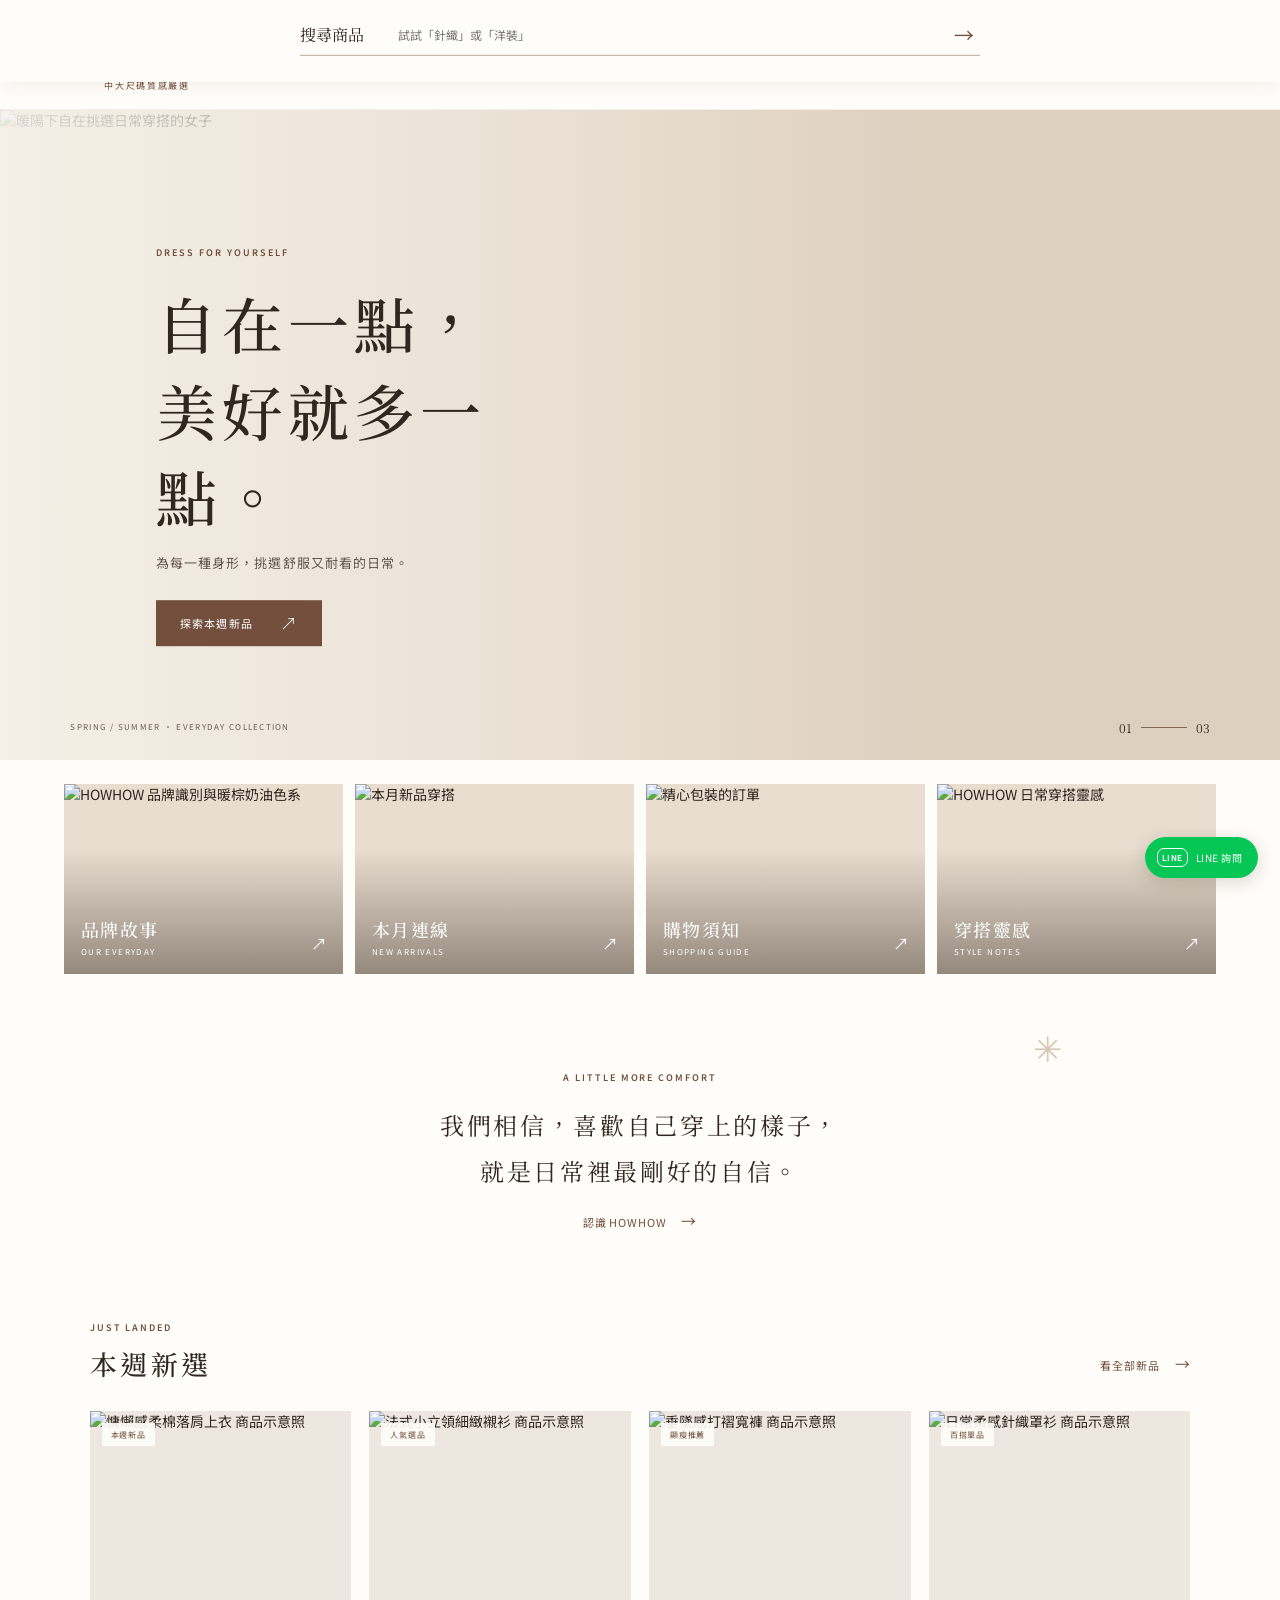
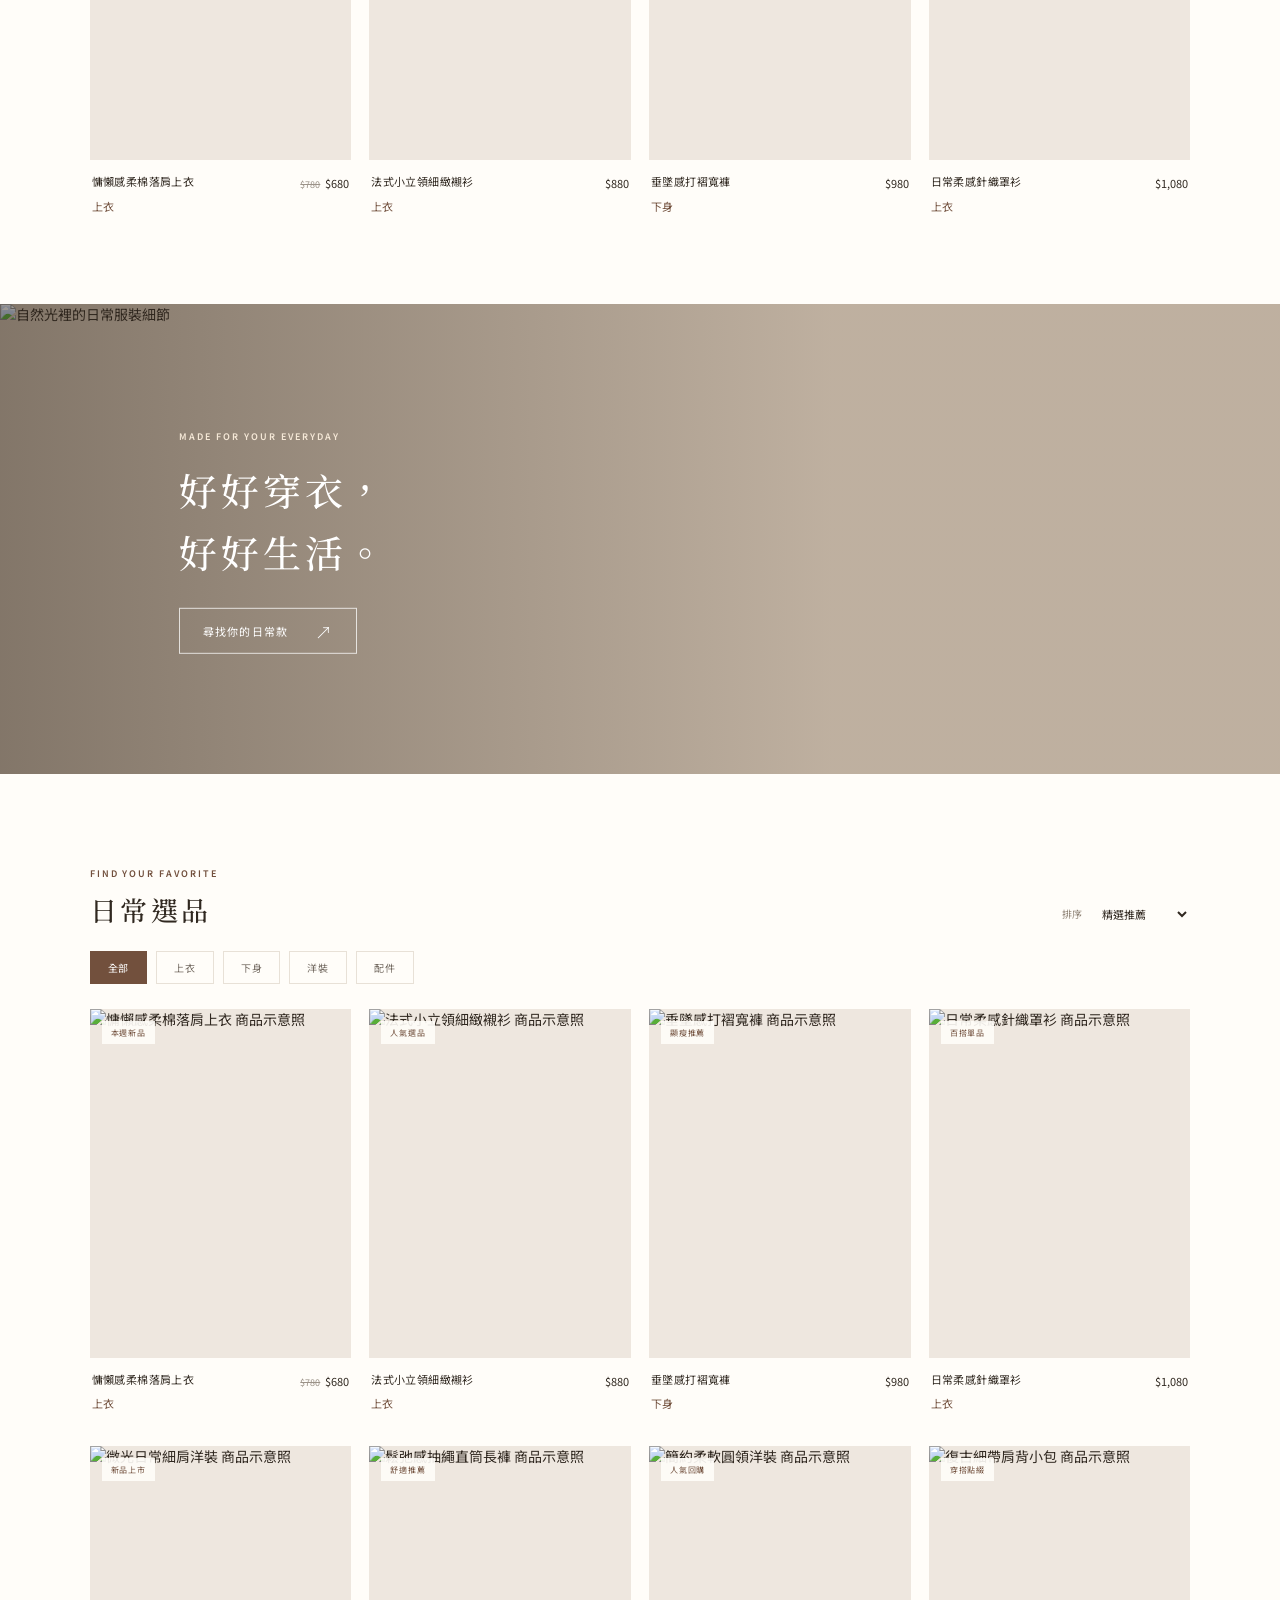
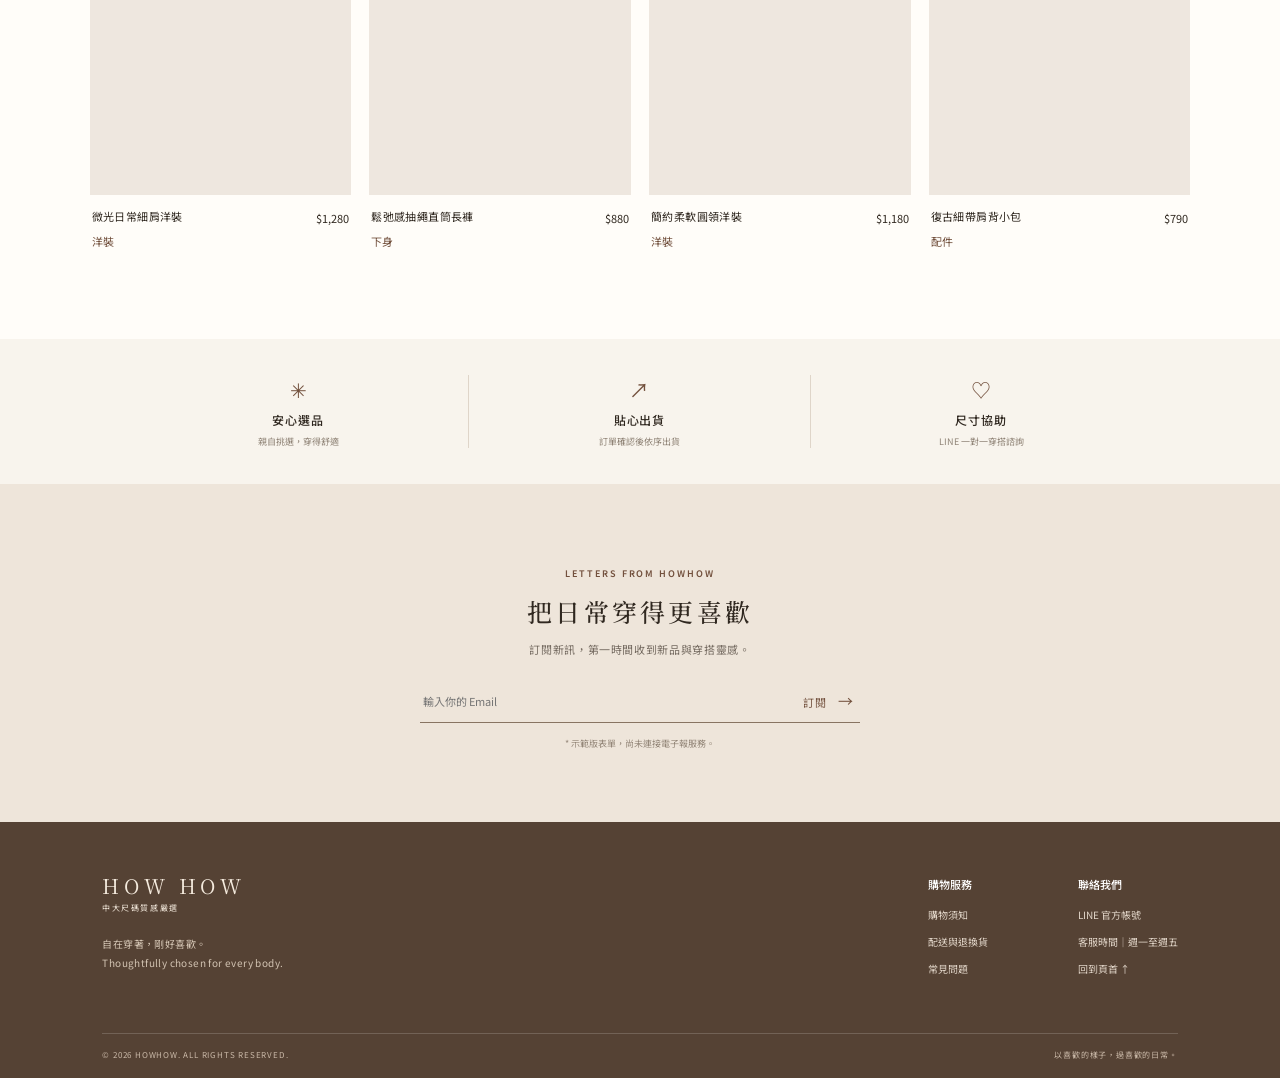
==== index.html @ f65646a1 "Add files via upload" ====
<!DOCTYPE html>
<html lang="zh-Hant">
<head>
  <meta charset="UTF-8">
  <meta name="viewport" content="width=device-width, initial-scale=1">
  <meta name="theme-color" content="#f8f4ed">
  <meta name="description" content="HOWHOW 中大尺碼質感嚴選，為日常挑選自在、耐看的穿搭。探索本週新品、人氣選品與穿搭靈感。">
  <meta property="og:type" content="website">
  <meta property="og:title" content="HOWHOW 中大尺碼質感嚴選｜穿出自在日常">
  <meta property="og:description" content="為每一種身形，挑選自在又耐看的日常穿搭。">
  <meta property="og:image" content="assets/howhow-cis.jpg">
  <title>HOWHOW 中大尺碼質感嚴選｜穿出自在日常</title>
  <link rel="preconnect" href="https://images.unsplash.com">
  <link rel="preconnect" href="https://fonts.googleapis.com">
  <link rel="preconnect" href="https://fonts.gstatic.com" crossorigin>
  <link href="https://fonts.googleapis.com/css2?family=Noto+Sans+TC:wght@400;500;600;700&family=Noto+Serif+TC:wght@400;500;600&display=swap" rel="stylesheet">
  <link rel="stylesheet" href="styles.css">
  <script type="application/ld+json">
  {"@context":"https://schema.org","@type":"ClothingStore","name":"HOWHOW 中大尺碼質感嚴選","description":"為每一種身形，挑選自在又耐看的日常穿搭。","image":"assets/howhow-cis.jpg","sameAs":["https://lin.ee/yQwfsVY"]}
  </script>
</head>
<body>
  <div class="announcement">新會員首購滿 $1,500 享免運・全館滿 $2,000 免運</div>
  <header class="site-header">
    <button class="icon-button menu-toggle" aria-label="開啟選單" id="menuToggle"><span></span><span></span></button>
    <a class="wordmark" href="#top" aria-label="HOWHOW 首頁"><span class="wordmark-en">HOW HOW</span><span class="wordmark-zh">中大尺碼質感嚴選</span></a>
    <nav class="main-nav" id="mainNav" aria-label="主選單">
      <a href="#new">新品上市</a><a href="#shop" data-filter="all">全部商品</a><a href="#shop" data-filter="上衣">質感上衣</a><a href="#shop" data-filter="下身">自在下身</a><a href="#story">品牌日常</a>
    </nav>
    <div class="header-actions"><button class="icon-button search-toggle" aria-label="搜尋商品" id="searchToggle"><svg viewBox="0 0 24 24"><circle cx="10.8" cy="10.8" r="6.8"></circle><path d="m16 16 5 5"></path></svg></button><button class="icon-button bag-toggle" aria-label="開啟購物車" id="cartToggle"><svg viewBox="0 0 24 24"><path d="M5 8h14l1 13H4L5 8Z"></path><path d="M9 9V6a3 3 0 0 1 6 0v3"></path></svg><span class="cart-count" id="cartCount">0</span></button></div>
  </header>
  <main id="top">
    <section class="hero" aria-label="品牌主視覺">
      <img class="hero-photo" src="https://images.unsplash.com/photo-1483985988355-763728e1935b?auto=format&fit=crop&w=2000&q=85" alt="暖陽下自在挑選日常穿搭的女子" fetchpriority="high">
      <div class="hero-shade"></div><div class="hero-copy"><span class="eyebrow">DRESS FOR YOURSELF</span><h1>自在一點，<br>美好就多一點。</h1><p>為每一種身形，挑選舒服又耐看的日常。</p><a class="button button-dark" href="#new">探索本週新品 <span>↗</span></a></div>
      <div class="hero-caption">SPRING / SUMMER · EVERYDAY COLLECTION</div><div class="hero-index">01 <i></i> 03</div>
    </section>
    <section class="quick-links" aria-label="快速連結">
      <a class="quick-card quick-brand" href="#story"><img src="assets/howhow-cis.jpg" alt="HOWHOW 品牌識別與暖棕奶油色系"><span class="quick-card-label"><b>品牌故事</b><small>OUR EVERYDAY</small></span><span class="quick-arrow">↗</span></a>
      <a class="quick-card" href="#new"><img src="https://images.unsplash.com/photo-1483985988355-763728e1935b?auto=format&fit=crop&w=800&q=80" alt="本月新品穿搭"><span class="quick-card-label"><b>本月連線</b><small>NEW ARRIVALS</small></span><span class="quick-arrow">↗</span></a>
      <a class="quick-card" href="#shipping"><img src="https://images.unsplash.com/photo-1607082349566-187342175e2f?auto=format&fit=crop&w=800&q=80" alt="精心包裝的訂單"><span class="quick-card-label"><b>購物須知</b><small>SHOPPING GUIDE</small></span><span class="quick-arrow">↗</span></a>
      <a class="quick-card" href="https://lin.ee/yQwfsVY" target="_blank" rel="noopener"><img src="https://images.unsplash.com/photo-1529139574466-a303027c1d8b?auto=format&fit=crop&w=800&q=80" alt="HOWHOW 日常穿搭靈感"><span class="quick-card-label"><b>穿搭靈感</b><small>STYLE NOTES</small></span><span class="quick-arrow">↗</span></a>
    </section>
    <section class="intro" id="story"><span class="eyebrow">A LITTLE MORE COMFORT</span><p>我們相信，喜歡自己穿上的樣子，<br class="desktop-only">就是日常裡最剛好的自信。</p><a href="#shop" class="text-link">認識 HOWHOW <span>→</span></a><div class="intro-flower">✳</div></section>
    <section class="product-section" id="new"><div class="section-heading"><div><span class="eyebrow">JUST LANDED</span><h2>本週新選</h2></div><a class="text-link" href="#shop">看全部新品 <span>→</span></a></div><div class="product-grid" id="newGrid"></div></section>
    <section class="feature-banner"><img src="https://images.unsplash.com/photo-1539109136881-3be0616acf4b?auto=format&fit=crop&w=1800&q=85" alt="自然光裡的日常服裝細節" loading="lazy"><div class="feature-copy"><span class="eyebrow">MADE FOR YOUR EVERYDAY</span><h2>好好穿衣，<br>好好生活。</h2><a class="button button-outline" href="#shop">尋找你的日常款 <span>↗</span></a></div></section>
    <section class="product-section shop-section" id="shop"><div class="section-heading"><div><span class="eyebrow">FIND YOUR FAVORITE</span><h2>日常選品</h2></div><label class="sort-label">排序 <select id="sortSelect" aria-label="商品排序"><option value="featured">精選推薦</option><option value="price-low">價格由低至高</option><option value="price-high">價格由高至低</option></select></label></div><div class="category-tabs" role="group" aria-label="商品分類"><button class="category-tab active" data-filter="all">全部</button><button class="category-tab" data-filter="上衣">上衣</button><button class="category-tab" data-filter="下身">下身</button><button class="category-tab" data-filter="洋裝">洋裝</button><button class="category-tab" data-filter="配件">配件</button></div><div class="product-grid" id="shopGrid"></div></section>
    <section class="service-strip" id="shipping"><div><span class="service-icon">✳</span><b>安心選品</b><small>親自挑選，穿得舒適</small></div><div><span class="service-icon">↗</span><b>貼心出貨</b><small>訂單確認後依序出貨</small></div><div><span class="service-icon">♡</span><b>尺寸協助</b><small>LINE 一對一穿搭諮詢</small></div></section>
    <section class="newsletter"><span class="eyebrow">LETTERS FROM HOWHOW</span><h2>把日常穿得更喜歡</h2><p>訂閱新訊，第一時間收到新品與穿搭靈感。</p><form id="newsletterForm"><label class="visually-hidden" for="emailInput">電子郵件</label><input id="emailInput" type="email" placeholder="輸入你的 Email" required><button type="submit">訂閱 <span>→</span></button></form><small id="newsletterMessage">* 示範版表單，尚未連接電子報服務。</small></section>
  </main>
  <footer class="site-footer"><div class="footer-brand"><a class="wordmark" href="#top"><span class="wordmark-en">HOW HOW</span><span class="wordmark-zh">中大尺碼質感嚴選</span></a><p>自在穿著，剛好喜歡。<br>Thoughtfully chosen for every body.</p></div><div class="footer-links"><div><b>購物服務</b><a href="#shipping">購物須知</a><a href="#shipping">配送與退換貨</a><a href="#shop">常見問題</a></div><div><b>聯絡我們</b><a href="https://lin.ee/yQwfsVY" target="_blank" rel="noopener">LINE 官方帳號</a><a href="https://lin.ee/yQwfsVY" target="_blank" rel="noopener">客服時間｜週一至週五</a><a href="#top">回到頁首 ↑</a></div></div><div class="copyright">© 2026 HOWHOW. ALL RIGHTS RESERVED. <span>以喜歡的樣子，過喜歡的日常。</span></div></footer>
  <a class="line-float" href="https://lin.ee/yQwfsVY" target="_blank" rel="noopener" aria-label="加入 HOWHOW LINE 官方帳號"><span class="line-mark">LINE</span><span>LINE 詢問</span></a>
  <div class="overlay" id="overlay"></div><aside class="cart-drawer" id="cartDrawer" aria-label="購物車" aria-hidden="true"><div class="drawer-heading"><div><span class="eyebrow">YOUR SELECTION</span><h2>購物車 <small id="drawerCount">(0)</small></h2></div><button class="close-button" id="closeCart" aria-label="關閉購物車">×</button></div><div class="cart-items" id="cartItems"></div><div class="cart-empty" id="cartEmpty"><span>♡</span><p>購物車裡還沒有商品</p><button class="text-link" id="continueShopping">去逛逛 <span>→</span></button></div><div class="cart-bottom" id="cartBottom"><div class="subtotal"><span>小計</span><b id="cartSubtotal">$0</b></div><p>運費將於結帳時依配送方式計算</p><button class="button button-dark checkout-button" id="checkoutButton">前往結帳 <span>→</span></button><small id="checkoutMessage">示範商店目前未串接金流服務</small></div></aside>
  <div class="modal" id="productModal" role="dialog" aria-modal="true" aria-label="商品詳情"><button class="close-button modal-close" id="closeModal" aria-label="關閉商品詳情">×</button><div class="modal-content" id="modalContent"></div></div>
  <div class="search-panel" id="searchPanel"><form id="searchForm"><label for="searchInput">搜尋商品</label><input id="searchInput" type="search" placeholder="試試「針織」或「洋裝」"><button type="submit" aria-label="搜尋">→</button></form></div>
  <script src="script.js"></script>
</body>
</html>
---- styles.css ----
:root{--cream:#f8f4ed;--paper:#fffdf9;--sand:#e9dfd1;--brown:#72503d;--ink:#302820;--muted:#8f8376;--line:#e8e1d7;--serif:'Noto Serif TC',serif;--sans:'Noto Sans TC',sans-serif}*{box-sizing:border-box}html{scroll-behavior:smooth;scroll-padding-top:100px}body{margin:0;background:var(--paper);color:var(--ink);font-family:var(--sans);font-size:14px;-webkit-font-smoothing:antialiased}button,input,select{font:inherit}button,a{-webkit-tap-highlight-color:transparent}a{color:inherit;text-decoration:none}button{color:inherit}.announcement{height:32px;background:#72503d;color:#fff;text-align:center;font-size:11px;letter-spacing:.11em;line-height:32px}.site-header{height:78px;padding:0 5.6%;display:grid;grid-template-columns:1fr auto 1fr;align-items:center;background:rgba(255,253,249,.96);position:sticky;top:0;z-index:20;border-bottom:1px solid rgba(114,80,61,.08)}.wordmark{display:flex;flex-direction:column;align-items:center;color:var(--brown);width:max-content;line-height:1}.wordmark-en{font-family:var(--serif);font-size:21px;letter-spacing:.23em}.wordmark-zh{font-size:9px;letter-spacing:.19em;margin-top:8px}.main-nav{display:flex;gap:34px;align-items:center}.main-nav a{font-size:12px;letter-spacing:.05em;transition:color .2s}.main-nav a:hover,.text-link:hover{color:#ad7753}.header-actions{justify-self:end;display:flex;gap:19px}.icon-button{border:0;background:none;padding:7px;cursor:pointer;position:relative}.icon-button svg{width:21px;height:21px;fill:none;stroke:currentColor;stroke-width:1.3;stroke-linecap:round;stroke-linejoin:round}.cart-count{position:absolute;top:-1px;right:-3px;width:16px;height:16px;border-radius:50%;background:var(--brown);color:white;font-size:9px;display:grid;place-items:center}.menu-toggle{display:none}.hero{height:min(650px,68vw);min-height:470px;position:relative;overflow:hidden;background:#ded0bf}.hero-photo,.feature-banner>img{position:absolute;width:100%;height:100%;inset:0;object-fit:cover;object-position:center 42%}.hero-shade{position:absolute;inset:0;background:linear-gradient(90deg,rgba(248,244,237,.86),rgba(248,244,237,.54) 35%,rgba(248,244,237,0) 72%)}.hero-copy{position:absolute;left:12.2%;top:50%;transform:translateY(-48%);max-width:460px}.eyebrow{font-size:9px;letter-spacing:.22em;color:var(--brown);font-weight:600}.hero h1{font-family:var(--serif);font-size:clamp(38px,5vw,61px);font-weight:500;line-height:1.42;letter-spacing:.08em;margin:20px 0 13px}.hero-copy p{font-size:13px;letter-spacing:.08em;color:#63574d;margin:0 0 28px}.button{height:46px;padding:0 23px;display:inline-flex;align-items:center;justify-content:center;gap:27px;font-size:11px;letter-spacing:.1em;border:1px solid transparent;transition:all .2s;cursor:pointer}.button span{font-size:17px;font-weight:300}.button-dark{background:var(--brown);color:#fff}.button-dark:hover{background:#503728}.hero-caption{position:absolute;left:5.5%;bottom:28px;font-size:8px;letter-spacing:.16em;color:#685d50}.hero-index{position:absolute;right:5.5%;bottom:24px;display:flex;align-items:center;gap:9px;font-family:var(--serif);font-size:12px}.hero-index i{display:block;width:46px;height:1px;background:#806953}.quick-links{max-width:1320px;margin:24px auto 0;padding:0 5%;display:grid;grid-template-columns:repeat(4,1fr);gap:12px}.quick-card{height:190px;position:relative;overflow:hidden;background:#e8ddcf}.quick-card:after{content:'';position:absolute;inset:0;background:linear-gradient(0deg,rgba(41,29,20,.44),transparent 66%);pointer-events:none}.quick-card>img{width:100%;height:100%;object-fit:cover;transition:transform .5s}.quick-card:hover>img{transform:scale(1.045)}.quick-brand>img{object-position:50% 15%}.quick-card-label{position:absolute;left:17px;bottom:17px;color:white;z-index:1;display:flex;flex-direction:column;gap:4px}.quick-card-label b{font-family:var(--serif);font-size:18px;font-weight:500;letter-spacing:.08em}.quick-card-label small{font-size:8px;letter-spacing:.17em}.quick-arrow{position:absolute;right:16px;bottom:19px;color:white;font-size:16px;z-index:1}.intro{text-align:center;padding:91px 20px 80px;position:relative;overflow:hidden}.intro>p{font-family:var(--serif);font-size:24px;line-height:1.9;letter-spacing:.11em;margin:17px 0}.text-link{font-size:11px;letter-spacing:.08em;color:var(--brown);border:0;background:none;padding:4px 0;cursor:pointer}.text-link span{font-size:15px;margin-left:12px}.intro-flower{position:absolute;right:17%;top:47px;color:#d7c7b4;font-size:35px}.product-section{padding:4px 7% 90px;max-width:1440px;margin:auto}.section-heading{display:flex;align-items:end;justify-content:space-between;margin-bottom:28px}.section-heading h2,.newsletter h2{font-family:var(--serif);font-size:27px;font-weight:500;letter-spacing:.13em;margin:9px 0 0}.section-heading>.text-link{margin-bottom:5px}.product-grid{display:grid;grid-template-columns:repeat(4,minmax(0,1fr));gap:35px 18px}.product-card{min-width:0;cursor:pointer}.product-image-wrap{aspect-ratio:3/4;position:relative;overflow:hidden;background:#eee7df}.product-image-wrap img{width:100%;height:100%;display:block;object-fit:cover;transition:transform .45s}.product-card:hover .product-image-wrap img{transform:scale(1.035)}.product-tag{position:absolute;top:12px;left:12px;background:rgba(255,253,249,.9);padding:6px 9px;font-size:8px;letter-spacing:.1em;color:var(--brown)}.quick-add{position:absolute;bottom:0;left:0;right:0;height:40px;background:rgba(255,253,249,.93);border:0;transform:translateY(100%);transition:transform .22s;cursor:pointer;font-size:10px;letter-spacing:.1em}.product-card:hover .quick-add{transform:translateY(0)}.product-info{padding:13px 2px 0;display:flex;justify-content:space-between;gap:10px;align-items:start}.product-info h3{font-weight:400;font-size:11px;letter-spacing:.035em;margin:0 0 7px;line-height:1.6}.product-info p{font-size:11px;margin:0;color:var(--brown)}.product-info .price{white-space:nowrap;font-size:11px;padding-top:2px}.product-info del{color:#9b9288;margin-right:5px;font-size:9px}.feature-banner{height:470px;position:relative;overflow:hidden;background:#cfc0af}.feature-banner:after{content:'';position:absolute;inset:0;background:linear-gradient(90deg,rgba(45,35,26,.47),rgba(45,35,26,.1) 65%)}.feature-banner>img{object-position:center 48%}.feature-copy{position:absolute;top:50%;left:14%;transform:translateY(-50%);z-index:1;color:white}.feature-copy .eyebrow{color:#f5e8d7}.feature-copy h2{font:500 38px/1.65 var(--serif);letter-spacing:.1em;margin:15px 0 24px}.button-outline{border-color:rgba(255,255,255,.75);color:white;background:transparent}.button-outline:hover{background:white;color:var(--brown)}.shop-section{padding-top:87px}.sort-label{display:flex;align-items:center;gap:10px;color:var(--muted);font-size:10px}.sort-label select{border:0;background:transparent;color:var(--ink);outline:0;font-size:11px;padding:6px}.category-tabs{display:flex;gap:9px;margin:-6px 0 25px}.category-tab{padding:8px 17px;background:transparent;border:1px solid var(--line);font-size:10px;letter-spacing:.08em;color:#746b62;cursor:pointer;transition:all .2s}.category-tab:hover,.category-tab.active{background:var(--brown);color:white;border-color:var(--brown)}.service-strip{padding:36px 10%;background:var(--cream);display:grid;grid-template-columns:repeat(3,1fr);text-align:center}.service-strip>div{display:flex;flex-direction:column;align-items:center;gap:7px;border-right:1px solid #dfd5c9}.service-strip>div:last-child{border:0}.service-icon{font-size:20px;color:var(--brown)}.service-strip b{font-weight:500;font-size:12px;letter-spacing:.08em}.service-strip small{font-size:9px;color:var(--muted)}.newsletter{text-align:center;padding:77px 20px 72px;background:#eee5da}.newsletter h2{font-size:25px;margin:12px 0}.newsletter>p{font-size:11px;color:#756b61;letter-spacing:.06em;margin:0 0 23px}.newsletter form{width:min(440px,100%);margin:auto;display:flex;border-bottom:1px solid #887462}.newsletter input{min-width:0;flex:1;border:0;background:transparent;padding:13px 3px;font-size:11px;outline:0}.newsletter form button{background:transparent;border:0;color:var(--brown);font-size:11px;letter-spacing:.1em;cursor:pointer}.newsletter form button span{font-size:15px;margin-left:8px}.newsletter>small{display:block;margin-top:14px;color:#948779;font-size:9px}.site-footer{padding:54px 8% 18px;background:#554234;color:#f6eee4;display:grid;grid-template-columns:1fr 1fr;gap:45px}.site-footer .wordmark{align-items:flex-start;color:#f4eadd}.site-footer .wordmark-en{font-size:20px}.site-footer .wordmark-zh{font-size:8px}.footer-brand p{font-size:10px;line-height:1.9;color:#d3c4b3;letter-spacing:.04em;margin-top:22px}.footer-links{display:flex;justify-content:flex-end;gap:90px}.footer-links>div{display:flex;flex-direction:column;gap:12px;font-size:10px;color:#e0d4c7}.footer-links b{font-weight:500;color:white;font-size:11px;margin-bottom:3px}.copyright{grid-column:1/-1;border-top:1px solid rgba(255,255,255,.17);padding-top:15px;margin-top:6px;font-size:8px;letter-spacing:.1em;color:#cab9a8;display:flex;justify-content:space-between}.line-float{position:fixed;right:22px;bottom:22px;z-index:19;background:#06c755;color:white;border-radius:40px;padding:11px 16px 11px 12px;display:flex;align-items:center;gap:8px;box-shadow:0 4px 18px #3527192e;font-size:10px;letter-spacing:.05em}.line-mark{border:1px solid white;border-radius:7px;font-size:8px;font-weight:700;padding:3px 4px}.overlay{position:fixed;inset:0;background:#22180f70;z-index:29;opacity:0;visibility:hidden;transition:opacity .25s}.overlay.open{opacity:1;visibility:visible}.cart-drawer{position:fixed;top:0;right:0;height:100dvh;width:min(440px,100%);z-index:30;background:var(--paper);transform:translateX(102%);transition:transform .3s ease;display:flex;flex-direction:column;padding:32px}.cart-drawer.open{transform:translateX(0)}.drawer-heading{display:flex;justify-content:space-between;align-items:center;border-bottom:1px solid var(--line);padding-bottom:17px}.drawer-heading h2{font:500 21px var(--serif);letter-spacing:.1em;margin:8px 0 0}.drawer-heading h2 small{font:400 12px var(--sans);color:var(--muted)}.close-button{border:0;background:transparent;font-size:30px;font-weight:200;line-height:1;cursor:pointer;color:var(--brown);padding:3px}.cart-items{overflow:auto;flex:1}.cart-row{display:grid;grid-template-columns:72px 1fr auto;gap:13px;padding:17px 0;border-bottom:1px solid var(--line)}.cart-row img{width:72px;height:92px;object-fit:cover}.cart-row h3{font-size:11px;font-weight:400;line-height:1.6;margin:4px 0}.cart-row small{font-size:9px;color:var(--muted)}.quantity{display:flex;align-items:center;gap:10px;margin-top:12px}.quantity button{width:22px;height:22px;background:transparent;border:1px solid var(--line);cursor:pointer}.quantity span{font-size:10px}.cart-row-price{font-size:10px;margin-top:5px}.remove-item{border:0;background:transparent;font-size:17px;color:var(--muted);cursor:pointer;margin-top:14px}.cart-empty{margin:auto;text-align:center;color:var(--muted)}.cart-empty>span{font:32px var(--serif);color:#b7a08a}.cart-empty p{font-size:12px}.cart-bottom{border-top:1px solid var(--line);padding-top:17px}.subtotal{display:flex;justify-content:space-between;font-size:12px}.subtotal b{font-weight:500}.cart-bottom>p,.cart-bottom>small{font-size:9px;color:var(--muted)}.checkout-button{width:100%;margin:9px 0}.cart-bottom>small{display:block;text-align:center}.modal{position:fixed;z-index:40;top:50%;left:50%;width:min(880px,calc(100% - 36px));max-height:calc(100dvh - 36px);overflow:auto;background:var(--paper);transform:translate(-50%,-47%) scale(.98);opacity:0;visibility:hidden;transition:all .24s;display:grid;grid-template-columns:1fr 1fr}.modal.open{transform:translate(-50%,-50%) scale(1);opacity:1;visibility:visible}.modal-close{position:absolute;right:13px;top:10px;z-index:2}.modal-content{display:contents}.modal-image{width:100%;height:100%;min-height:460px;max-height:650px;object-fit:cover}.modal-details{padding:65px 40px 38px}.modal-details h2{font:500 23px/1.6 var(--serif);letter-spacing:.07em;margin:13px 0}.modal-details .modal-price{font-size:15px;color:var(--brown)}.modal-details>p{font-size:11px;line-height:2;color:#766b60;margin:22px 0}.size-label{font-size:10px;margin-bottom:10px}.size-options{display:flex;gap:8px;margin-bottom:22px}.size-option{padding:8px 13px;border:1px solid var(--line);background:transparent;font-size:10px;cursor:pointer}.size-option.selected{border-color:var(--brown);color:var(--brown)}.modal-add{width:100%}.overlay.modal-overlay{z-index:39}.search-panel{position:fixed;z-index:21;top:110px;left:0;right:0;padding:26px 10%;background:var(--paper);box-shadow:0 8px 14px #392a1b0a;transform:translateY(-130%);transition:transform .25s}.search-panel.open{transform:translateY(0)}.search-panel form{max-width:680px;margin:auto;display:flex;align-items:center;border-bottom:1px solid #b8a897}.search-panel label{font:16px var(--serif);white-space:nowrap;margin-right:22px}.search-panel input{flex:1;border:0;background:transparent;padding:12px;outline:0;font-size:12px}.search-panel form button{border:0;background:none;font-size:20px;cursor:pointer;color:var(--brown)}.visually-hidden{position:absolute;width:1px;height:1px;clip:rect(0,0,0,0);overflow:hidden;white-space:nowrap}.no-results{grid-column:1/-1;text-align:center;padding:60px 0;color:var(--muted);font:16px var(--serif)}
@media(max-width:900px){.main-nav{gap:18px}.site-header{padding:0 4%}.quick-links{padding:0 3%;gap:8px}.quick-card{height:155px}.product-section{padding-left:5%;padding-right:5%}.product-grid{gap:28px 13px}.footer-links{gap:45px}}
@media(max-width:650px){html{scroll-padding-top:68px}.announcement{height:27px;line-height:27px;font-size:9px}.site-header{height:62px;grid-template-columns:1fr auto 1fr;padding:0 4%}.menu-toggle{display:flex;flex-direction:column;gap:5px;width:32px}.menu-toggle span{width:18px;height:1px;background:var(--ink)}.site-header>.wordmark{grid-column:2}.wordmark-en{font-size:18px}.wordmark-zh{font-size:8px;margin-top:6px}.header-actions{gap:6px}.icon-button svg{width:19px}.main-nav{display:none;position:absolute;top:61px;left:0;right:0;background:var(--paper);padding:13px 6% 20px;box-shadow:0 10px 15px #35271912;align-items:stretch;flex-direction:column;gap:0}.main-nav.open{display:flex}.main-nav a{padding:13px 0;border-bottom:1px solid var(--line);font-size:12px}.hero{min-height:510px;height:calc(84svh - 89px);max-height:670px}.hero-photo{object-position:59% center}.hero-shade{background:linear-gradient(90deg,rgba(248,244,237,.9),rgba(248,244,237,.66) 54%,rgba(248,244,237,.08))}.hero-copy{left:8%;top:46%;max-width:80%}.hero h1{font-size:40px}.hero-copy p{font-size:11px;line-height:1.8;max-width:240px}.hero-caption{left:5%;font-size:7px;bottom:21px}.hero-index{right:5%;bottom:18px}.quick-links{grid-template-columns:repeat(2,1fr);padding:0 4%;gap:8px;margin-top:12px}.quick-card{height:auto;aspect-ratio:1.48}.quick-card-label{left:12px;bottom:12px}.quick-card-label b{font-size:15px}.quick-card-label small{font-size:7px}.quick-arrow{right:11px;bottom:13px}.intro{padding:68px 18px 60px}.intro>p{font-size:18px}.intro-flower{right:9%;top:32px;font-size:25px}.product-section{padding:0 4% 63px}.section-heading{margin-bottom:20px}.section-heading h2{font-size:22px}.eyebrow{font-size:8px}.product-grid{grid-template-columns:repeat(2,minmax(0,1fr));gap:24px 10px}.product-tag{top:8px;left:8px;font-size:7px;padding:5px 7px}.product-info{padding-top:9px}.product-info h3,.product-info .price{font-size:10px}.product-info del{font-size:8px}.quick-add{height:34px;transform:translateY(0);font-size:9px;opacity:.96}.feature-banner{height:350px}.feature-banner>img{object-position:61% center}.feature-banner:after{background:linear-gradient(90deg,rgba(45,35,26,.56),rgba(45,35,26,.08))}.feature-copy{left:8%}.feature-copy h2{font-size:30px}.shop-section{padding-top:60px}.sort-label{font-size:9px;gap:2px}.sort-label select{font-size:9px}.category-tabs{gap:6px;overflow-x:auto;margin-bottom:19px;padding-bottom:3px}.category-tab{white-space:nowrap;padding:7px 13px;font-size:9px}.service-strip{padding:26px 3%}.service-strip>div{gap:5px}.service-icon{font-size:17px}.service-strip b{font-size:10px}.service-strip small{font-size:8px}.newsletter{padding:59px 20px}.newsletter h2{font-size:21px}.newsletter>p{font-size:10px}.site-footer{padding:38px 7% 16px;grid-template-columns:1fr;gap:28px}.footer-links{justify-content:flex-start;gap:60px}.copyright{font-size:7px;line-height:1.8;gap:15px}.line-float{right:12px;bottom:12px;padding:9px 12px 9px 9px;font-size:9px}.cart-drawer{padding:24px 20px}.modal{grid-template-columns:1fr;width:min(460px,calc(100% - 26px));max-height:calc(100dvh - 26px)}.modal-image{height:48vh;min-height:250px;max-height:380px}.modal-details{padding:25px 23px}.modal-details h2{font-size:19px;margin:8px 0}.modal-details>p{margin:12px 0;line-height:1.8}.search-panel{top:89px;padding:17px 6%}.search-panel label{font-size:13px;margin-right:8px}}
@media(prefers-reduced-motion:reduce){*,*::before,*::after{scroll-behavior:auto!important;transition:none!important}}
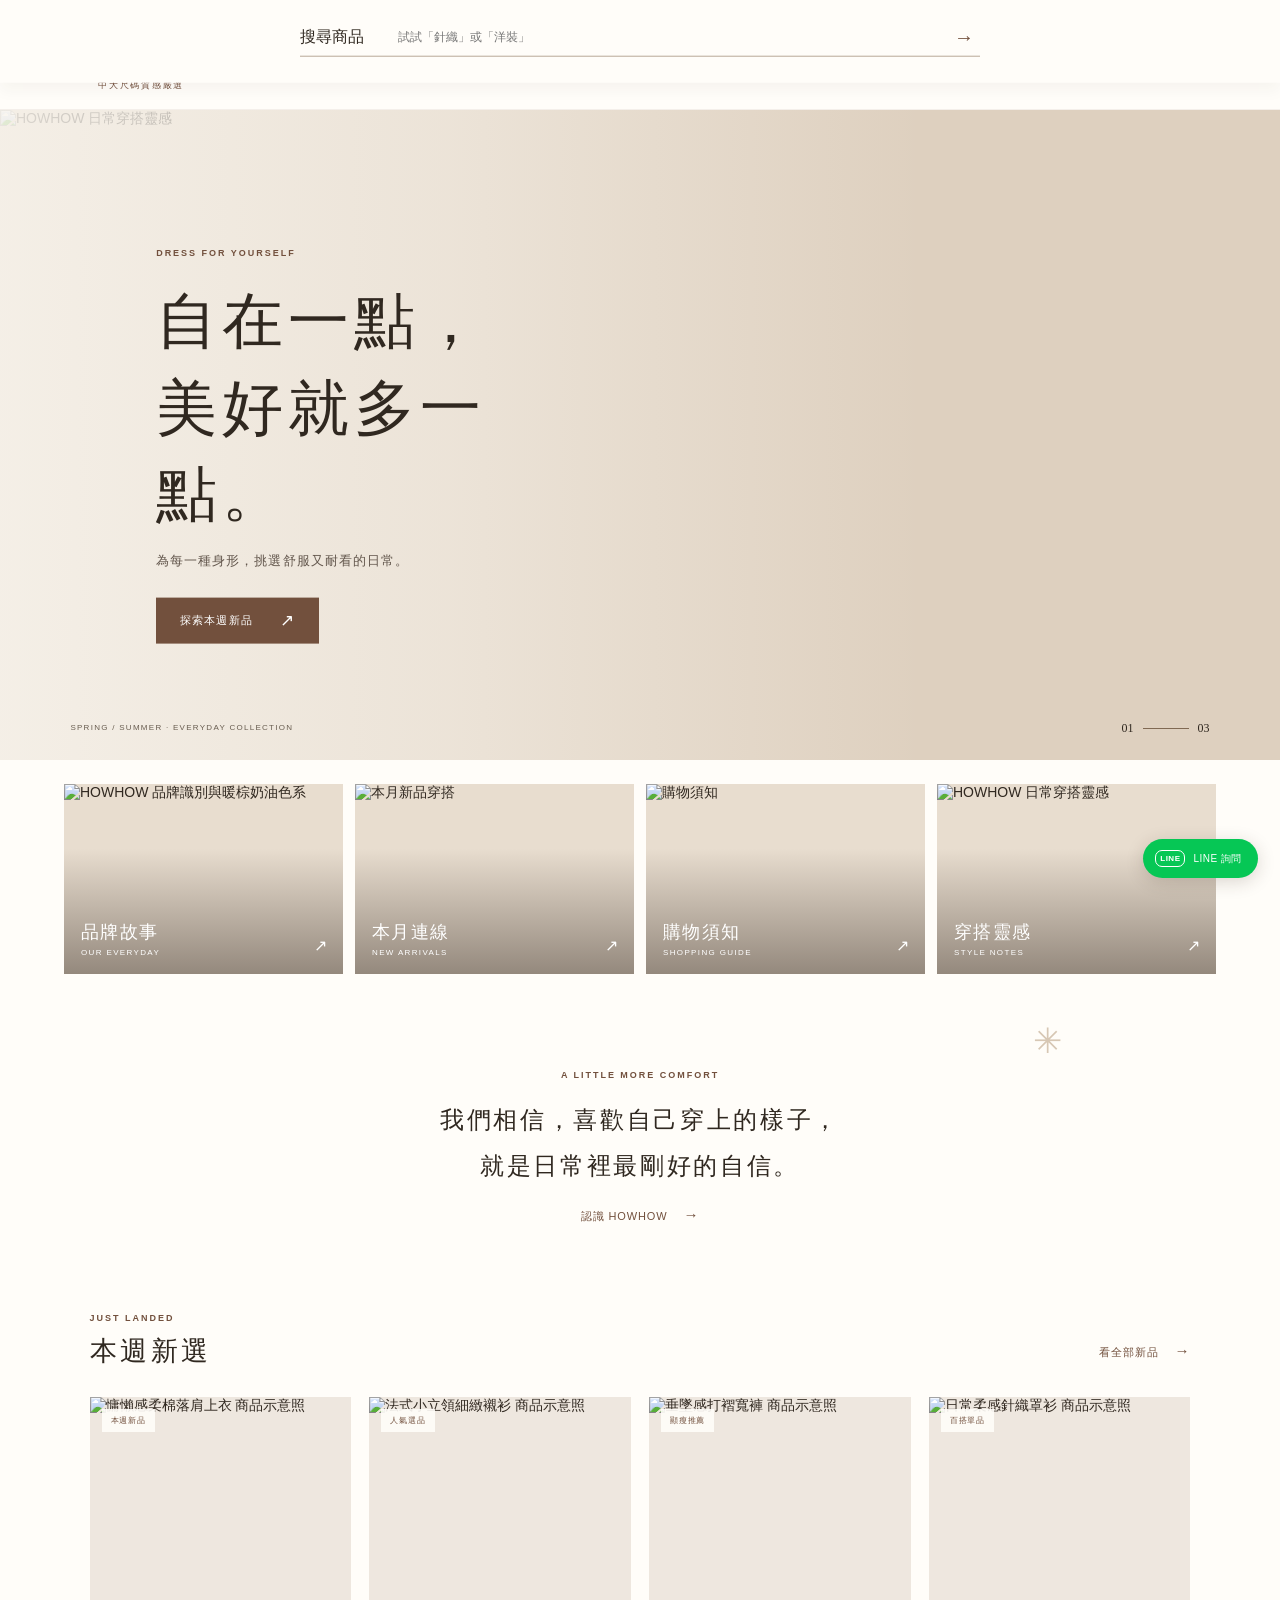
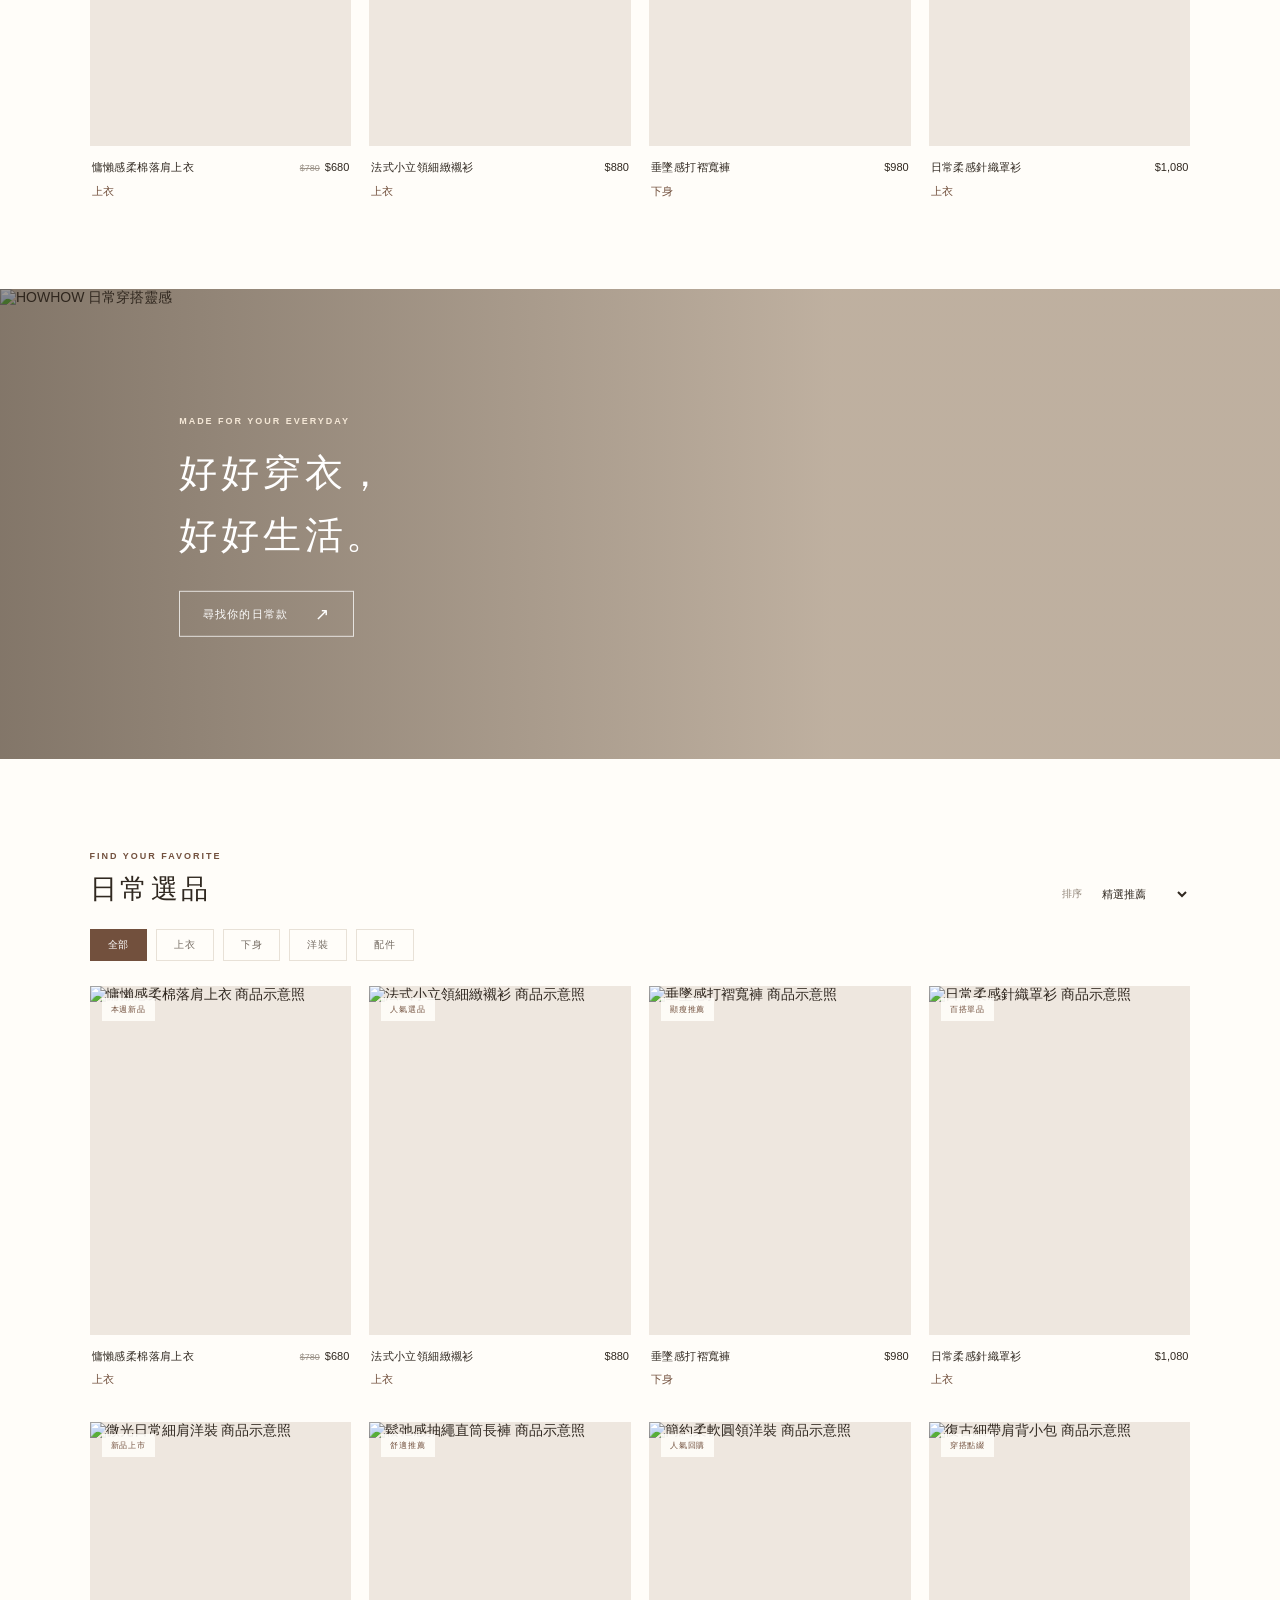
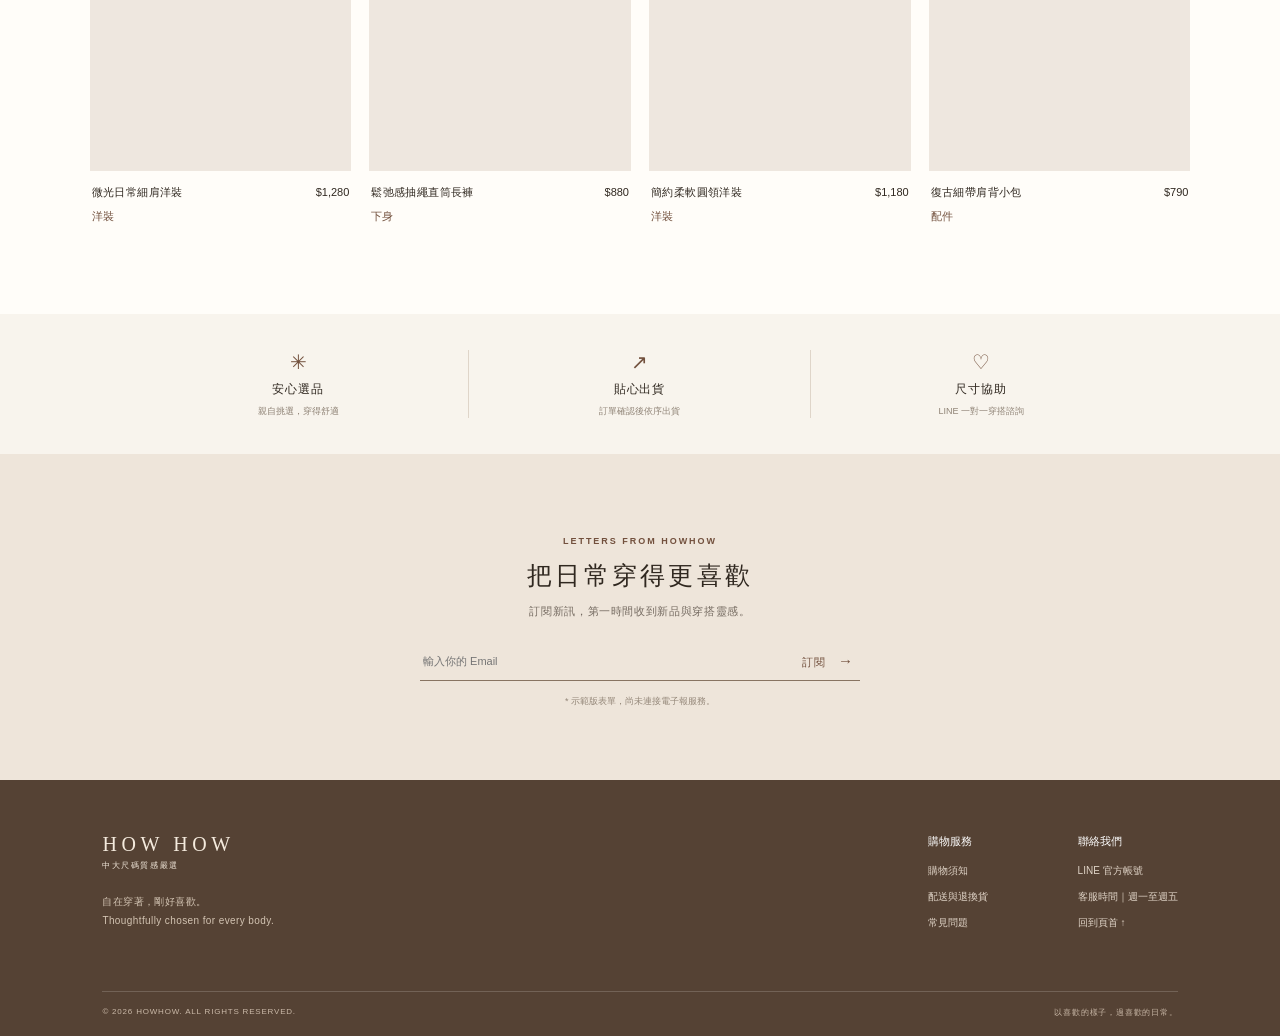
==== commit b391a3a4: "Add files via upload" ====
--- a/index.html
+++ b/index.html
@@ -10,10 +10,6 @@
   <meta property="og:description" content="為每一種身形，挑選自在又耐看的日常穿搭。">
   <meta property="og:image" content="assets/howhow-cis.jpg">
   <title>HOWHOW 中大尺碼質感嚴選｜穿出自在日常</title>
-  <link rel="preconnect" href="https://images.unsplash.com">
-  <link rel="preconnect" href="https://fonts.googleapis.com">
-  <link rel="preconnect" href="https://fonts.gstatic.com" crossorigin>
-  <link href="https://fonts.googleapis.com/css2?family=Noto+Sans+TC:wght@400;500;600;700&family=Noto+Serif+TC:wght@400;500;600&display=swap" rel="stylesheet">
   <link rel="stylesheet" href="styles.css">
   <script type="application/ld+json">
   {"@context":"https://schema.org","@type":"ClothingStore","name":"HOWHOW 中大尺碼質感嚴選","description":"為每一種身形，挑選自在又耐看的日常穿搭。","image":"assets/howhow-cis.jpg","sameAs":["https://lin.ee/yQwfsVY"]}
@@ -31,19 +27,19 @@
   </header>
   <main id="top">
     <section class="hero" aria-label="品牌主視覺">
-      <img class="hero-photo" src="https://images.unsplash.com/photo-1483985988355-763728e1935b?auto=format&fit=crop&w=2000&q=85" alt="暖陽下自在挑選日常穿搭的女子" fetchpriority="high">
+      <img class="hero-photo" src="assets/reference-quick-links.jpg" alt="HOWHOW 日常穿搭靈感" fetchpriority="high">
       <div class="hero-shade"></div><div class="hero-copy"><span class="eyebrow">DRESS FOR YOURSELF</span><h1>自在一點，<br>美好就多一點。</h1><p>為每一種身形，挑選舒服又耐看的日常。</p><a class="button button-dark" href="#new">探索本週新品 <span>↗</span></a></div>
       <div class="hero-caption">SPRING / SUMMER · EVERYDAY COLLECTION</div><div class="hero-index">01 <i></i> 03</div>
     </section>
     <section class="quick-links" aria-label="快速連結">
       <a class="quick-card quick-brand" href="#story"><img src="assets/howhow-cis.jpg" alt="HOWHOW 品牌識別與暖棕奶油色系"><span class="quick-card-label"><b>品牌故事</b><small>OUR EVERYDAY</small></span><span class="quick-arrow">↗</span></a>
-      <a class="quick-card" href="#new"><img src="https://images.unsplash.com/photo-1483985988355-763728e1935b?auto=format&fit=crop&w=800&q=80" alt="本月新品穿搭"><span class="quick-card-label"><b>本月連線</b><small>NEW ARRIVALS</small></span><span class="quick-arrow">↗</span></a>
-      <a class="quick-card" href="#shipping"><img src="https://images.unsplash.com/photo-1607082349566-187342175e2f?auto=format&fit=crop&w=800&q=80" alt="精心包裝的訂單"><span class="quick-card-label"><b>購物須知</b><small>SHOPPING GUIDE</small></span><span class="quick-arrow">↗</span></a>
-      <a class="quick-card" href="https://lin.ee/yQwfsVY" target="_blank" rel="noopener"><img src="https://images.unsplash.com/photo-1529139574466-a303027c1d8b?auto=format&fit=crop&w=800&q=80" alt="HOWHOW 日常穿搭靈感"><span class="quick-card-label"><b>穿搭靈感</b><small>STYLE NOTES</small></span><span class="quick-arrow">↗</span></a>
+      <a class="quick-card" href="#new"><img src="assets/reference-quick-links.jpg" alt="本月新品穿搭"><span class="quick-card-label"><b>本月連線</b><small>NEW ARRIVALS</small></span><span class="quick-arrow">↗</span></a>
+      <a class="quick-card" href="#shipping"><img src="assets/reference-quick-links.jpg" alt="購物須知"><span class="quick-card-label"><b>購物須知</b><small>SHOPPING GUIDE</small></span><span class="quick-arrow">↗</span></a>
+      <a class="quick-card" href="https://lin.ee/yQwfsVY" target="_blank" rel="noopener"><img src="assets/reference-quick-links.jpg" alt="HOWHOW 日常穿搭靈感"><span class="quick-card-label"><b>穿搭靈感</b><small>STYLE NOTES</small></span><span class="quick-arrow">↗</span></a>
     </section>
     <section class="intro" id="story"><span class="eyebrow">A LITTLE MORE COMFORT</span><p>我們相信，喜歡自己穿上的樣子，<br class="desktop-only">就是日常裡最剛好的自信。</p><a href="#shop" class="text-link">認識 HOWHOW <span>→</span></a><div class="intro-flower">✳</div></section>
     <section class="product-section" id="new"><div class="section-heading"><div><span class="eyebrow">JUST LANDED</span><h2>本週新選</h2></div><a class="text-link" href="#shop">看全部新品 <span>→</span></a></div><div class="product-grid" id="newGrid"></div></section>
-    <section class="feature-banner"><img src="https://images.unsplash.com/photo-1539109136881-3be0616acf4b?auto=format&fit=crop&w=1800&q=85" alt="自然光裡的日常服裝細節" loading="lazy"><div class="feature-copy"><span class="eyebrow">MADE FOR YOUR EVERYDAY</span><h2>好好穿衣，<br>好好生活。</h2><a class="button button-outline" href="#shop">尋找你的日常款 <span>↗</span></a></div></section>
+    <section class="feature-banner"><img src="assets/reference-quick-links.jpg" alt="HOWHOW 日常穿搭靈感" loading="lazy"><div class="feature-copy"><span class="eyebrow">MADE FOR YOUR EVERYDAY</span><h2>好好穿衣，<br>好好生活。</h2><a class="button button-outline" href="#shop">尋找你的日常款 <span>↗</span></a></div></section>
     <section class="product-section shop-section" id="shop"><div class="section-heading"><div><span class="eyebrow">FIND YOUR FAVORITE</span><h2>日常選品</h2></div><label class="sort-label">排序 <select id="sortSelect" aria-label="商品排序"><option value="featured">精選推薦</option><option value="price-low">價格由低至高</option><option value="price-high">價格由高至低</option></select></label></div><div class="category-tabs" role="group" aria-label="商品分類"><button class="category-tab active" data-filter="all">全部</button><button class="category-tab" data-filter="上衣">上衣</button><button class="category-tab" data-filter="下身">下身</button><button class="category-tab" data-filter="洋裝">洋裝</button><button class="category-tab" data-filter="配件">配件</button></div><div class="product-grid" id="shopGrid"></div></section>
     <section class="service-strip" id="shipping"><div><span class="service-icon">✳</span><b>安心選品</b><small>親自挑選，穿得舒適</small></div><div><span class="service-icon">↗</span><b>貼心出貨</b><small>訂單確認後依序出貨</small></div><div><span class="service-icon">♡</span><b>尺寸協助</b><small>LINE 一對一穿搭諮詢</small></div></section>
     <section class="newsletter"><span class="eyebrow">LETTERS FROM HOWHOW</span><h2>把日常穿得更喜歡</h2><p>訂閱新訊，第一時間收到新品與穿搭靈感。</p><form id="newsletterForm"><label class="visually-hidden" for="emailInput">電子郵件</label><input id="emailInput" type="email" placeholder="輸入你的 Email" required><button type="submit">訂閱 <span>→</span></button></form><small id="newsletterMessage">* 示範版表單，尚未連接電子報服務。</small></section>
--- a/styles.css
+++ b/styles.css
@@ -1,4 +1,6 @@
 :root{--cream:#f8f4ed;--paper:#fffdf9;--sand:#e9dfd1;--brown:#72503d;--ink:#302820;--muted:#8f8376;--line:#e8e1d7;--serif:'Noto Serif TC',serif;--sans:'Noto Sans TC',sans-serif}*{box-sizing:border-box}html{scroll-behavior:smooth;scroll-padding-top:100px}body{margin:0;background:var(--paper);color:var(--ink);font-family:var(--sans);font-size:14px;-webkit-font-smoothing:antialiased}button,input,select{font:inherit}button,a{-webkit-tap-highlight-color:transparent}a{color:inherit;text-decoration:none}button{color:inherit}.announcement{height:32px;background:#72503d;color:#fff;text-align:center;font-size:11px;letter-spacing:.11em;line-height:32px}.site-header{height:78px;padding:0 5.6%;display:grid;grid-template-columns:1fr auto 1fr;align-items:center;background:rgba(255,253,249,.96);position:sticky;top:0;z-index:20;border-bottom:1px solid rgba(114,80,61,.08)}.wordmark{display:flex;flex-direction:column;align-items:center;color:var(--brown);width:max-content;line-height:1}.wordmark-en{font-family:var(--serif);font-size:21px;letter-spacing:.23em}.wordmark-zh{font-size:9px;letter-spacing:.19em;margin-top:8px}.main-nav{display:flex;gap:34px;align-items:center}.main-nav a{font-size:12px;letter-spacing:.05em;transition:color .2s}.main-nav a:hover,.text-link:hover{color:#ad7753}.header-actions{justify-self:end;display:flex;gap:19px}.icon-button{border:0;background:none;padding:7px;cursor:pointer;position:relative}.icon-button svg{width:21px;height:21px;fill:none;stroke:currentColor;stroke-width:1.3;stroke-linecap:round;stroke-linejoin:round}.cart-count{position:absolute;top:-1px;right:-3px;width:16px;height:16px;border-radius:50%;background:var(--brown);color:white;font-size:9px;display:grid;place-items:center}.menu-toggle{display:none}.hero{height:min(650px,68vw);min-height:470px;position:relative;overflow:hidden;background:#ded0bf}.hero-photo,.feature-banner>img{position:absolute;width:100%;height:100%;inset:0;object-fit:cover;object-position:center 42%}.hero-shade{position:absolute;inset:0;background:linear-gradient(90deg,rgba(248,244,237,.86),rgba(248,244,237,.54) 35%,rgba(248,244,237,0) 72%)}.hero-copy{position:absolute;left:12.2%;top:50%;transform:translateY(-48%);max-width:460px}.eyebrow{font-size:9px;letter-spacing:.22em;color:var(--brown);font-weight:600}.hero h1{font-family:var(--serif);font-size:clamp(38px,5vw,61px);font-weight:500;line-height:1.42;letter-spacing:.08em;margin:20px 0 13px}.hero-copy p{font-size:13px;letter-spacing:.08em;color:#63574d;margin:0 0 28px}.button{height:46px;padding:0 23px;display:inline-flex;align-items:center;justify-content:center;gap:27px;font-size:11px;letter-spacing:.1em;border:1px solid transparent;transition:all .2s;cursor:pointer}.button span{font-size:17px;font-weight:300}.button-dark{background:var(--brown);color:#fff}.button-dark:hover{background:#503728}.hero-caption{position:absolute;left:5.5%;bottom:28px;font-size:8px;letter-spacing:.16em;color:#685d50}.hero-index{position:absolute;right:5.5%;bottom:24px;display:flex;align-items:center;gap:9px;font-family:var(--serif);font-size:12px}.hero-index i{display:block;width:46px;height:1px;background:#806953}.quick-links{max-width:1320px;margin:24px auto 0;padding:0 5%;display:grid;grid-template-columns:repeat(4,1fr);gap:12px}.quick-card{height:190px;position:relative;overflow:hidden;background:#e8ddcf}.quick-card:after{content:'';position:absolute;inset:0;background:linear-gradient(0deg,rgba(41,29,20,.44),transparent 66%);pointer-events:none}.quick-card>img{width:100%;height:100%;object-fit:cover;transition:transform .5s}.quick-card:hover>img{transform:scale(1.045)}.quick-brand>img{object-position:50% 15%}.quick-card-label{position:absolute;left:17px;bottom:17px;color:white;z-index:1;display:flex;flex-direction:column;gap:4px}.quick-card-label b{font-family:var(--serif);font-size:18px;font-weight:500;letter-spacing:.08em}.quick-card-label small{font-size:8px;letter-spacing:.17em}.quick-arrow{position:absolute;right:16px;bottom:19px;color:white;font-size:16px;z-index:1}.intro{text-align:center;padding:91px 20px 80px;position:relative;overflow:hidden}.intro>p{font-family:var(--serif);font-size:24px;line-height:1.9;letter-spacing:.11em;margin:17px 0}.text-link{font-size:11px;letter-spacing:.08em;color:var(--brown);border:0;background:none;padding:4px 0;cursor:pointer}.text-link span{font-size:15px;margin-left:12px}.intro-flower{position:absolute;right:17%;top:47px;color:#d7c7b4;font-size:35px}.product-section{padding:4px 7% 90px;max-width:1440px;margin:auto}.section-heading{display:flex;align-items:end;justify-content:space-between;margin-bottom:28px}.section-heading h2,.newsletter h2{font-family:var(--serif);font-size:27px;font-weight:500;letter-spacing:.13em;margin:9px 0 0}.section-heading>.text-link{margin-bottom:5px}.product-grid{display:grid;grid-template-columns:repeat(4,minmax(0,1fr));gap:35px 18px}.product-card{min-width:0;cursor:pointer}.product-image-wrap{aspect-ratio:3/4;position:relative;overflow:hidden;background:#eee7df}.product-image-wrap img{width:100%;height:100%;display:block;object-fit:cover;transition:transform .45s}.product-card:hover .product-image-wrap img{transform:scale(1.035)}.product-tag{position:absolute;top:12px;left:12px;background:rgba(255,253,249,.9);padding:6px 9px;font-size:8px;letter-spacing:.1em;color:var(--brown)}.quick-add{position:absolute;bottom:0;left:0;right:0;height:40px;background:rgba(255,253,249,.93);border:0;transform:translateY(100%);transition:transform .22s;cursor:pointer;font-size:10px;letter-spacing:.1em}.product-card:hover .quick-add{transform:translateY(0)}.product-info{padding:13px 2px 0;display:flex;justify-content:space-between;gap:10px;align-items:start}.product-info h3{font-weight:400;font-size:11px;letter-spacing:.035em;margin:0 0 7px;line-height:1.6}.product-info p{font-size:11px;margin:0;color:var(--brown)}.product-info .price{white-space:nowrap;font-size:11px;padding-top:2px}.product-info del{color:#9b9288;margin-right:5px;font-size:9px}.feature-banner{height:470px;position:relative;overflow:hidden;background:#cfc0af}.feature-banner:after{content:'';position:absolute;inset:0;background:linear-gradient(90deg,rgba(45,35,26,.47),rgba(45,35,26,.1) 65%)}.feature-banner>img{object-position:center 48%}.feature-copy{position:absolute;top:50%;left:14%;transform:translateY(-50%);z-index:1;color:white}.feature-copy .eyebrow{color:#f5e8d7}.feature-copy h2{font:500 38px/1.65 var(--serif);letter-spacing:.1em;margin:15px 0 24px}.button-outline{border-color:rgba(255,255,255,.75);color:white;background:transparent}.button-outline:hover{background:white;color:var(--brown)}.shop-section{padding-top:87px}.sort-label{display:flex;align-items:center;gap:10px;color:var(--muted);font-size:10px}.sort-label select{border:0;background:transparent;color:var(--ink);outline:0;font-size:11px;padding:6px}.category-tabs{display:flex;gap:9px;margin:-6px 0 25px}.category-tab{padding:8px 17px;background:transparent;border:1px solid var(--line);font-size:10px;letter-spacing:.08em;color:#746b62;cursor:pointer;transition:all .2s}.category-tab:hover,.category-tab.active{background:var(--brown);color:white;border-color:var(--brown)}.service-strip{padding:36px 10%;background:var(--cream);display:grid;grid-template-columns:repeat(3,1fr);text-align:center}.service-strip>div{display:flex;flex-direction:column;align-items:center;gap:7px;border-right:1px solid #dfd5c9}.service-strip>div:last-child{border:0}.service-icon{font-size:20px;color:var(--brown)}.service-strip b{font-weight:500;font-size:12px;letter-spacing:.08em}.service-strip small{font-size:9px;color:var(--muted)}.newsletter{text-align:center;padding:77px 20px 72px;background:#eee5da}.newsletter h2{font-size:25px;margin:12px 0}.newsletter>p{font-size:11px;color:#756b61;letter-spacing:.06em;margin:0 0 23px}.newsletter form{width:min(440px,100%);margin:auto;display:flex;border-bottom:1px solid #887462}.newsletter input{min-width:0;flex:1;border:0;background:transparent;padding:13px 3px;font-size:11px;outline:0}.newsletter form button{background:transparent;border:0;color:var(--brown);font-size:11px;letter-spacing:.1em;cursor:pointer}.newsletter form button span{font-size:15px;margin-left:8px}.newsletter>small{display:block;margin-top:14px;color:#948779;font-size:9px}.site-footer{padding:54px 8% 18px;background:#554234;color:#f6eee4;display:grid;grid-template-columns:1fr 1fr;gap:45px}.site-footer .wordmark{align-items:flex-start;color:#f4eadd}.site-footer .wordmark-en{font-size:20px}.site-footer .wordmark-zh{font-size:8px}.footer-brand p{font-size:10px;line-height:1.9;color:#d3c4b3;letter-spacing:.04em;margin-top:22px}.footer-links{display:flex;justify-content:flex-end;gap:90px}.footer-links>div{display:flex;flex-direction:column;gap:12px;font-size:10px;color:#e0d4c7}.footer-links b{font-weight:500;color:white;font-size:11px;margin-bottom:3px}.copyright{grid-column:1/-1;border-top:1px solid rgba(255,255,255,.17);padding-top:15px;margin-top:6px;font-size:8px;letter-spacing:.1em;color:#cab9a8;display:flex;justify-content:space-between}.line-float{position:fixed;right:22px;bottom:22px;z-index:19;background:#06c755;color:white;border-radius:40px;padding:11px 16px 11px 12px;display:flex;align-items:center;gap:8px;box-shadow:0 4px 18px #3527192e;font-size:10px;letter-spacing:.05em}.line-mark{border:1px solid white;border-radius:7px;font-size:8px;font-weight:700;padding:3px 4px}.overlay{position:fixed;inset:0;background:#22180f70;z-index:29;opacity:0;visibility:hidden;transition:opacity .25s}.overlay.open{opacity:1;visibility:visible}.cart-drawer{position:fixed;top:0;right:0;height:100dvh;width:min(440px,100%);z-index:30;background:var(--paper);transform:translateX(102%);transition:transform .3s ease;display:flex;flex-direction:column;padding:32px}.cart-drawer.open{transform:translateX(0)}.drawer-heading{display:flex;justify-content:space-between;align-items:center;border-bottom:1px solid var(--line);padding-bottom:17px}.drawer-heading h2{font:500 21px var(--serif);letter-spacing:.1em;margin:8px 0 0}.drawer-heading h2 small{font:400 12px var(--sans);color:var(--muted)}.close-button{border:0;background:transparent;font-size:30px;font-weight:200;line-height:1;cursor:pointer;color:var(--brown);padding:3px}.cart-items{overflow:auto;flex:1}.cart-row{display:grid;grid-template-columns:72px 1fr auto;gap:13px;padding:17px 0;border-bottom:1px solid var(--line)}.cart-row img{width:72px;height:92px;object-fit:cover}.cart-row h3{font-size:11px;font-weight:400;line-height:1.6;margin:4px 0}.cart-row small{font-size:9px;color:var(--muted)}.quantity{display:flex;align-items:center;gap:10px;margin-top:12px}.quantity button{width:22px;height:22px;background:transparent;border:1px solid var(--line);cursor:pointer}.quantity span{font-size:10px}.cart-row-price{font-size:10px;margin-top:5px}.remove-item{border:0;background:transparent;font-size:17px;color:var(--muted);cursor:pointer;margin-top:14px}.cart-empty{margin:auto;text-align:center;color:var(--muted)}.cart-empty>span{font:32px var(--serif);color:#b7a08a}.cart-empty p{font-size:12px}.cart-bottom{border-top:1px solid var(--line);padding-top:17px}.subtotal{display:flex;justify-content:space-between;font-size:12px}.subtotal b{font-weight:500}.cart-bottom>p,.cart-bottom>small{font-size:9px;color:var(--muted)}.checkout-button{width:100%;margin:9px 0}.cart-bottom>small{display:block;text-align:center}.modal{position:fixed;z-index:40;top:50%;left:50%;width:min(880px,calc(100% - 36px));max-height:calc(100dvh - 36px);overflow:auto;background:var(--paper);transform:translate(-50%,-47%) scale(.98);opacity:0;visibility:hidden;transition:all .24s;display:grid;grid-template-columns:1fr 1fr}.modal.open{transform:translate(-50%,-50%) scale(1);opacity:1;visibility:visible}.modal-close{position:absolute;right:13px;top:10px;z-index:2}.modal-content{display:contents}.modal-image{width:100%;height:100%;min-height:460px;max-height:650px;object-fit:cover}.modal-details{padding:65px 40px 38px}.modal-details h2{font:500 23px/1.6 var(--serif);letter-spacing:.07em;margin:13px 0}.modal-details .modal-price{font-size:15px;color:var(--brown)}.modal-details>p{font-size:11px;line-height:2;color:#766b60;margin:22px 0}.size-label{font-size:10px;margin-bottom:10px}.size-options{display:flex;gap:8px;margin-bottom:22px}.size-option{padding:8px 13px;border:1px solid var(--line);background:transparent;font-size:10px;cursor:pointer}.size-option.selected{border-color:var(--brown);color:var(--brown)}.modal-add{width:100%}.overlay.modal-overlay{z-index:39}.search-panel{position:fixed;z-index:21;top:110px;left:0;right:0;padding:26px 10%;background:var(--paper);box-shadow:0 8px 14px #392a1b0a;transform:translateY(-130%);transition:transform .25s}.search-panel.open{transform:translateY(0)}.search-panel form{max-width:680px;margin:auto;display:flex;align-items:center;border-bottom:1px solid #b8a897}.search-panel label{font:16px var(--serif);white-space:nowrap;margin-right:22px}.search-panel input{flex:1;border:0;background:transparent;padding:12px;outline:0;font-size:12px}.search-panel form button{border:0;background:none;font-size:20px;cursor:pointer;color:var(--brown)}.visually-hidden{position:absolute;width:1px;height:1px;clip:rect(0,0,0,0);overflow:hidden;white-space:nowrap}.no-results{grid-column:1/-1;text-align:center;padding:60px 0;color:var(--muted);font:16px var(--serif)}
 @media(max-width:900px){.main-nav{gap:18px}.site-header{padding:0 4%}.quick-links{padding:0 3%;gap:8px}.quick-card{height:155px}.product-section{padding-left:5%;padding-right:5%}.product-grid{gap:28px 13px}.footer-links{gap:45px}}
 @media(max-width:650px){html{scroll-padding-top:68px}.announcement{height:27px;line-height:27px;font-size:9px}.site-header{height:62px;grid-template-columns:1fr auto 1fr;padding:0 4%}.menu-toggle{display:flex;flex-direction:column;gap:5px;width:32px}.menu-toggle span{width:18px;height:1px;background:var(--ink)}.site-header>.wordmark{grid-column:2}.wordmark-en{font-size:18px}.wordmark-zh{font-size:8px;margin-top:6px}.header-actions{gap:6px}.icon-button svg{width:19px}.main-nav{display:none;position:absolute;top:61px;left:0;right:0;background:var(--paper);padding:13px 6% 20px;box-shadow:0 10px 15px #35271912;align-items:stretch;flex-direction:column;gap:0}.main-nav.open{display:flex}.main-nav a{padding:13px 0;border-bottom:1px solid var(--line);font-size:12px}.hero{min-height:510px;height:calc(84svh - 89px);max-height:670px}.hero-photo{object-position:59% center}.hero-shade{background:linear-gradient(90deg,rgba(248,244,237,.9),rgba(248,244,237,.66) 54%,rgba(248,244,237,.08))}.hero-copy{left:8%;top:46%;max-width:80%}.hero h1{font-size:40px}.hero-copy p{font-size:11px;line-height:1.8;max-width:240px}.hero-caption{left:5%;font-size:7px;bottom:21px}.hero-index{right:5%;bottom:18px}.quick-links{grid-template-columns:repeat(2,1fr);padding:0 4%;gap:8px;margin-top:12px}.quick-card{height:auto;aspect-ratio:1.48}.quick-card-label{left:12px;bottom:12px}.quick-card-label b{font-size:15px}.quick-card-label small{font-size:7px}.quick-arrow{right:11px;bottom:13px}.intro{padding:68px 18px 60px}.intro>p{font-size:18px}.intro-flower{right:9%;top:32px;font-size:25px}.product-section{padding:0 4% 63px}.section-heading{margin-bottom:20px}.section-heading h2{font-size:22px}.eyebrow{font-size:8px}.product-grid{grid-template-columns:repeat(2,minmax(0,1fr));gap:24px 10px}.product-tag{top:8px;left:8px;font-size:7px;padding:5px 7px}.product-info{padding-top:9px}.product-info h3,.product-info .price{font-size:10px}.product-info del{font-size:8px}.quick-add{height:34px;transform:translateY(0);font-size:9px;opacity:.96}.feature-banner{height:350px}.feature-banner>img{object-position:61% center}.feature-banner:after{background:linear-gradient(90deg,rgba(45,35,26,.56),rgba(45,35,26,.08))}.feature-copy{left:8%}.feature-copy h2{font-size:30px}.shop-section{padding-top:60px}.sort-label{font-size:9px;gap:2px}.sort-label select{font-size:9px}.category-tabs{gap:6px;overflow-x:auto;margin-bottom:19px;padding-bottom:3px}.category-tab{white-space:nowrap;padding:7px 13px;font-size:9px}.service-strip{padding:26px 3%}.service-strip>div{gap:5px}.service-icon{font-size:17px}.service-strip b{font-size:10px}.service-strip small{font-size:8px}.newsletter{padding:59px 20px}.newsletter h2{font-size:21px}.newsletter>p{font-size:10px}.site-footer{padding:38px 7% 16px;grid-template-columns:1fr;gap:28px}.footer-links{justify-content:flex-start;gap:60px}.copyright{font-size:7px;line-height:1.8;gap:15px}.line-float{right:12px;bottom:12px;padding:9px 12px 9px 9px;font-size:9px}.cart-drawer{padding:24px 20px}.modal{grid-template-columns:1fr;width:min(460px,calc(100% - 26px));max-height:calc(100dvh - 26px)}.modal-image{height:48vh;min-height:250px;max-height:380px}.modal-details{padding:25px 23px}.modal-details h2{font-size:19px;margin:8px 0}.modal-details>p{margin:12px 0;line-height:1.8}.search-panel{top:89px;padding:17px 6%}.search-panel label{font-size:13px;margin-right:8px}}
+/* Keep the shop name visible in the compact mobile header. */
+@media(max-width:650px){.site-header{grid-template-columns:34px minmax(0,1fr) 60px;gap:5px;padding:0 12px}.site-header>.wordmark{grid-column:2;justify-self:center;min-width:0;width:100%;align-items:center;white-space:nowrap}.site-header .wordmark-en{font-family:var(--sans);font-size:clamp(13px,4.1vw,17px);font-weight:600;letter-spacing:0}.site-header .wordmark-zh{display:none}.header-actions{grid-column:3;gap:1px}.header-actions .icon-button{padding:5px}.header-actions .icon-button svg{width:17px;height:17px}.menu-toggle{padding-left:3px}}
 @media(prefers-reduced-motion:reduce){*,*::before,*::after{scroll-behavior:auto!important;transition:none!important}}
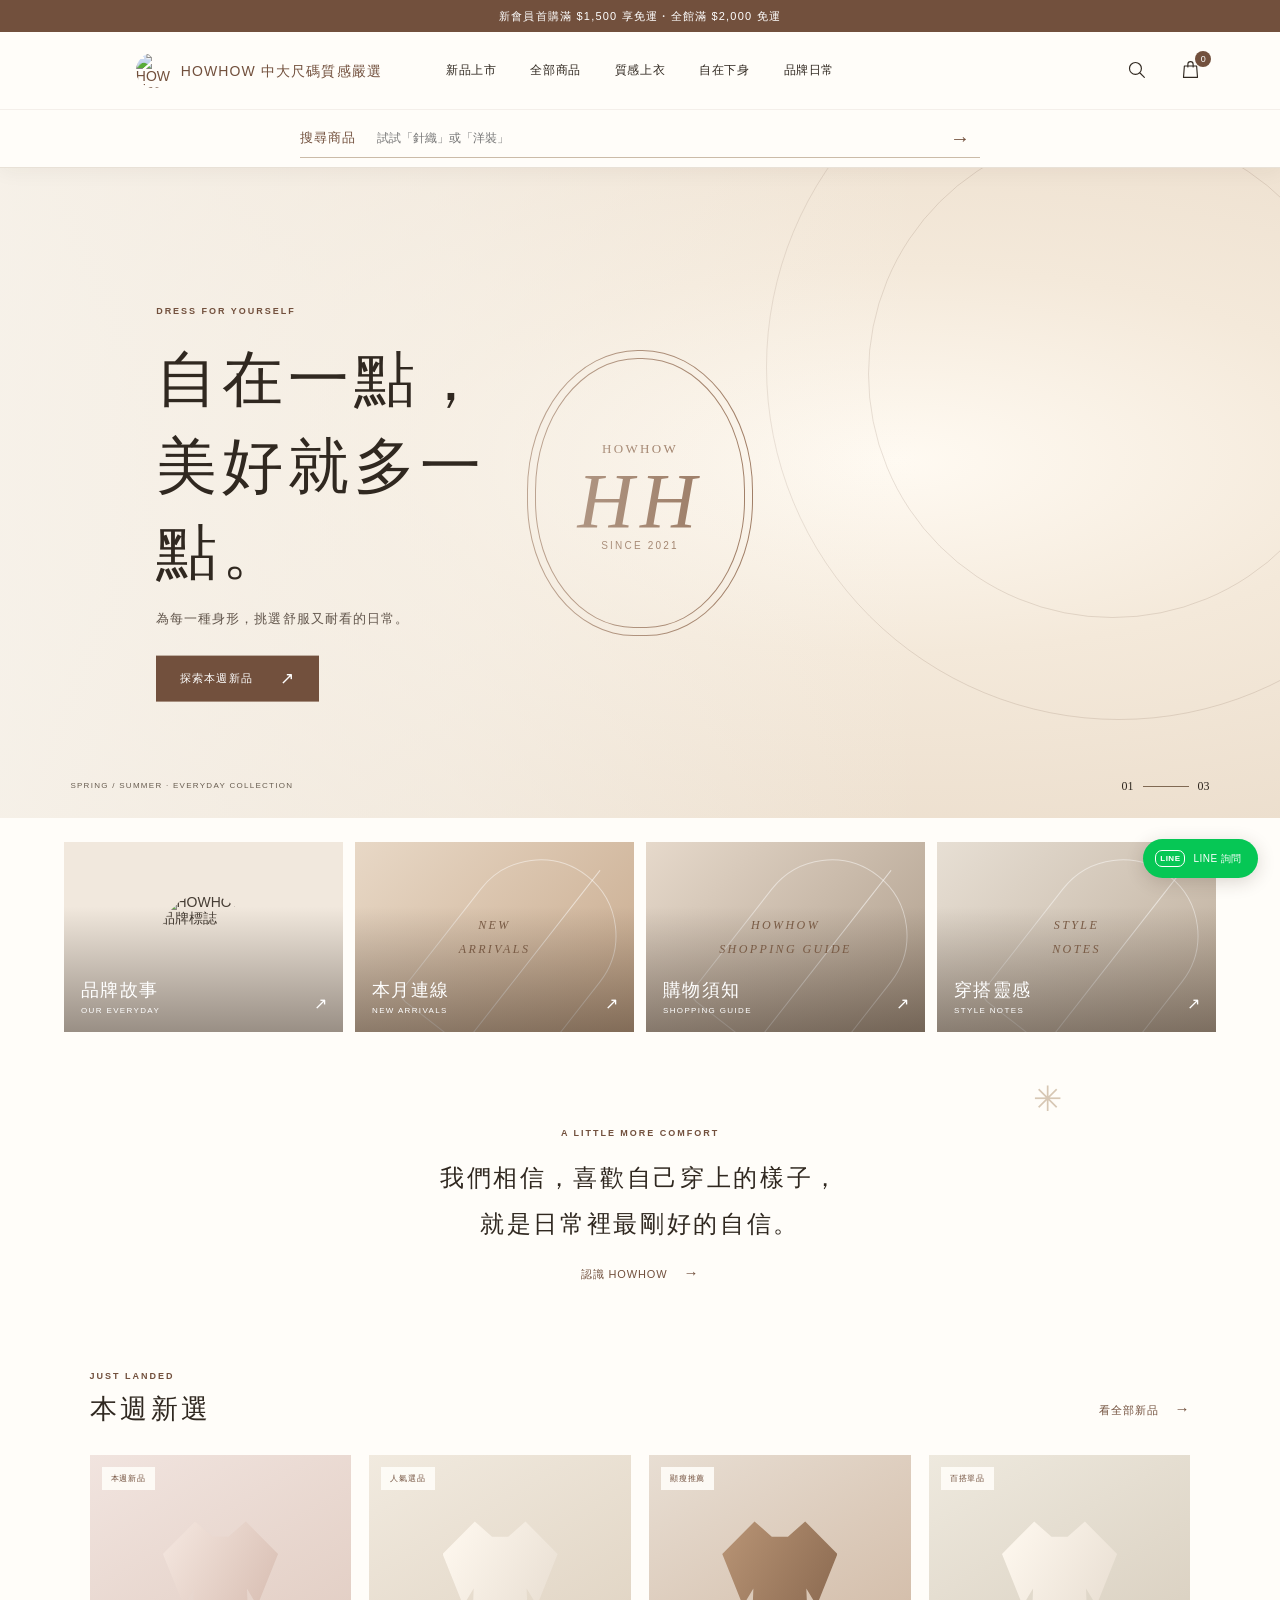
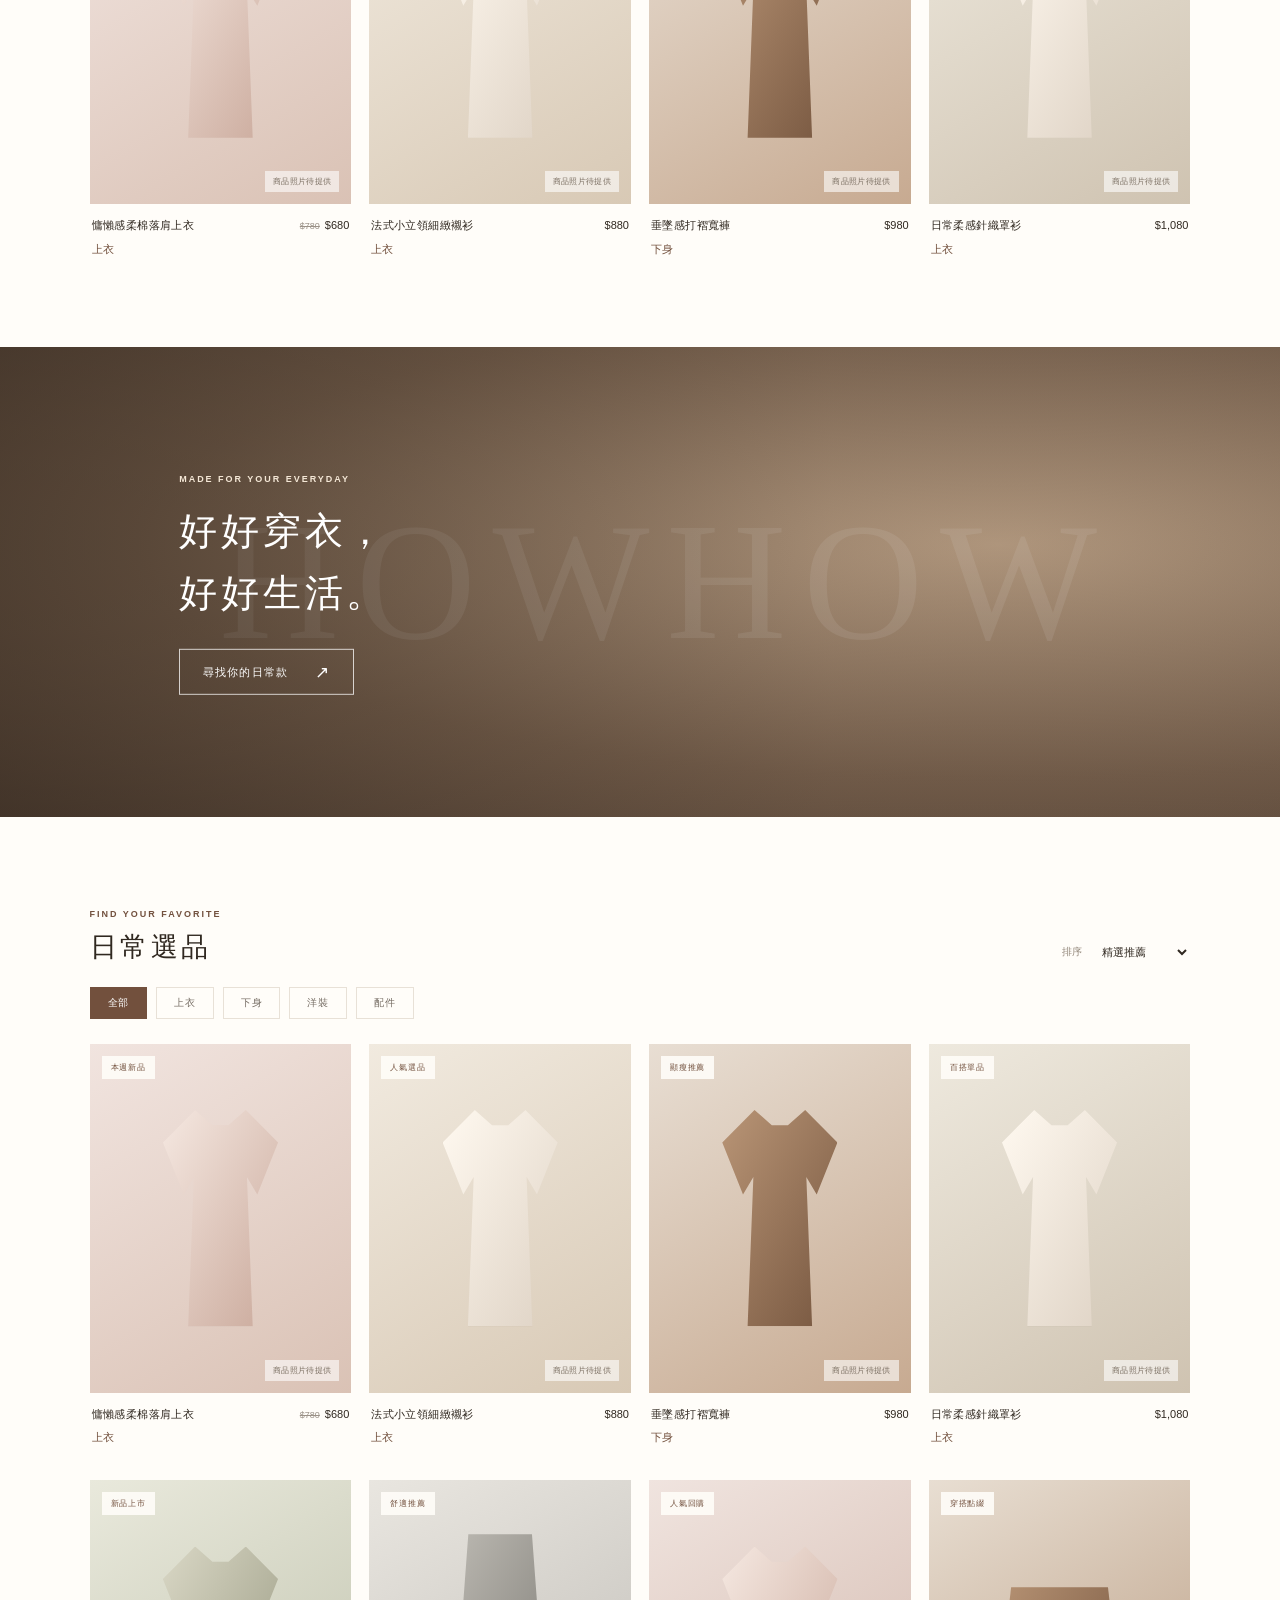
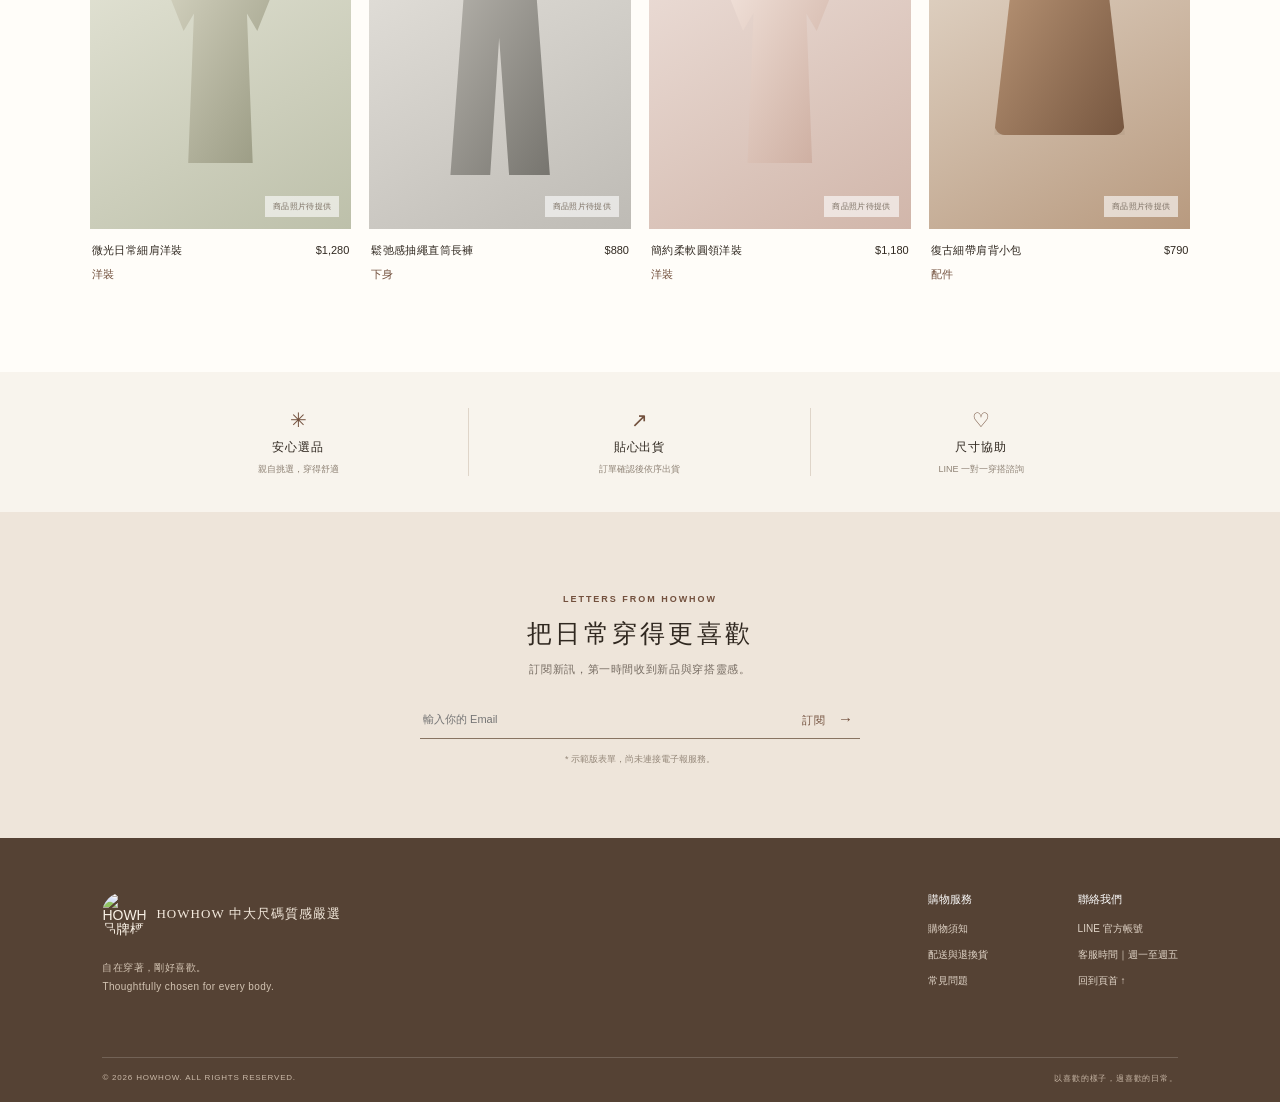
==== commit 7b9c6a2f: "Add files via upload" ====
--- a/index.html
+++ b/index.html
@@ -12,43 +12,43 @@
   <title>HOWHOW 中大尺碼質感嚴選｜穿出自在日常</title>
   <link rel="stylesheet" href="styles.css">
   <script type="application/ld+json">
-  {"@context":"https://schema.org","@type":"ClothingStore","name":"HOWHOW 中大尺碼質感嚴選","description":"為每一種身形，挑選自在又耐看的日常穿搭。","image":"assets/howhow-cis.jpg","sameAs":["https://lin.ee/yQwfsVY"]}
+  {"@context":"https://schema.org","@type":"ClothingStore","name":"HOWHOW 中大尺碼質感嚴選","description":"為每一種身形，挑選自在又耐看的日常穿搭。","image":"assets/howhow-logo-source.jpg","sameAs":["https://lin.ee/yQwfsVY"]}
   </script>
 </head>
 <body>
   <div class="announcement">新會員首購滿 $1,500 享免運・全館滿 $2,000 免運</div>
   <header class="site-header">
     <button class="icon-button menu-toggle" aria-label="開啟選單" id="menuToggle"><span></span><span></span></button>
-    <a class="wordmark" href="#top" aria-label="HOWHOW 首頁"><span class="wordmark-en">HOW HOW</span><span class="wordmark-zh">中大尺碼質感嚴選</span></a>
+    <a class="wordmark" href="#top" aria-label="HOWHOW 中大尺碼質感嚴選首頁"><img src="assets/howhow-logo-source.jpg" alt="HOWHOW since 2021 品牌標誌"><span class="wordmark-title">HOWHOW 中大尺碼質感嚴選</span></a>
     <nav class="main-nav" id="mainNav" aria-label="主選單">
       <a href="#new">新品上市</a><a href="#shop" data-filter="all">全部商品</a><a href="#shop" data-filter="上衣">質感上衣</a><a href="#shop" data-filter="下身">自在下身</a><a href="#story">品牌日常</a>
     </nav>
     <div class="header-actions"><button class="icon-button search-toggle" aria-label="搜尋商品" id="searchToggle"><svg viewBox="0 0 24 24"><circle cx="10.8" cy="10.8" r="6.8"></circle><path d="m16 16 5 5"></path></svg></button><button class="icon-button bag-toggle" aria-label="開啟購物車" id="cartToggle"><svg viewBox="0 0 24 24"><path d="M5 8h14l1 13H4L5 8Z"></path><path d="M9 9V6a3 3 0 0 1 6 0v3"></path></svg><span class="cart-count" id="cartCount">0</span></button></div>
   </header>
+  <div class="search-panel" id="searchPanel"><form id="searchForm"><label for="searchInput">搜尋商品</label><input id="searchInput" type="search" placeholder="試試「針織」或「洋裝」"><button type="submit" aria-label="搜尋">→</button></form></div>
   <main id="top">
     <section class="hero" aria-label="品牌主視覺">
-      <img class="hero-photo" src="assets/reference-quick-links.jpg" alt="HOWHOW 日常穿搭靈感" fetchpriority="high">
+      <div class="hero-photo hero-art" role="img" aria-label="HOWHOW 暖奶油色品牌主視覺"><span class="hero-art-ring">HOWHOW<br><b>HH</b><small>SINCE 2021</small></span></div>
       <div class="hero-shade"></div><div class="hero-copy"><span class="eyebrow">DRESS FOR YOURSELF</span><h1>自在一點，<br>美好就多一點。</h1><p>為每一種身形，挑選舒服又耐看的日常。</p><a class="button button-dark" href="#new">探索本週新品 <span>↗</span></a></div>
       <div class="hero-caption">SPRING / SUMMER · EVERYDAY COLLECTION</div><div class="hero-index">01 <i></i> 03</div>
     </section>
     <section class="quick-links" aria-label="快速連結">
-      <a class="quick-card quick-brand" href="#story"><img src="assets/howhow-cis.jpg" alt="HOWHOW 品牌識別與暖棕奶油色系"><span class="quick-card-label"><b>品牌故事</b><small>OUR EVERYDAY</small></span><span class="quick-arrow">↗</span></a>
-      <a class="quick-card" href="#new"><img src="assets/reference-quick-links.jpg" alt="本月新品穿搭"><span class="quick-card-label"><b>本月連線</b><small>NEW ARRIVALS</small></span><span class="quick-arrow">↗</span></a>
-      <a class="quick-card" href="#shipping"><img src="assets/reference-quick-links.jpg" alt="購物須知"><span class="quick-card-label"><b>購物須知</b><small>SHOPPING GUIDE</small></span><span class="quick-arrow">↗</span></a>
-      <a class="quick-card" href="https://lin.ee/yQwfsVY" target="_blank" rel="noopener"><img src="assets/reference-quick-links.jpg" alt="HOWHOW 日常穿搭靈感"><span class="quick-card-label"><b>穿搭靈感</b><small>STYLE NOTES</small></span><span class="quick-arrow">↗</span></a>
+      <a class="quick-card quick-brand" href="#story"><span class="quick-art logo-art"><img src="assets/howhow-logo-source.jpg" alt="HOWHOW 品牌標誌"></span><span class="quick-card-label"><b>品牌故事</b><small>OUR EVERYDAY</small></span><span class="quick-arrow">↗</span></a>
+      <a class="quick-card" href="#new"><span class="quick-art art-new"><i>NEW<br>ARRIVALS</i></span><span class="quick-card-label"><b>本月連線</b><small>NEW ARRIVALS</small></span><span class="quick-arrow">↗</span></a>
+      <a class="quick-card" href="#shipping"><span class="quick-art art-guide"><i>HOWHOW<br>SHOPPING GUIDE</i></span><span class="quick-card-label"><b>購物須知</b><small>SHOPPING GUIDE</small></span><span class="quick-arrow">↗</span></a>
+      <a class="quick-card" href="https://lin.ee/yQwfsVY" target="_blank" rel="noopener"><span class="quick-art art-style"><i>STYLE<br>NOTES</i></span><span class="quick-card-label"><b>穿搭靈感</b><small>STYLE NOTES</small></span><span class="quick-arrow">↗</span></a>
     </section>
     <section class="intro" id="story"><span class="eyebrow">A LITTLE MORE COMFORT</span><p>我們相信，喜歡自己穿上的樣子，<br class="desktop-only">就是日常裡最剛好的自信。</p><a href="#shop" class="text-link">認識 HOWHOW <span>→</span></a><div class="intro-flower">✳</div></section>
     <section class="product-section" id="new"><div class="section-heading"><div><span class="eyebrow">JUST LANDED</span><h2>本週新選</h2></div><a class="text-link" href="#shop">看全部新品 <span>→</span></a></div><div class="product-grid" id="newGrid"></div></section>
-    <section class="feature-banner"><img src="assets/reference-quick-links.jpg" alt="HOWHOW 日常穿搭靈感" loading="lazy"><div class="feature-copy"><span class="eyebrow">MADE FOR YOUR EVERYDAY</span><h2>好好穿衣，<br>好好生活。</h2><a class="button button-outline" href="#shop">尋找你的日常款 <span>↗</span></a></div></section>
+    <section class="feature-banner"><div class="feature-art" role="img" aria-label="暖棕色系品牌視覺"></div><div class="feature-copy"><span class="eyebrow">MADE FOR YOUR EVERYDAY</span><h2>好好穿衣，<br>好好生活。</h2><a class="button button-outline" href="#shop">尋找你的日常款 <span>↗</span></a></div></section>
     <section class="product-section shop-section" id="shop"><div class="section-heading"><div><span class="eyebrow">FIND YOUR FAVORITE</span><h2>日常選品</h2></div><label class="sort-label">排序 <select id="sortSelect" aria-label="商品排序"><option value="featured">精選推薦</option><option value="price-low">價格由低至高</option><option value="price-high">價格由高至低</option></select></label></div><div class="category-tabs" role="group" aria-label="商品分類"><button class="category-tab active" data-filter="all">全部</button><button class="category-tab" data-filter="上衣">上衣</button><button class="category-tab" data-filter="下身">下身</button><button class="category-tab" data-filter="洋裝">洋裝</button><button class="category-tab" data-filter="配件">配件</button></div><div class="product-grid" id="shopGrid"></div></section>
     <section class="service-strip" id="shipping"><div><span class="service-icon">✳</span><b>安心選品</b><small>親自挑選，穿得舒適</small></div><div><span class="service-icon">↗</span><b>貼心出貨</b><small>訂單確認後依序出貨</small></div><div><span class="service-icon">♡</span><b>尺寸協助</b><small>LINE 一對一穿搭諮詢</small></div></section>
     <section class="newsletter"><span class="eyebrow">LETTERS FROM HOWHOW</span><h2>把日常穿得更喜歡</h2><p>訂閱新訊，第一時間收到新品與穿搭靈感。</p><form id="newsletterForm"><label class="visually-hidden" for="emailInput">電子郵件</label><input id="emailInput" type="email" placeholder="輸入你的 Email" required><button type="submit">訂閱 <span>→</span></button></form><small id="newsletterMessage">* 示範版表單，尚未連接電子報服務。</small></section>
   </main>
-  <footer class="site-footer"><div class="footer-brand"><a class="wordmark" href="#top"><span class="wordmark-en">HOW HOW</span><span class="wordmark-zh">中大尺碼質感嚴選</span></a><p>自在穿著，剛好喜歡。<br>Thoughtfully chosen for every body.</p></div><div class="footer-links"><div><b>購物服務</b><a href="#shipping">購物須知</a><a href="#shipping">配送與退換貨</a><a href="#shop">常見問題</a></div><div><b>聯絡我們</b><a href="https://lin.ee/yQwfsVY" target="_blank" rel="noopener">LINE 官方帳號</a><a href="https://lin.ee/yQwfsVY" target="_blank" rel="noopener">客服時間｜週一至週五</a><a href="#top">回到頁首 ↑</a></div></div><div class="copyright">© 2026 HOWHOW. ALL RIGHTS RESERVED. <span>以喜歡的樣子，過喜歡的日常。</span></div></footer>
+  <footer class="site-footer"><div class="footer-brand"><a class="wordmark" href="#top"><img src="assets/howhow-logo-source.jpg" alt="HOWHOW 品牌標誌"><span class="wordmark-title">HOWHOW 中大尺碼質感嚴選</span></a><p>自在穿著，剛好喜歡。<br>Thoughtfully chosen for every body.</p></div><div class="footer-links"><div><b>購物服務</b><a href="#shipping">購物須知</a><a href="#shipping">配送與退換貨</a><a href="#shop">常見問題</a></div><div><b>聯絡我們</b><a href="https://lin.ee/yQwfsVY" target="_blank" rel="noopener">LINE 官方帳號</a><a href="https://lin.ee/yQwfsVY" target="_blank" rel="noopener">客服時間｜週一至週五</a><a href="#top">回到頁首 ↑</a></div></div><div class="copyright">© 2026 HOWHOW. ALL RIGHTS RESERVED. <span>以喜歡的樣子，過喜歡的日常。</span></div></footer>
   <a class="line-float" href="https://lin.ee/yQwfsVY" target="_blank" rel="noopener" aria-label="加入 HOWHOW LINE 官方帳號"><span class="line-mark">LINE</span><span>LINE 詢問</span></a>
   <div class="overlay" id="overlay"></div><aside class="cart-drawer" id="cartDrawer" aria-label="購物車" aria-hidden="true"><div class="drawer-heading"><div><span class="eyebrow">YOUR SELECTION</span><h2>購物車 <small id="drawerCount">(0)</small></h2></div><button class="close-button" id="closeCart" aria-label="關閉購物車">×</button></div><div class="cart-items" id="cartItems"></div><div class="cart-empty" id="cartEmpty"><span>♡</span><p>購物車裡還沒有商品</p><button class="text-link" id="continueShopping">去逛逛 <span>→</span></button></div><div class="cart-bottom" id="cartBottom"><div class="subtotal"><span>小計</span><b id="cartSubtotal">$0</b></div><p>運費將於結帳時依配送方式計算</p><button class="button button-dark checkout-button" id="checkoutButton">前往結帳 <span>→</span></button><small id="checkoutMessage">示範商店目前未串接金流服務</small></div></aside>
   <div class="modal" id="productModal" role="dialog" aria-modal="true" aria-label="商品詳情"><button class="close-button modal-close" id="closeModal" aria-label="關閉商品詳情">×</button><div class="modal-content" id="modalContent"></div></div>
-  <div class="search-panel" id="searchPanel"><form id="searchForm"><label for="searchInput">搜尋商品</label><input id="searchInput" type="search" placeholder="試試「針織」或「洋裝」"><button type="submit" aria-label="搜尋">→</button></form></div>
   <script src="script.js"></script>
 </body>
 </html>
--- a/styles.css
+++ b/styles.css
@@ -3,4 +3,60 @@
 @media(max-width:650px){html{scroll-padding-top:68px}.announcement{height:27px;line-height:27px;font-size:9px}.site-header{height:62px;grid-template-columns:1fr auto 1fr;padding:0 4%}.menu-toggle{display:flex;flex-direction:column;gap:5px;width:32px}.menu-toggle span{width:18px;height:1px;background:var(--ink)}.site-header>.wordmark{grid-column:2}.wordmark-en{font-size:18px}.wordmark-zh{font-size:8px;margin-top:6px}.header-actions{gap:6px}.icon-button svg{width:19px}.main-nav{display:none;position:absolute;top:61px;left:0;right:0;background:var(--paper);padding:13px 6% 20px;box-shadow:0 10px 15px #35271912;align-items:stretch;flex-direction:column;gap:0}.main-nav.open{display:flex}.main-nav a{padding:13px 0;border-bottom:1px solid var(--line);font-size:12px}.hero{min-height:510px;height:calc(84svh - 89px);max-height:670px}.hero-photo{object-position:59% center}.hero-shade{background:linear-gradient(90deg,rgba(248,244,237,.9),rgba(248,244,237,.66) 54%,rgba(248,244,237,.08))}.hero-copy{left:8%;top:46%;max-width:80%}.hero h1{font-size:40px}.hero-copy p{font-size:11px;line-height:1.8;max-width:240px}.hero-caption{left:5%;font-size:7px;bottom:21px}.hero-index{right:5%;bottom:18px}.quick-links{grid-template-columns:repeat(2,1fr);padding:0 4%;gap:8px;margin-top:12px}.quick-card{height:auto;aspect-ratio:1.48}.quick-card-label{left:12px;bottom:12px}.quick-card-label b{font-size:15px}.quick-card-label small{font-size:7px}.quick-arrow{right:11px;bottom:13px}.intro{padding:68px 18px 60px}.intro>p{font-size:18px}.intro-flower{right:9%;top:32px;font-size:25px}.product-section{padding:0 4% 63px}.section-heading{margin-bottom:20px}.section-heading h2{font-size:22px}.eyebrow{font-size:8px}.product-grid{grid-template-columns:repeat(2,minmax(0,1fr));gap:24px 10px}.product-tag{top:8px;left:8px;font-size:7px;padding:5px 7px}.product-info{padding-top:9px}.product-info h3,.product-info .price{font-size:10px}.product-info del{font-size:8px}.quick-add{height:34px;transform:translateY(0);font-size:9px;opacity:.96}.feature-banner{height:350px}.feature-banner>img{object-position:61% center}.feature-banner:after{background:linear-gradient(90deg,rgba(45,35,26,.56),rgba(45,35,26,.08))}.feature-copy{left:8%}.feature-copy h2{font-size:30px}.shop-section{padding-top:60px}.sort-label{font-size:9px;gap:2px}.sort-label select{font-size:9px}.category-tabs{gap:6px;overflow-x:auto;margin-bottom:19px;padding-bottom:3px}.category-tab{white-space:nowrap;padding:7px 13px;font-size:9px}.service-strip{padding:26px 3%}.service-strip>div{gap:5px}.service-icon{font-size:17px}.service-strip b{font-size:10px}.service-strip small{font-size:8px}.newsletter{padding:59px 20px}.newsletter h2{font-size:21px}.newsletter>p{font-size:10px}.site-footer{padding:38px 7% 16px;grid-template-columns:1fr;gap:28px}.footer-links{justify-content:flex-start;gap:60px}.copyright{font-size:7px;line-height:1.8;gap:15px}.line-float{right:12px;bottom:12px;padding:9px 12px 9px 9px;font-size:9px}.cart-drawer{padding:24px 20px}.modal{grid-template-columns:1fr;width:min(460px,calc(100% - 26px));max-height:calc(100dvh - 26px)}.modal-image{height:48vh;min-height:250px;max-height:380px}.modal-details{padding:25px 23px}.modal-details h2{font-size:19px;margin:8px 0}.modal-details>p{margin:12px 0;line-height:1.8}.search-panel{top:89px;padding:17px 6%}.search-panel label{font-size:13px;margin-right:8px}}
 /* Keep the shop name visible in the compact mobile header. */
 @media(max-width:650px){.site-header{grid-template-columns:34px minmax(0,1fr) 60px;gap:5px;padding:0 12px}.site-header>.wordmark{grid-column:2;justify-self:center;min-width:0;width:100%;align-items:center;white-space:nowrap}.site-header .wordmark-en{font-family:var(--sans);font-size:clamp(13px,4.1vw,17px);font-weight:600;letter-spacing:0}.site-header .wordmark-zh{display:none}.header-actions{grid-column:3;gap:1px}.header-actions .icon-button{padding:5px}.header-actions .icon-button svg{width:17px;height:17px}.menu-toggle{padding-left:3px}}
+/* Refined brand identity and intentional no-photo product artwork. */
+.site-header>.wordmark{justify-self:center;flex-direction:row;gap:10px;align-items:center}
+.site-header>.wordmark img{width:35px;height:35px;object-fit:cover;border-radius:50%;mix-blend-mode:multiply}
+.wordmark-title{font-size:14px;letter-spacing:.08em;font-weight:500;white-space:nowrap}
+.footer-brand .wordmark{align-items:flex-start;flex-direction:row;gap:10px}
+.footer-brand .wordmark img{width:44px;height:44px;object-fit:cover;border-radius:50%;mix-blend-mode:screen}
+.footer-brand .wordmark-title{font-family:var(--serif);font-size:13px;line-height:44px;letter-spacing:.08em}
+.hero-photo.hero-art{display:grid;place-items:center;background:radial-gradient(ellipse at 70% 45%,#fffaf2 0,#f4e9da 38%,#e8d9c7 100%);overflow:hidden}
+.hero-art:before,.hero-art:after{content:"";position:absolute;width:55vw;height:55vw;border:1px solid rgba(114,80,61,.16);border-radius:50%;right:-15vw;top:-12vw}
+.hero-art:after{width:38vw;height:38vw;right:-6vw;top:-3vw}
+.hero-art-ring{position:relative;display:flex;width:210px;height:270px;border:1px solid #8c6347;outline:1px solid #8c6347;outline-offset:7px;border-radius:49% 49% 47% 47%;align-items:center;justify-content:center;flex-direction:column;color:#80583d;font:13px var(--serif);letter-spacing:.18em;text-align:center;line-height:2}
+.hero-art-ring b{font:italic 78px/1 var(--serif);letter-spacing:.08em}
+.hero-art-ring small{font:10px var(--sans);letter-spacing:.22em}
+.quick-art{position:absolute;inset:0;display:grid;place-items:center;overflow:hidden;background:linear-gradient(145deg,#eee2d3,#c9ad91)}
+.quick-art:before,.quick-art:after{content:"";position:absolute;width:150px;height:210px;border:1px solid #fff7;transform:rotate(38deg);border-radius:90px 90px 12px 12px;right:13%;top:6%}
+.quick-art:after{width:1px;border:0;background:#fff8;transform:rotate(38deg);right:35%;top:3%}
+.quick-art i{font:italic 12px/2 var(--serif);letter-spacing:.2em;color:#795b45;text-align:center;z-index:1}
+.logo-art{background:#f1e8dd}
+.logo-art:before,.logo-art:after{display:none}
+.logo-art img{width:86px;height:86px;object-fit:cover;mix-blend-mode:multiply;border-radius:50%;opacity:.88}
+.art-new{background:linear-gradient(135deg,#e8d8c6,#c7a98c)}
+.art-guide{background:linear-gradient(135deg,#e6d9cb,#ad9c8a)}
+.art-style{background:linear-gradient(135deg,#e7dfd4,#bdad9b)}
+.feature-art{position:absolute;inset:0;background:radial-gradient(ellipse at 78% 42%,#bda287,#77604d 61%,#554336 100%)}
+.feature-art:after{content:"HOWHOW";position:absolute;right:13%;top:50%;transform:translateY(-50%);font:clamp(65px,13vw,190px) var(--serif);letter-spacing:.1em;color:#ffffff19}
+.product-image-wrap{display:grid;place-items:center}
+.product-image-wrap:before{content:"";position:absolute;inset:0;background:linear-gradient(150deg,#f2ebe2,#e5d9cb)}
+.product-image-wrap.tone-pink:before{background:linear-gradient(150deg,#f1e4df,#dac2b5)}
+.product-image-wrap.tone-linen:before{background:linear-gradient(150deg,#f1eadf,#d8c9b5)}
+.product-image-wrap.tone-clay:before{background:linear-gradient(150deg,#e8ded3,#c7aa91)}
+.product-image-wrap.tone-oat:before{background:linear-gradient(150deg,#eee9de,#cfc3b1)}
+.product-image-wrap.tone-sage:before{background:linear-gradient(150deg,#e9e9dc,#bdc0aa)}
+.product-image-wrap.tone-stone:before{background:linear-gradient(150deg,#e9e6e0,#bebbb5)}
+.product-image-wrap.tone-rose:before{background:linear-gradient(150deg,#f0e4df,#d1b6aa)}
+.product-image-wrap.tone-cocoa:before{background:linear-gradient(150deg,#e8ded2,#b89a7f)}
+.garment-shape{z-index:1;position:relative;width:44%;height:62%;background:linear-gradient(120deg,#fff9f0,#ded2c4);clip-path:polygon(28% 0,43% 7%,57% 7%,72% 0,100% 15%,82% 39%,73% 31%,78% 100%,22% 100%,27% 31%,18% 39%,0 15%);filter:drop-shadow(0 9px 11px #4c392422)}
+.tone-pink .garment-shape,.tone-rose .garment-shape{background:linear-gradient(120deg,#f5e8e1,#caa99b)}
+.tone-clay .garment-shape,.tone-cocoa .garment-shape{background:linear-gradient(120deg,#b99576,#76563f)}
+.tone-sage .garment-shape{background:linear-gradient(120deg,#d9d7c5,#96977f)}
+.tone-stone .garment-shape{height:69%;width:38%;clip-path:polygon(18% 0,82% 0,100% 100%,59% 100%,49% 43%,40% 100%,0 100%);background:linear-gradient(120deg,#bcb9b2,#77756f)}
+.tone-cocoa .garment-shape{height:46%;width:50%;clip-path:polygon(13% 8%,87% 8%,100% 100%,0 100%);border-radius:18% 18% 8% 8%}
+.image-note{position:absolute;z-index:1;bottom:12px;right:12px;padding:5px 8px;background:#fff9;color:#796d60;font-size:8px;letter-spacing:.04em}
+.cart-thumb{width:72px;height:92px;position:relative;overflow:hidden;display:grid;place-items:center}
+.cart-thumb .garment-shape{height:65%;width:52%}
+.modal-image{position:relative;display:grid;place-items:center;overflow:hidden}
+.modal-image:before{content:"";position:absolute;inset:0;background:linear-gradient(150deg,#f2ebe2,#e5d9cb)}
+.modal-image.tone-pink:before{background:linear-gradient(150deg,#f1e4df,#dac2b5)}.modal-image.tone-linen:before{background:linear-gradient(150deg,#f1eadf,#d8c9b5)}.modal-image.tone-clay:before{background:linear-gradient(150deg,#e8ded3,#c7aa91)}.modal-image.tone-oat:before{background:linear-gradient(150deg,#eee9de,#cfc3b1)}.modal-image.tone-sage:before{background:linear-gradient(150deg,#e9e9dc,#bdc0aa)}.modal-image.tone-stone:before{background:linear-gradient(150deg,#e9e6e0,#bebbb5)}.modal-image.tone-rose:before{background:linear-gradient(150deg,#f0e4df,#d1b6aa)}.modal-image.tone-cocoa:before{background:linear-gradient(150deg,#e8ded2,#b89a7f)}
+.modal-image .garment-shape{height:57%;width:45%}
+/* Search is a compact sticky navigation bar that remains available on scroll. */
+.search-panel{position:sticky;top:78px;z-index:18;transform:none;opacity:1;visibility:visible;box-shadow:0 5px 18px #392a1b0b;background:rgba(255,253,249,.97);padding:0 6%;height:58px;display:flex;align-items:center;border-bottom:1px solid var(--line);backdrop-filter:blur(12px)}
+.search-panel form{width:min(1140px,100%);height:38px;border:0;border-bottom:1px solid #cbbba8;display:flex;align-items:center}
+.search-panel label{font:13px var(--serif);color:var(--brown);white-space:nowrap;margin-right:17px;letter-spacing:.08em}
+.search-panel input{font-size:12px;padding:8px 4px}
+.search-panel form button{width:40px;height:36px}
+@media(max-width:650px){.search-panel{top:62px;height:52px;padding:0 5%;transform:none}.search-panel form{height:36px}.search-panel label{font-size:12px;margin-right:10px}.search-panel input{font-size:11px}.cart-thumb{width:60px;height:78px}.modal-image{height:48vh}}
+@media(max-width:650px){.site-header>.wordmark{grid-column:2;gap:6px}.site-header>.wordmark img{width:29px;height:29px}.wordmark-title{font-family:var(--sans);font-size:clamp(11px,3.3vw,14px);font-weight:600;letter-spacing:0}.footer-brand .wordmark-title{font-size:12px}.hero-art-ring{width:155px;height:205px;font-size:10px}.hero-art-ring b{font-size:59px}.quick-art:before{width:95px;height:145px}.logo-art img{width:70px;height:70px}}
 @media(prefers-reduced-motion:reduce){*,*::before,*::after{scroll-behavior:auto!important;transition:none!important}}
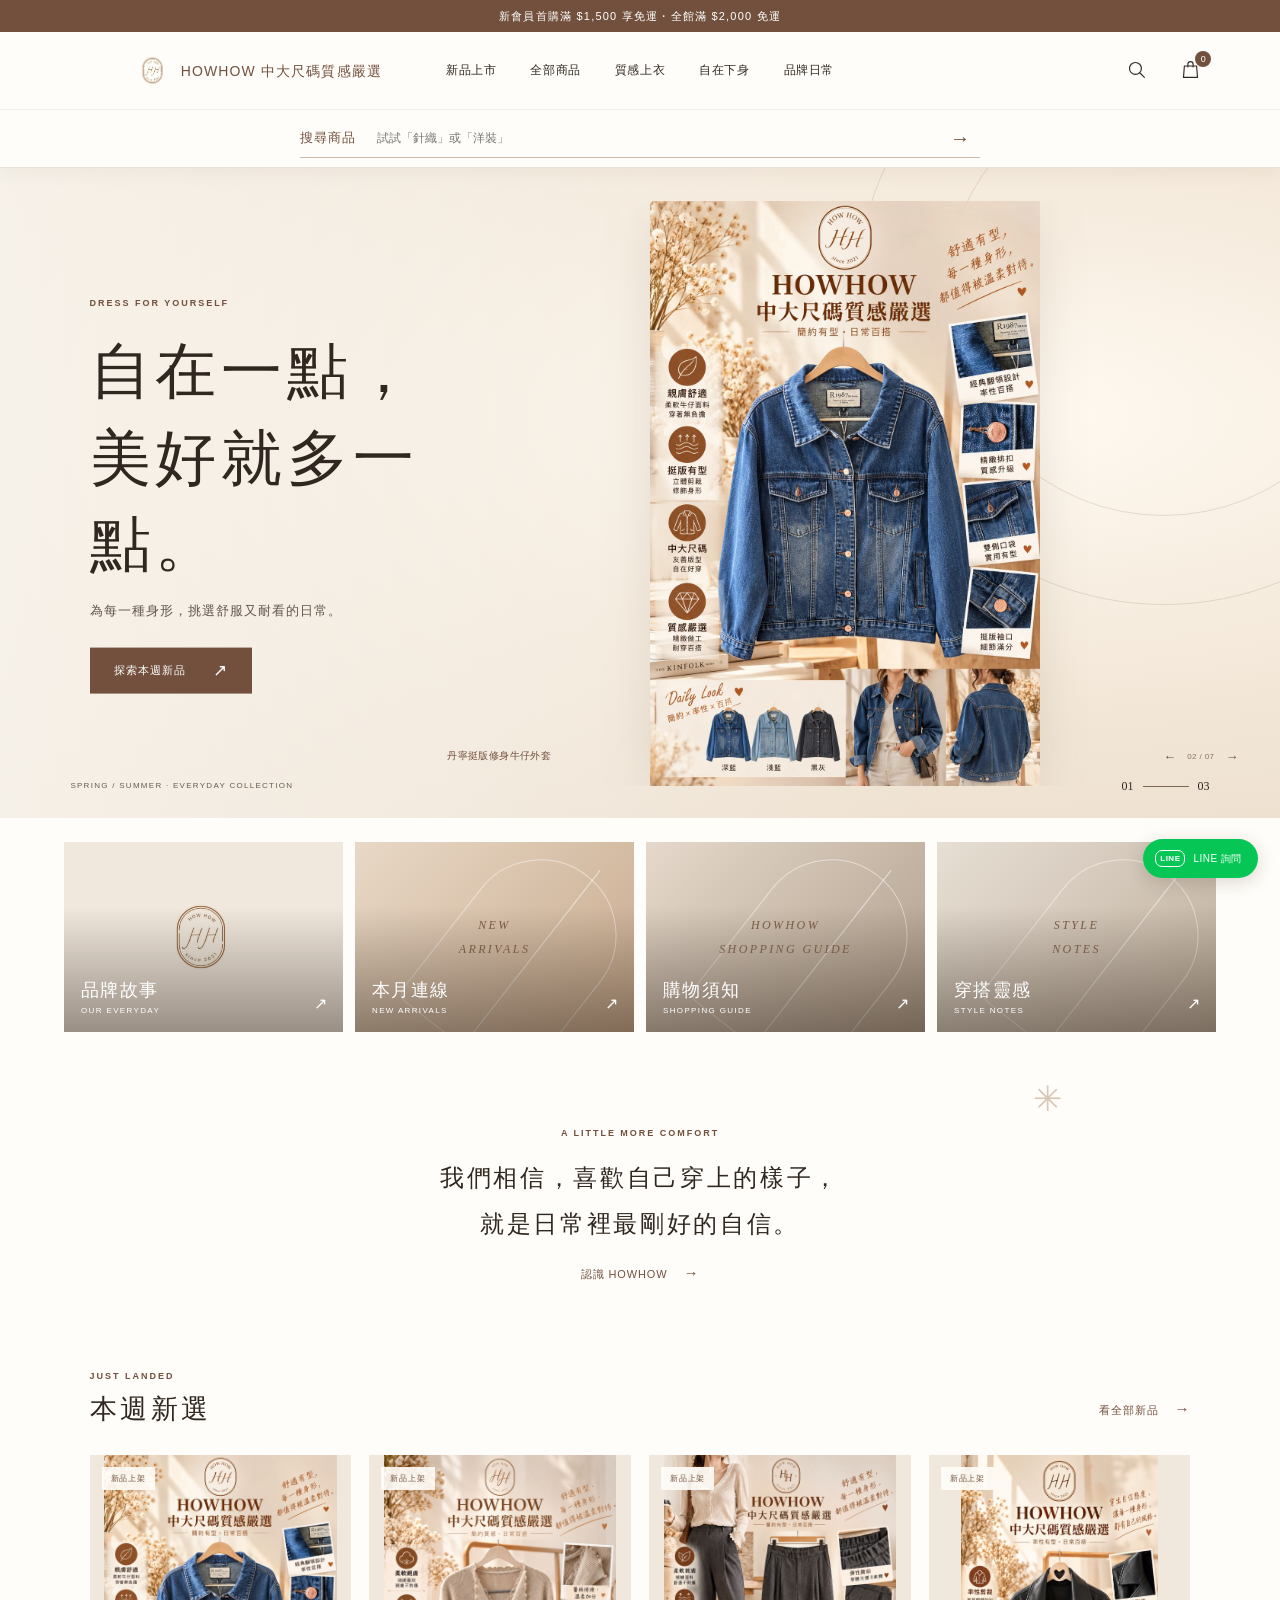
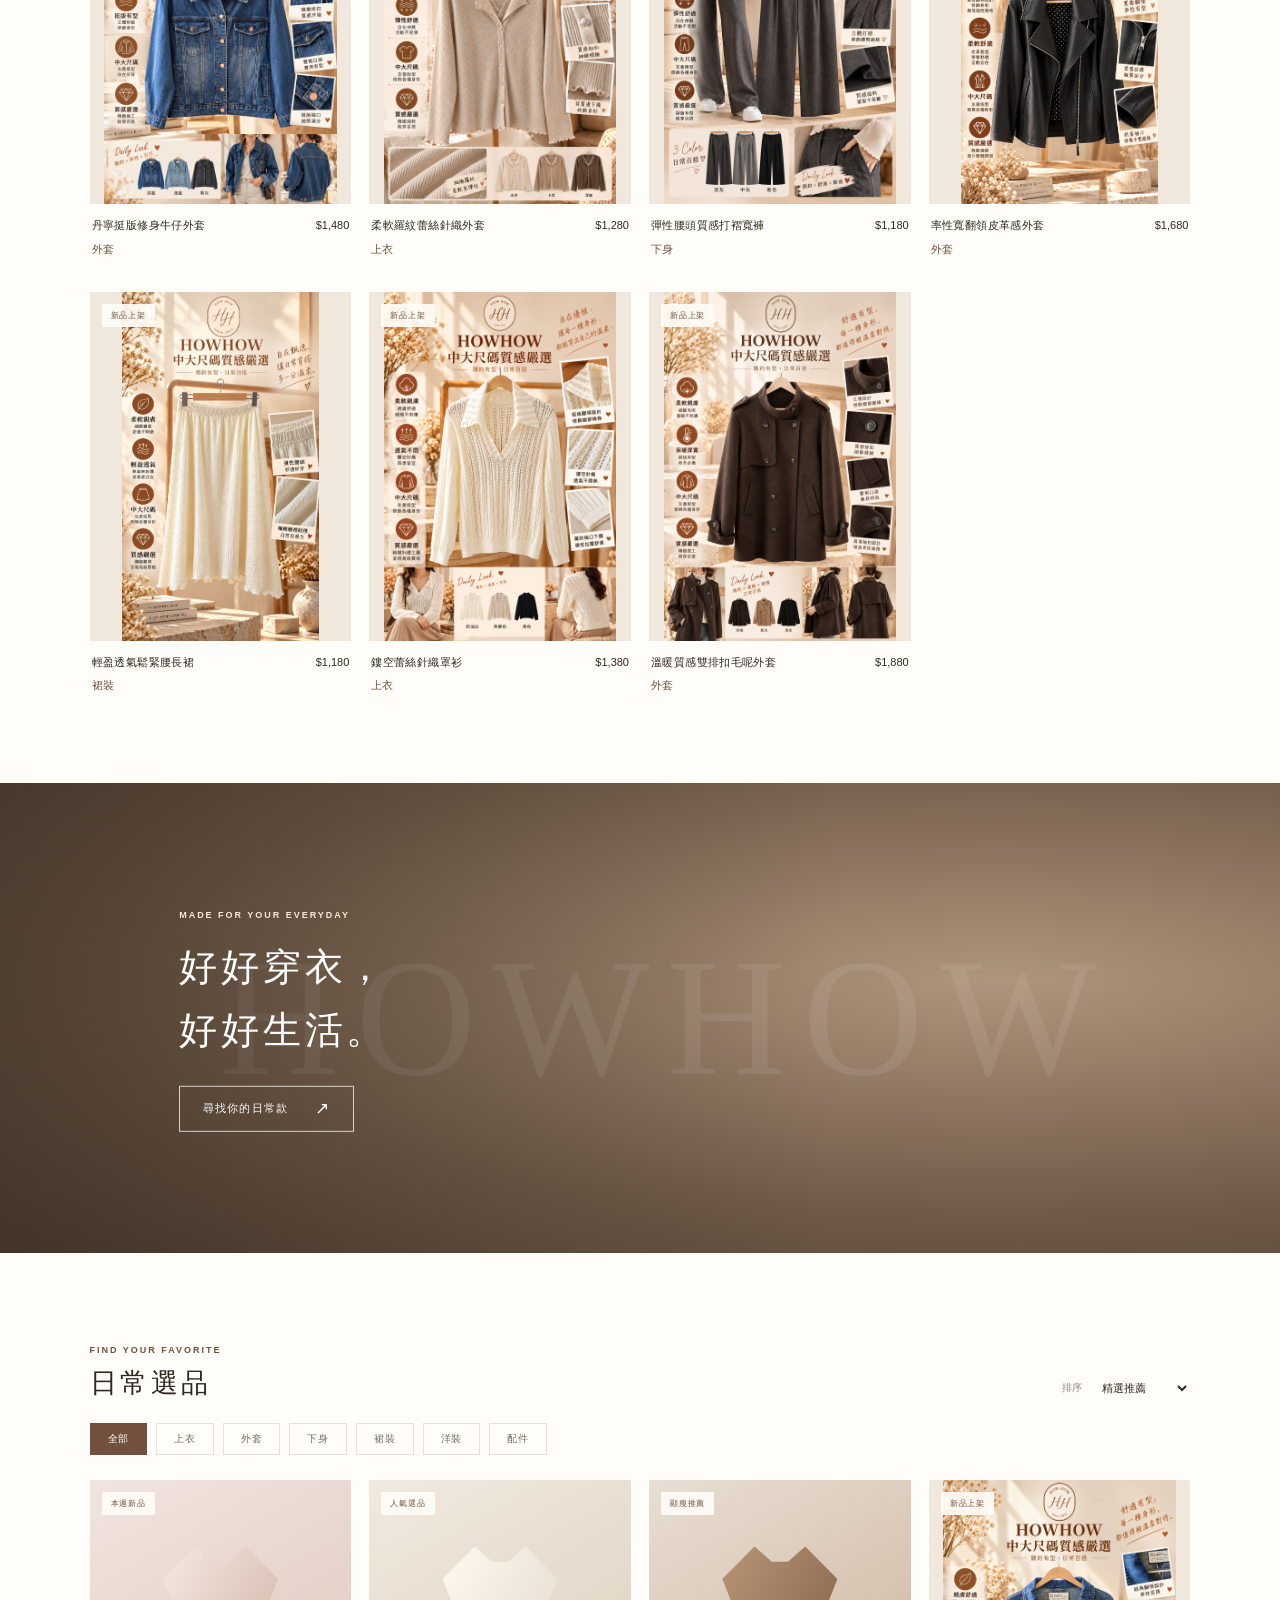
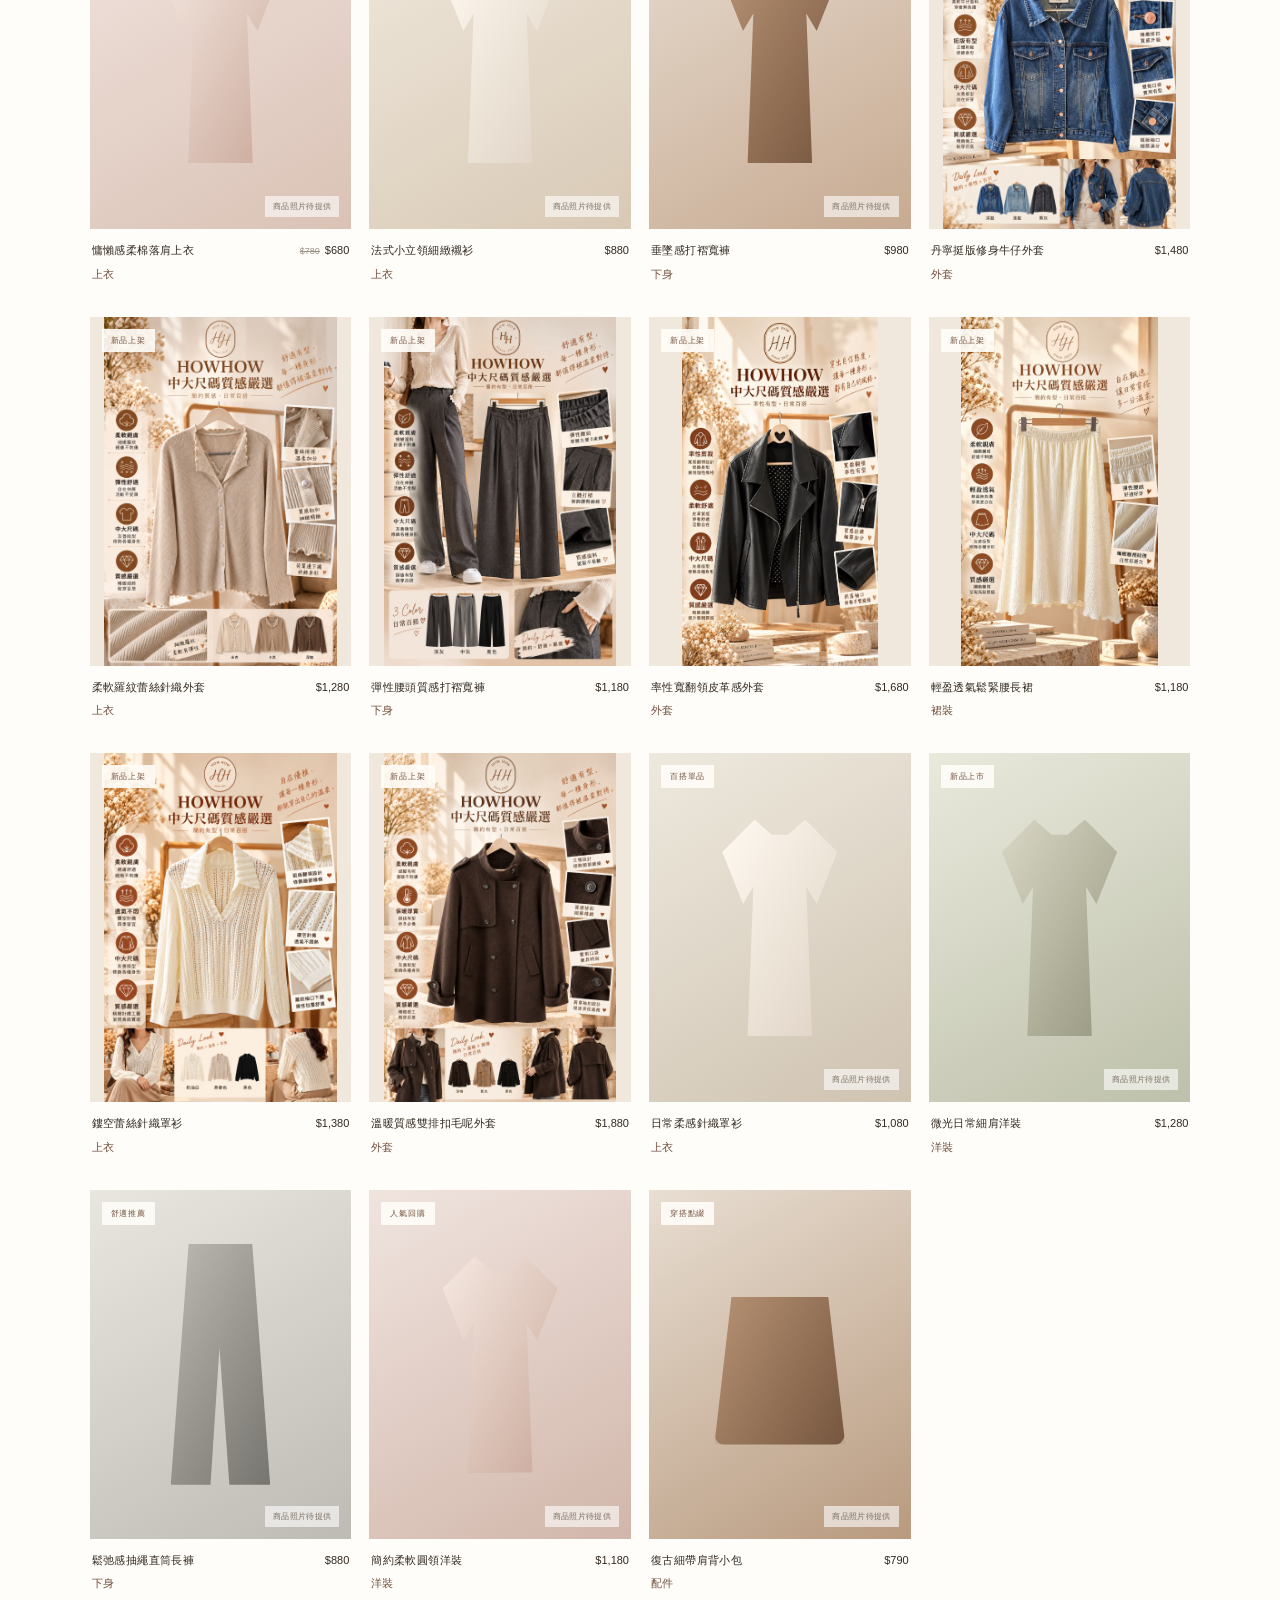
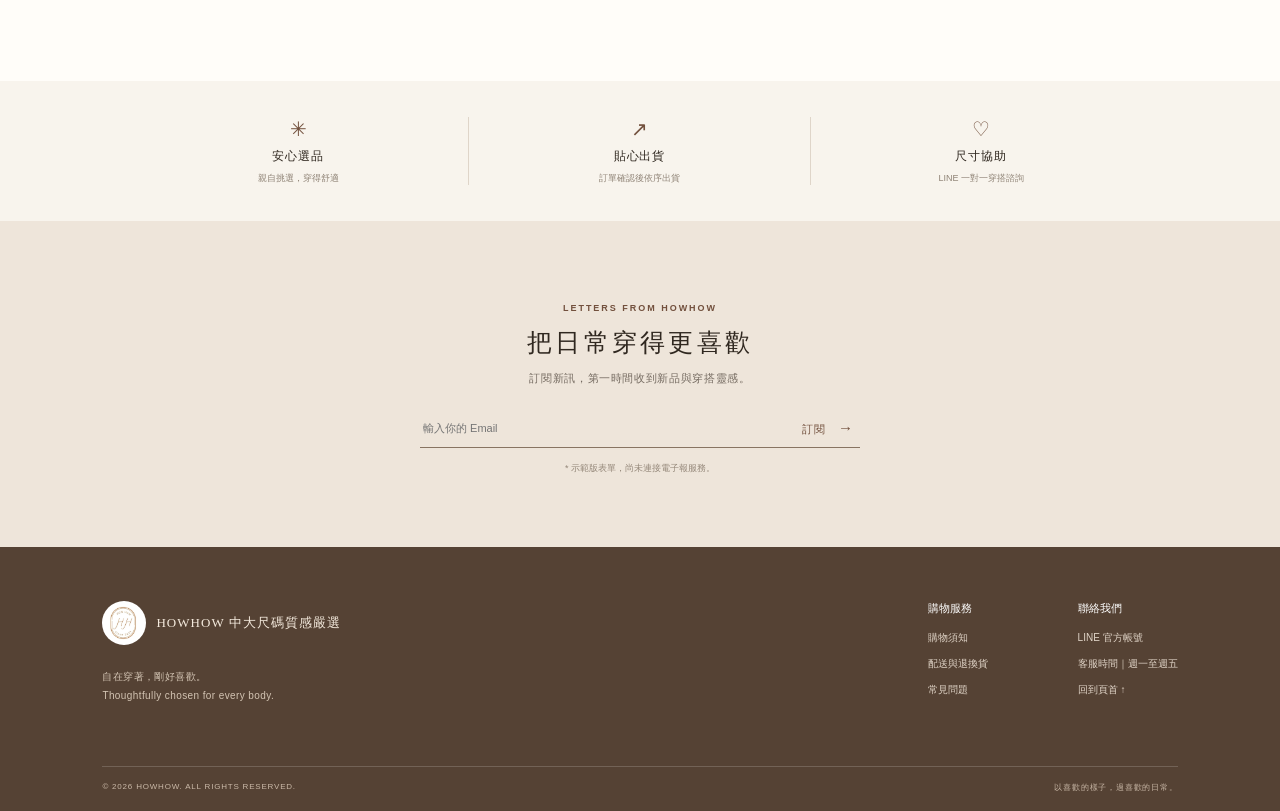
==== commit 16b01a01: "Add files via upload" ====
--- a/index.html
+++ b/index.html
@@ -28,8 +28,9 @@
   <div class="search-panel" id="searchPanel"><form id="searchForm"><label for="searchInput">搜尋商品</label><input id="searchInput" type="search" placeholder="試試「針織」或「洋裝」"><button type="submit" aria-label="搜尋">→</button></form></div>
   <main id="top">
     <section class="hero" aria-label="品牌主視覺">
-      <div class="hero-photo hero-art" role="img" aria-label="HOWHOW 暖奶油色品牌主視覺"><span class="hero-art-ring">HOWHOW<br><b>HH</b><small>SINCE 2021</small></span></div>
+      <div class="hero-photo hero-art" aria-hidden="true"></div>
       <div class="hero-shade"></div><div class="hero-copy"><span class="eyebrow">DRESS FOR YOURSELF</span><h1>自在一點，<br>美好就多一點。</h1><p>為每一種身形，挑選舒服又耐看的日常。</p><a class="button button-dark" href="#new">探索本週新品 <span>↗</span></a></div>
+      <div class="hero-carousel" id="heroCarousel" aria-label="新品商品輪播，每三秒切換"><a class="hero-slide active" href="#shop" data-product-slide="p10"><img src="assets/product-knit-cardigan.jpg" alt="柔軟羅紋蕾絲針織外套"></a><a class="hero-slide" href="#shop" data-product-slide="p09"><img src="assets/product-denim-jacket.jpg" alt="丹寧挺版修身牛仔外套"></a><a class="hero-slide" href="#shop" data-product-slide="p11"><img src="assets/product-wide-pants.jpg" alt="彈性腰頭質感打褶寬褲"></a><a class="hero-slide" href="#shop" data-product-slide="p12"><img src="assets/product-faux-leather-jacket.jpg" alt="率性寬翻領皮革感外套"></a><a class="hero-slide" href="#shop" data-product-slide="p13"><img src="assets/product-elastic-waist-skirt.jpg" alt="輕盈透氣鬆緊腰長裙"></a><a class="hero-slide" href="#shop" data-product-slide="p14"><img src="assets/product-open-knit-cardigan.jpg" alt="鏤空蕾絲針織罩衫"></a><a class="hero-slide" href="#shop" data-product-slide="p15"><img src="assets/product-wool-coat.jpg" alt="溫暖質感雙排扣毛呢外套"></a><div class="hero-slide-caption"><span id="heroSlideName">柔軟羅紋蕾絲針織外套</span><span class="hero-slide-controls"><button id="heroPrev" aria-label="上一件商品">←</button><span id="heroSlideNumber">01 / 07</span><button id="heroNext" aria-label="下一件商品">→</button></span></div></div>
       <div class="hero-caption">SPRING / SUMMER · EVERYDAY COLLECTION</div><div class="hero-index">01 <i></i> 03</div>
     </section>
     <section class="quick-links" aria-label="快速連結">
@@ -41,7 +42,7 @@
     <section class="intro" id="story"><span class="eyebrow">A LITTLE MORE COMFORT</span><p>我們相信，喜歡自己穿上的樣子，<br class="desktop-only">就是日常裡最剛好的自信。</p><a href="#shop" class="text-link">認識 HOWHOW <span>→</span></a><div class="intro-flower">✳</div></section>
     <section class="product-section" id="new"><div class="section-heading"><div><span class="eyebrow">JUST LANDED</span><h2>本週新選</h2></div><a class="text-link" href="#shop">看全部新品 <span>→</span></a></div><div class="product-grid" id="newGrid"></div></section>
     <section class="feature-banner"><div class="feature-art" role="img" aria-label="暖棕色系品牌視覺"></div><div class="feature-copy"><span class="eyebrow">MADE FOR YOUR EVERYDAY</span><h2>好好穿衣，<br>好好生活。</h2><a class="button button-outline" href="#shop">尋找你的日常款 <span>↗</span></a></div></section>
-    <section class="product-section shop-section" id="shop"><div class="section-heading"><div><span class="eyebrow">FIND YOUR FAVORITE</span><h2>日常選品</h2></div><label class="sort-label">排序 <select id="sortSelect" aria-label="商品排序"><option value="featured">精選推薦</option><option value="price-low">價格由低至高</option><option value="price-high">價格由高至低</option></select></label></div><div class="category-tabs" role="group" aria-label="商品分類"><button class="category-tab active" data-filter="all">全部</button><button class="category-tab" data-filter="上衣">上衣</button><button class="category-tab" data-filter="下身">下身</button><button class="category-tab" data-filter="洋裝">洋裝</button><button class="category-tab" data-filter="配件">配件</button></div><div class="product-grid" id="shopGrid"></div></section>
+    <section class="product-section shop-section" id="shop"><div class="section-heading"><div><span class="eyebrow">FIND YOUR FAVORITE</span><h2>日常選品</h2></div><label class="sort-label">排序 <select id="sortSelect" aria-label="商品排序"><option value="featured">精選推薦</option><option value="price-low">價格由低至高</option><option value="price-high">價格由高至低</option></select></label></div><div class="category-tabs" role="group" aria-label="商品分類"><button class="category-tab active" data-filter="all">全部</button><button class="category-tab" data-filter="上衣">上衣</button><button class="category-tab" data-filter="外套">外套</button><button class="category-tab" data-filter="下身">下身</button><button class="category-tab" data-filter="裙裝">裙裝</button><button class="category-tab" data-filter="洋裝">洋裝</button><button class="category-tab" data-filter="配件">配件</button></div><div class="product-grid" id="shopGrid"></div></section>
     <section class="service-strip" id="shipping"><div><span class="service-icon">✳</span><b>安心選品</b><small>親自挑選，穿得舒適</small></div><div><span class="service-icon">↗</span><b>貼心出貨</b><small>訂單確認後依序出貨</small></div><div><span class="service-icon">♡</span><b>尺寸協助</b><small>LINE 一對一穿搭諮詢</small></div></section>
     <section class="newsletter"><span class="eyebrow">LETTERS FROM HOWHOW</span><h2>把日常穿得更喜歡</h2><p>訂閱新訊，第一時間收到新品與穿搭靈感。</p><form id="newsletterForm"><label class="visually-hidden" for="emailInput">電子郵件</label><input id="emailInput" type="email" placeholder="輸入你的 Email" required><button type="submit">訂閱 <span>→</span></button></form><small id="newsletterMessage">* 示範版表單，尚未連接電子報服務。</small></section>
   </main>
--- a/styles.css
+++ b/styles.css
@@ -59,4 +59,29 @@
 .search-panel form button{width:40px;height:36px}
 @media(max-width:650px){.search-panel{top:62px;height:52px;padding:0 5%;transform:none}.search-panel form{height:36px}.search-panel label{font-size:12px;margin-right:10px}.search-panel input{font-size:11px}.cart-thumb{width:60px;height:78px}.modal-image{height:48vh}}
 @media(max-width:650px){.site-header>.wordmark{grid-column:2;gap:6px}.site-header>.wordmark img{width:29px;height:29px}.wordmark-title{font-family:var(--sans);font-size:clamp(11px,3.3vw,14px);font-weight:600;letter-spacing:0}.footer-brand .wordmark-title{font-size:12px}.hero-art-ring{width:155px;height:205px;font-size:10px}.hero-art-ring b{font-size:59px}.quick-art:before{width:95px;height:145px}.logo-art img{width:70px;height:70px}}
+.hero-photo.hero-art{width:48%;height:100%;left:auto;right:0;inset-block:0;display:block;background:radial-gradient(ellipse at 58% 47%,#fffaf2 0,#f4e9da 50%,#e8d9c7 100%)}
+.hero-art:before,.hero-art:after{width:45vw;height:45vw;right:-14vw;top:-10vw}
+.hero-carousel{position:absolute;z-index:1;top:7%;right:9%;width:min(70%,390px);height:84%;overflow:hidden}
+.hero-slide{position:absolute;inset:0;opacity:0;visibility:hidden;transition:opacity .7s ease,visibility .7s}
+.hero-slide.active{opacity:1;visibility:visible}
+.hero-slide img{display:block;width:100%;height:100%;object-fit:contain;filter:drop-shadow(0 12px 24px #5b3e2820)}
+.hero-slide-caption{position:absolute;left:0;right:0;bottom:0;padding:11px 13px;background:rgba(255,253,249,.94);display:flex;align-items:center;justify-content:space-between;gap:8px;font-size:10px;color:var(--brown);letter-spacing:.04em}
+.hero-slide-controls{display:flex;align-items:center;gap:7px;white-space:nowrap;font-size:8px;color:#857365}
+.hero-slide-controls button{border:0;background:transparent;padding:2px 4px;color:var(--brown);cursor:pointer;font-size:13px}
+.hero-copy{z-index:2;max-width:48%}
+.product-image-wrap img{position:absolute;inset:0;width:100%;height:100%;object-fit:contain;background:#f0e8dd}
+.modal-image{object-fit:contain;background:#f0e8dd}
+@media(max-width:650px){.hero-photo.hero-art{width:51%}.hero-copy{left:5%;top:43%;max-width:49%}.hero h1{font-size:clamp(25px,7vw,34px);letter-spacing:.04em}.hero-copy p{font-size:10px;max-width:100%}.hero-copy .button{height:42px;padding:0 13px;gap:10px;font-size:9px}.hero-carousel{top:12%;right:2%;width:94%;height:76%}.hero-slide-caption{padding:7px 6px;font-size:8px}.hero-slide-controls{gap:3px;font-size:7px}.hero-slide-controls button{padding:2px;font-size:12px}.hero-caption{max-width:48%;font-size:6px;line-height:1.6}.hero-index{display:none}}
+/* Place the three-second product carousel directly under the hero copy. */
+.hero-photo.hero-art{width:100%;height:100%;inset:0;background:radial-gradient(ellipse at 78% 38%,#fffaf2 0,#f4e9da 45%,#e8d9c7 100%)}
+.hero-art:before{width:48vw;height:48vw;right:-15vw;top:-14vw}.hero-art:after{width:34vw;height:34vw;right:-8vw;top:-7vw}
+.hero-copy{left:10%;top:5%;transform:none;width:min(430px,48%);max-width:none}
+.hero-carousel{position:relative;top:auto;right:auto;width:100%;height:245px;margin-top:18px;overflow:hidden;background:rgba(255,253,249,.35)}
+.hero-slide{display:flex;justify-content:center;align-items:flex-start;padding-bottom:37px}
+.hero-slide img{width:100%;height:100%;object-fit:contain}
+.hero-slide-caption{bottom:0}
+@media(max-width:650px){.hero{height:auto;min-height:0;max-height:none;padding:28px 0 22px}.hero-photo.hero-art{width:100%;height:100%}.hero-copy{position:relative;left:auto;top:auto;transform:none;width:auto;max-width:none;margin:0 6%;}.hero h1{font-size:clamp(32px,9vw,42px);line-height:1.36;margin:14px 0 9px;letter-spacing:.04em}.hero-copy p{font-size:11px;margin-bottom:17px}.hero-copy .button{height:42px;padding:0 16px;gap:14px;font-size:10px}.hero-carousel{height:300px;margin-top:21px}.hero-slide{padding-bottom:37px}.hero-slide-caption{font-size:9px;padding:9px 10px}.hero-slide-controls{font-size:8px}.hero-caption{position:relative;left:auto;bottom:auto;display:block;margin:13px 6% 0;max-width:none;font-size:7px}.hero-index{display:none}}
+/* Desktop: the product carousel occupies the right two-thirds and dissolves into the hero background. */
+@media(min-width:651px){.hero-copy{left:7%;top:50%;transform:translateY(-50%);width:30%;max-width:390px}.hero-carousel{position:absolute;top:5%;right:2%;width:64%;height:90%;margin:0;background:transparent}.hero-slide{align-items:center;padding:0}.hero-slide img{mask-image:radial-gradient(ellipse at center,#000 59%,rgba(0,0,0,.96) 70%,transparent 99%);-webkit-mask-image:radial-gradient(ellipse at center,#000 59%,rgba(0,0,0,.96) 70%,transparent 99%)}.hero-slide-caption{background:transparent;bottom:2%;padding:8px 12px;color:#72503d}}
+@media(max-width:650px){.hero-copy{position:relative;left:auto;top:auto;transform:none;width:auto;max-width:none;margin:0 6%}.hero-carousel{position:relative;top:auto;right:auto;width:92%;height:310px;margin:18px auto 0;background:transparent}.hero-slide{align-items:center;padding:0 0 34px}.hero-slide img{mask-image:radial-gradient(ellipse at center,#000 59%,rgba(0,0,0,.96) 70%,transparent 99%);-webkit-mask-image:radial-gradient(ellipse at center,#000 59%,rgba(0,0,0,.96) 70%,transparent 99%)}.hero-slide-caption{background:transparent;bottom:0;padding:7px 10px;font-size:9px}}
 @media(prefers-reduced-motion:reduce){*,*::before,*::after{scroll-behavior:auto!important;transition:none!important}}
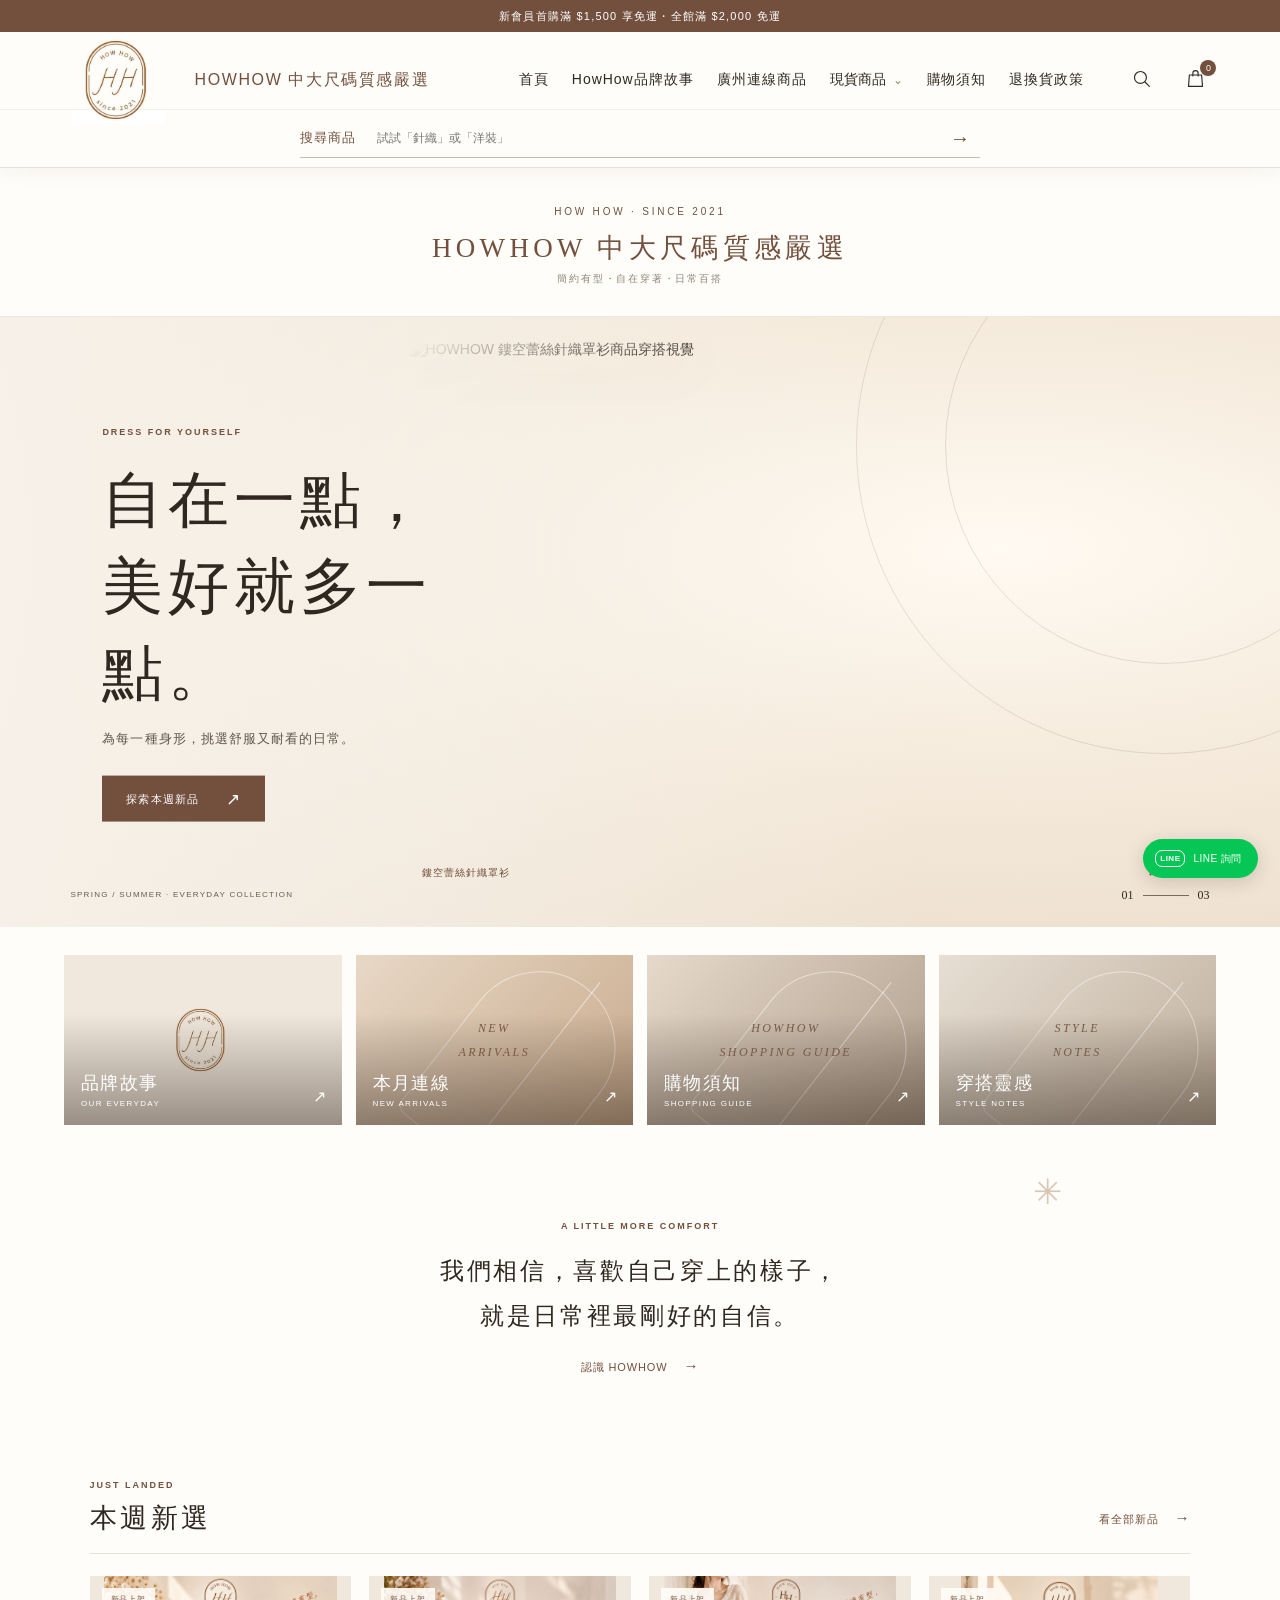
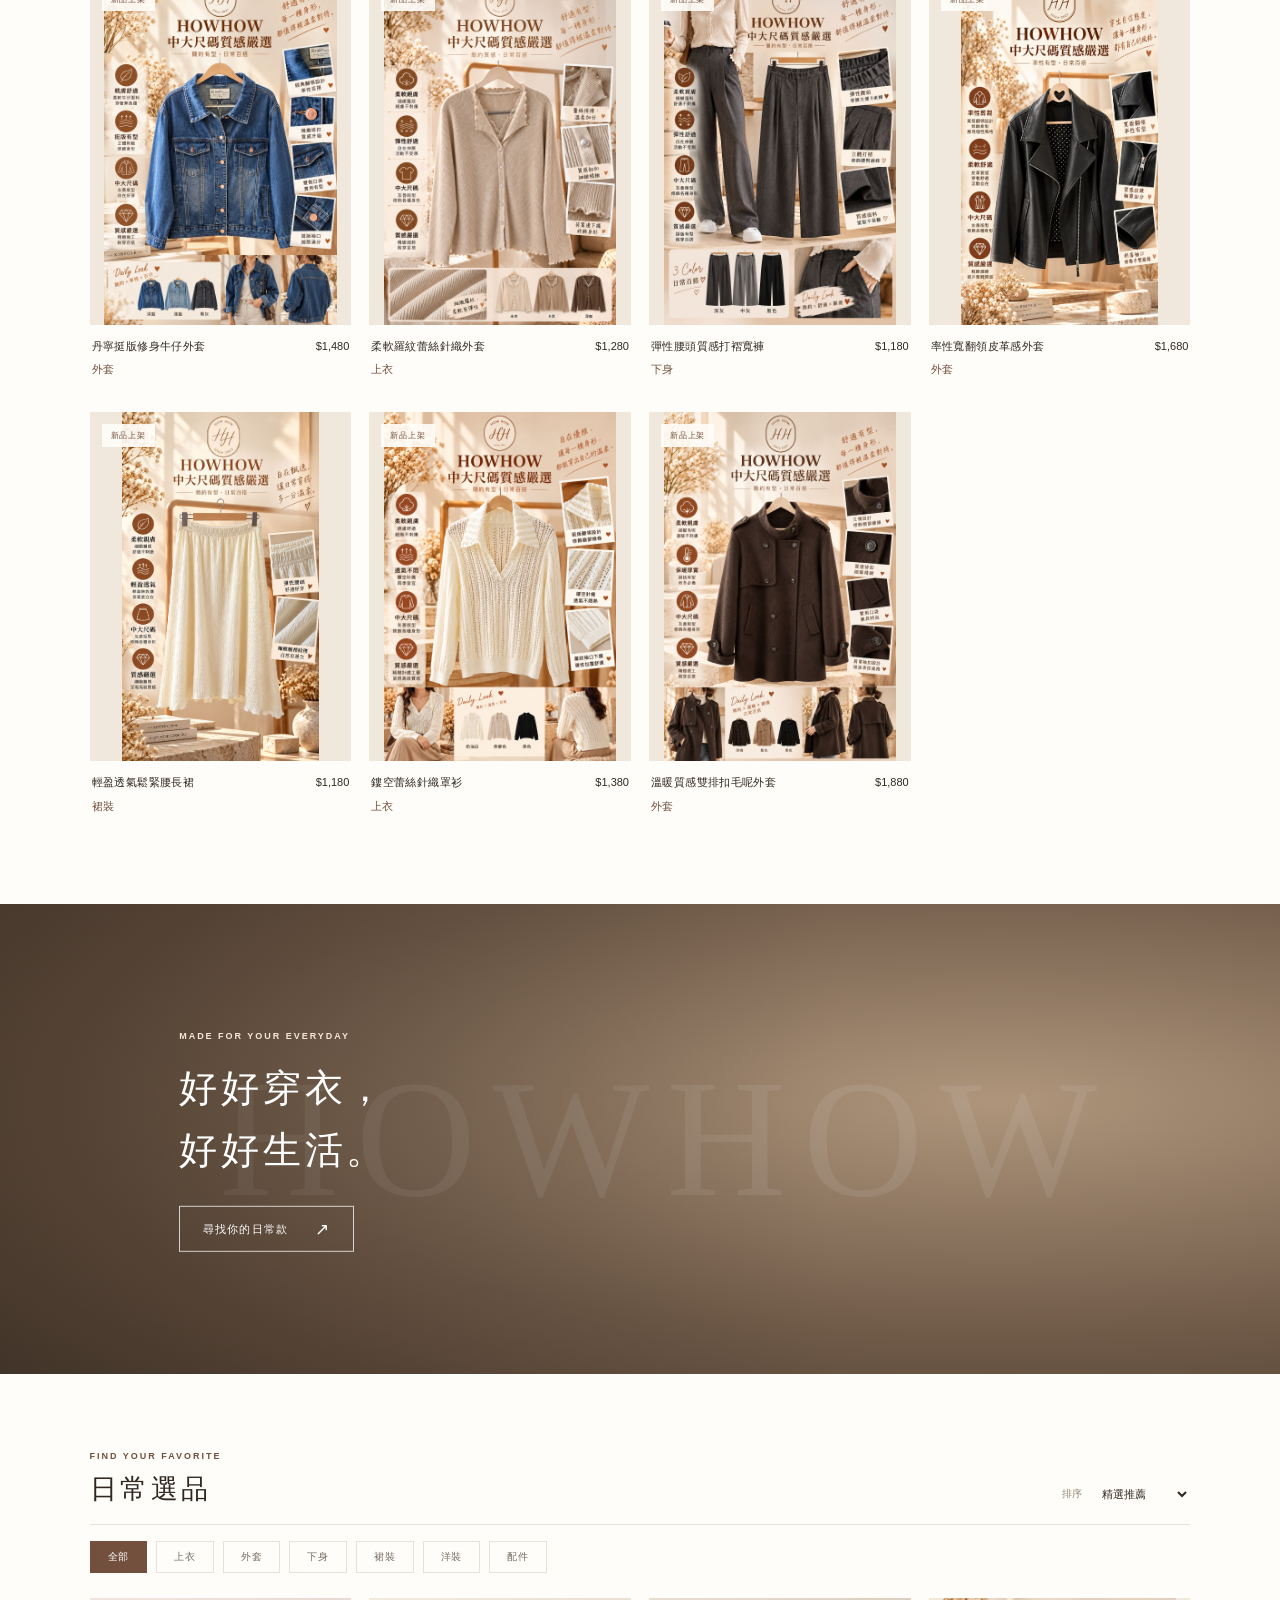
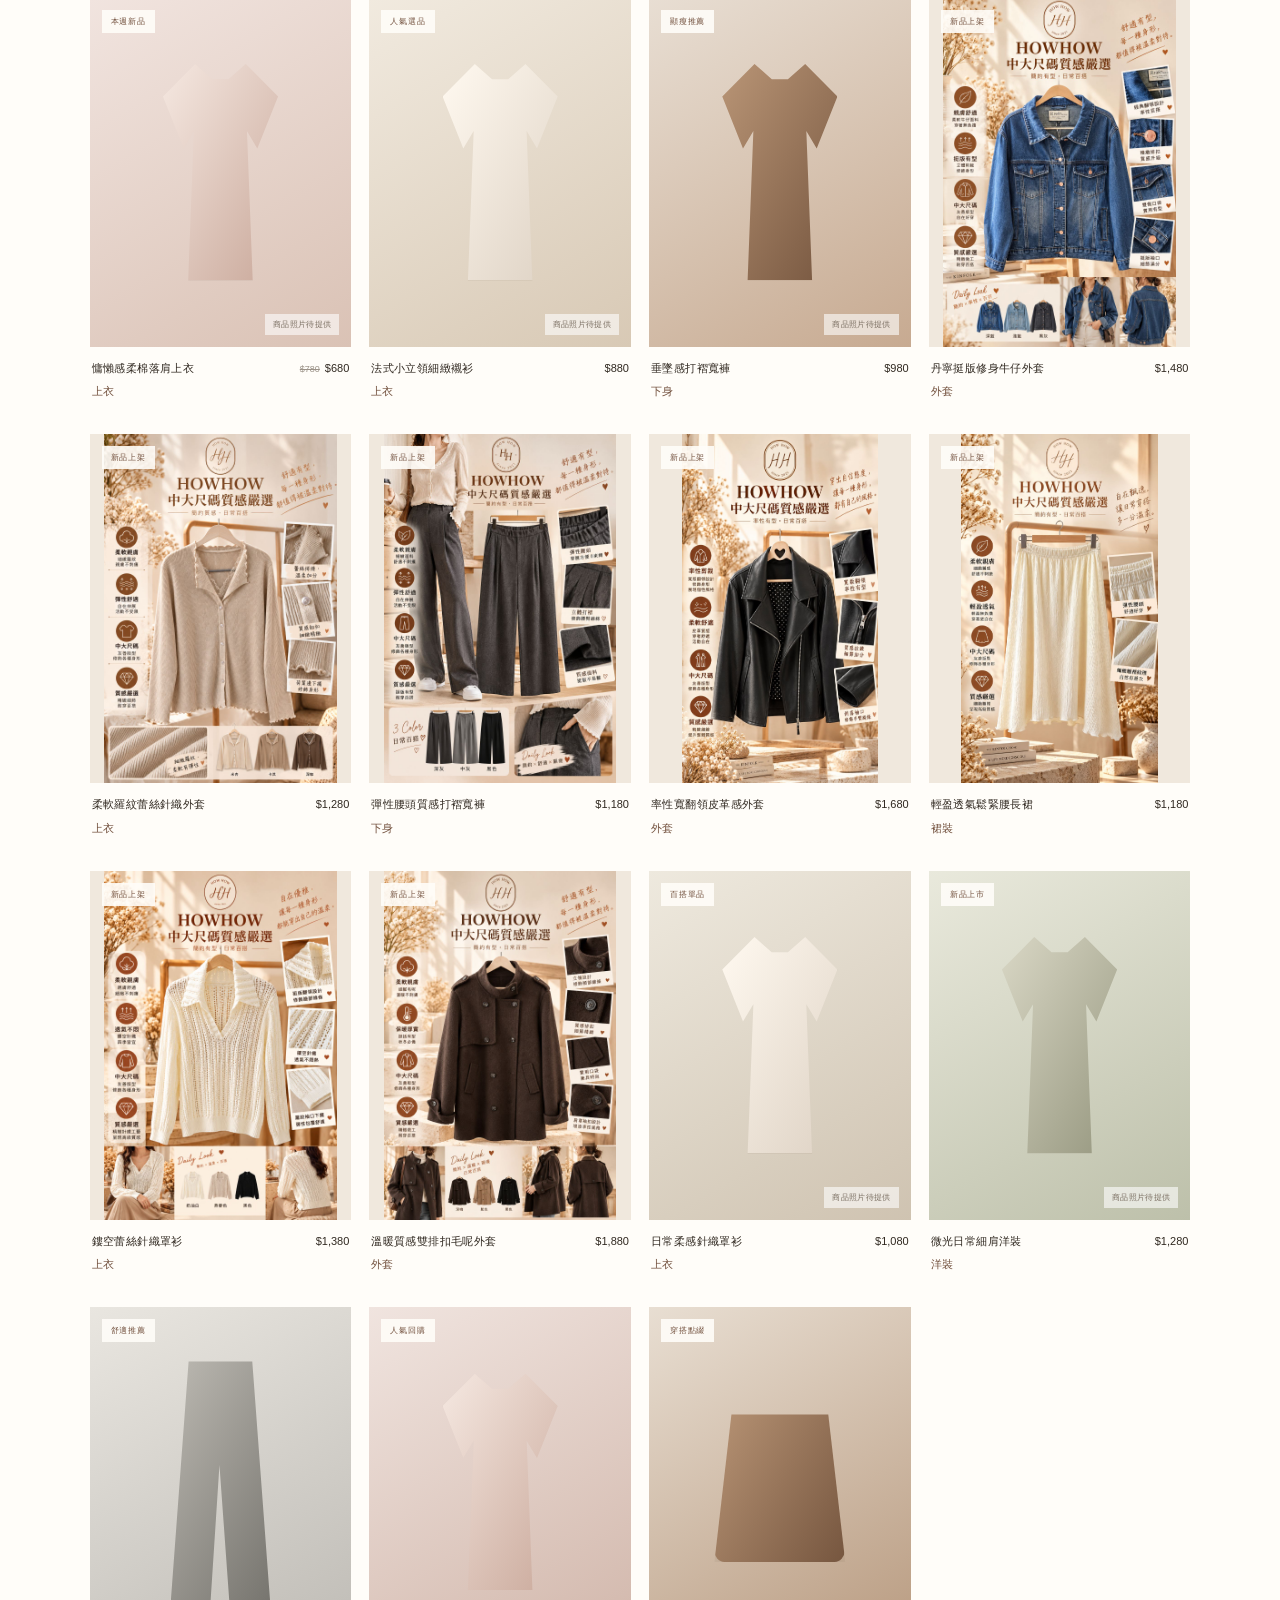
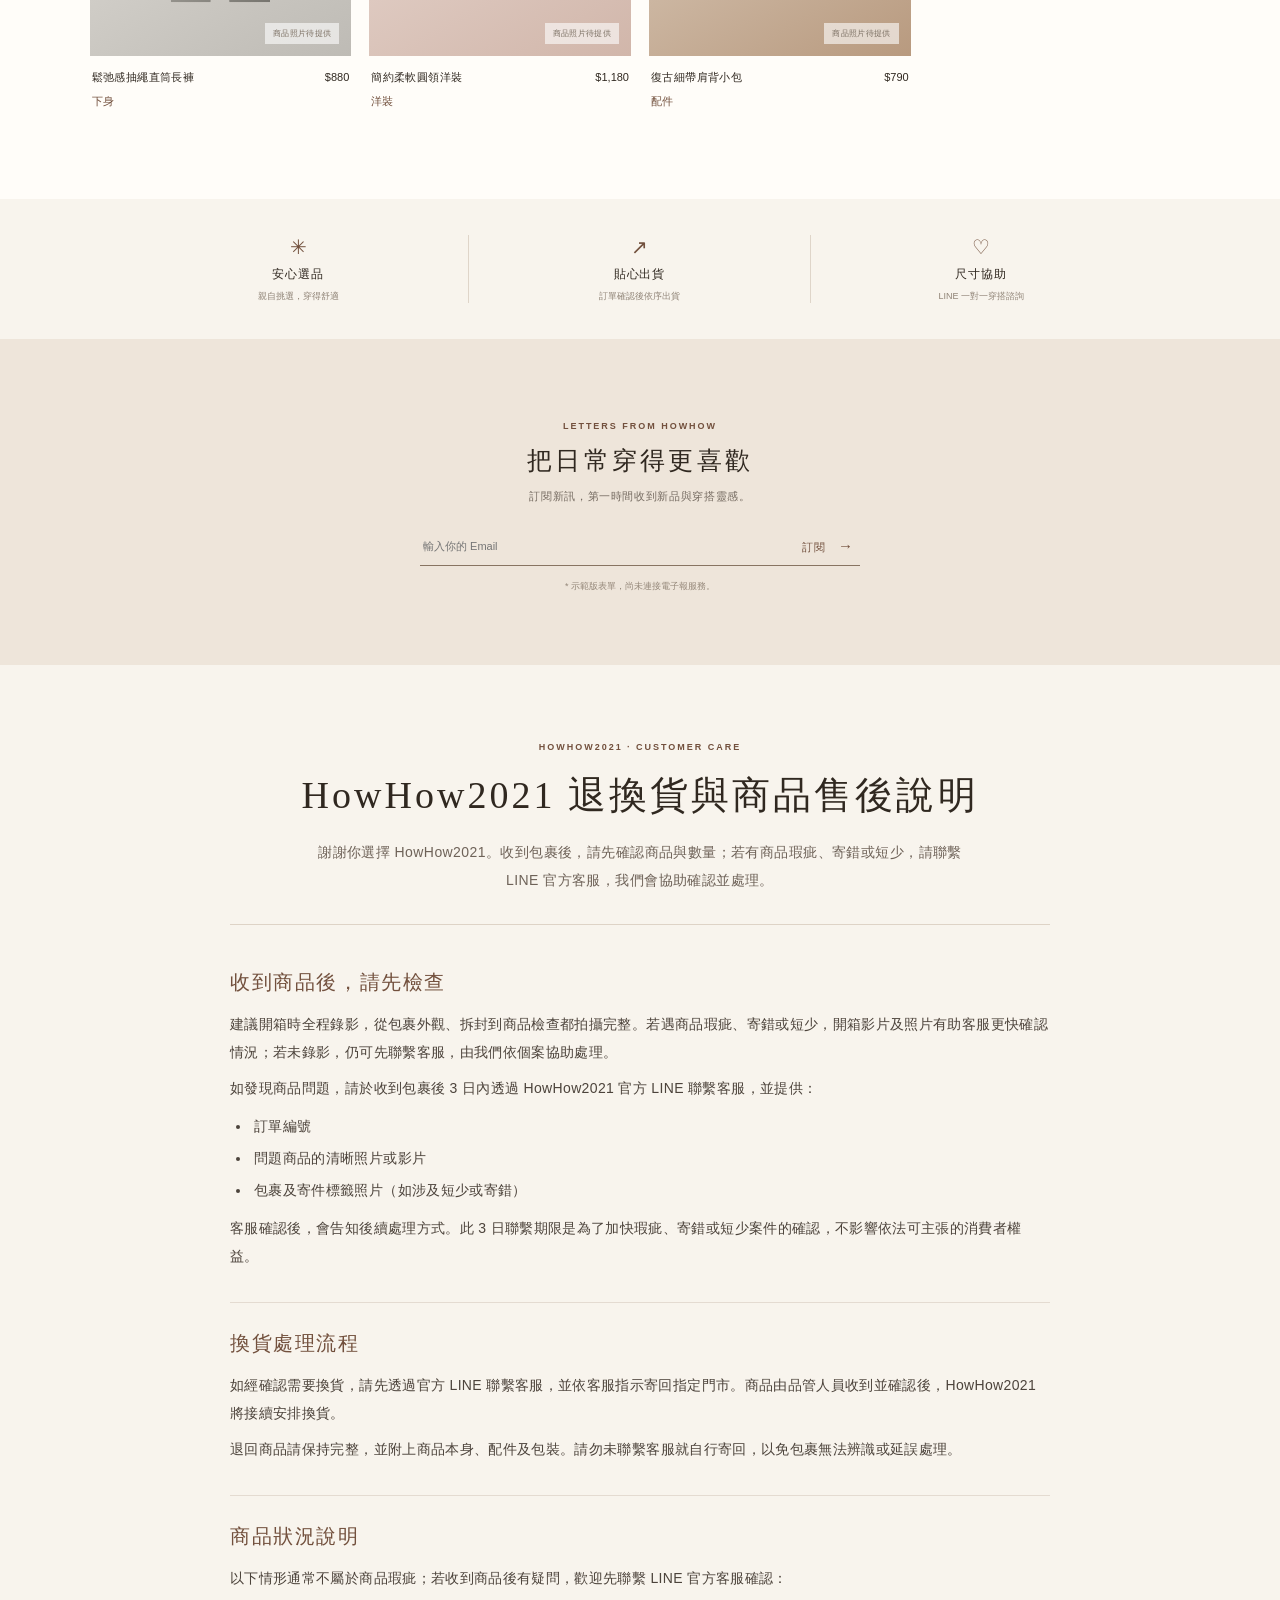
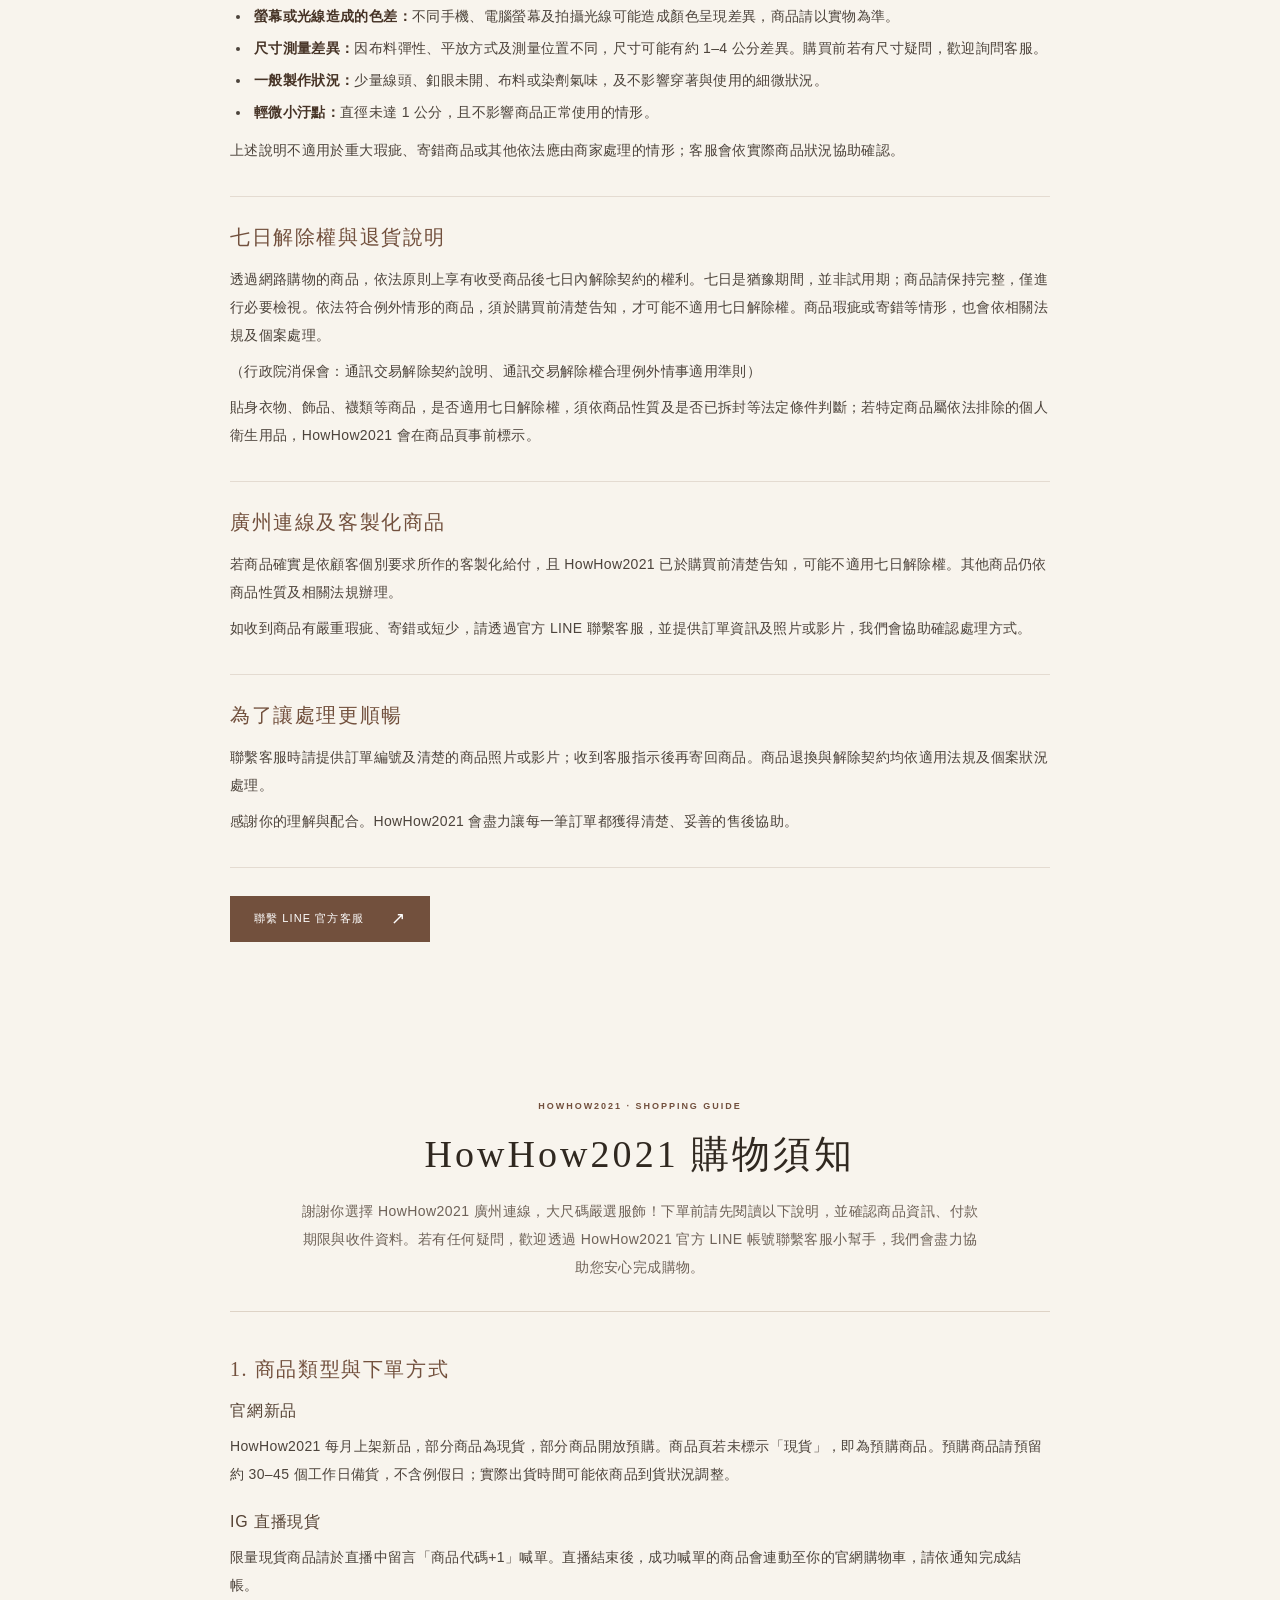
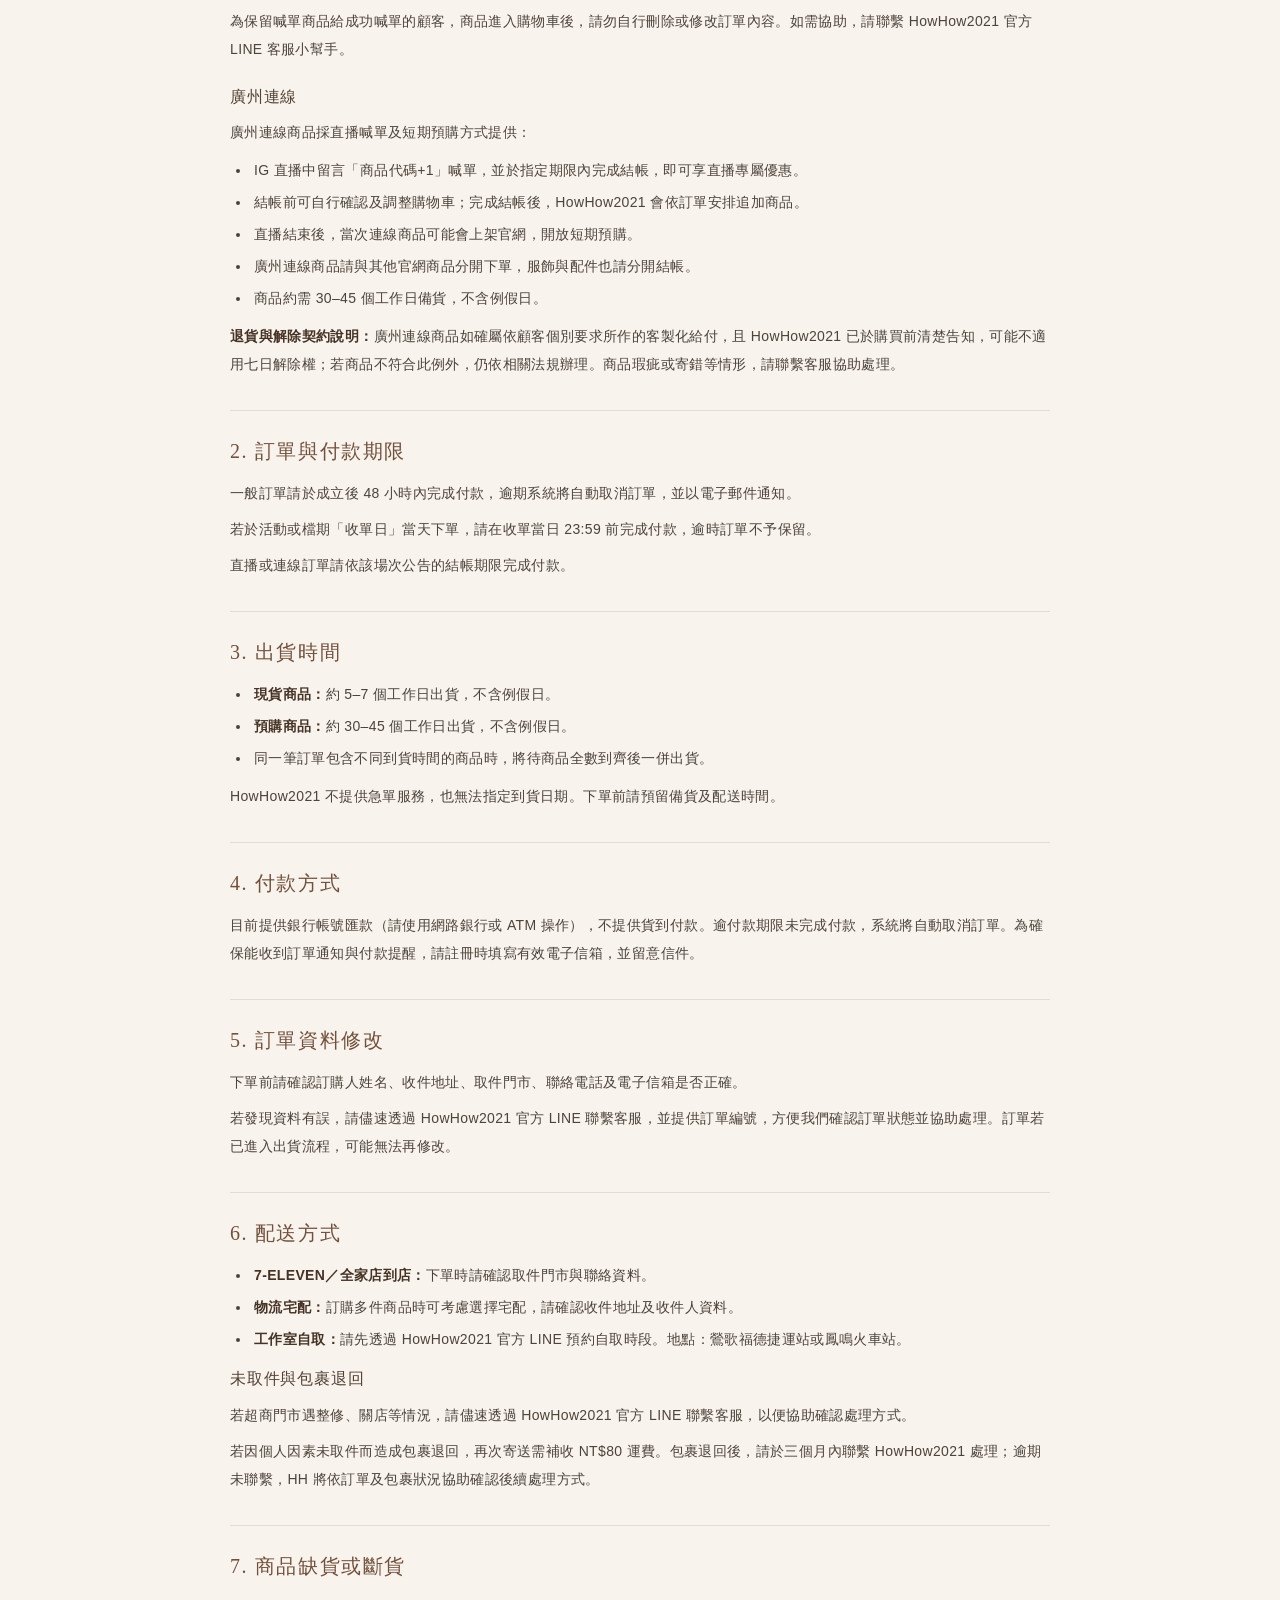
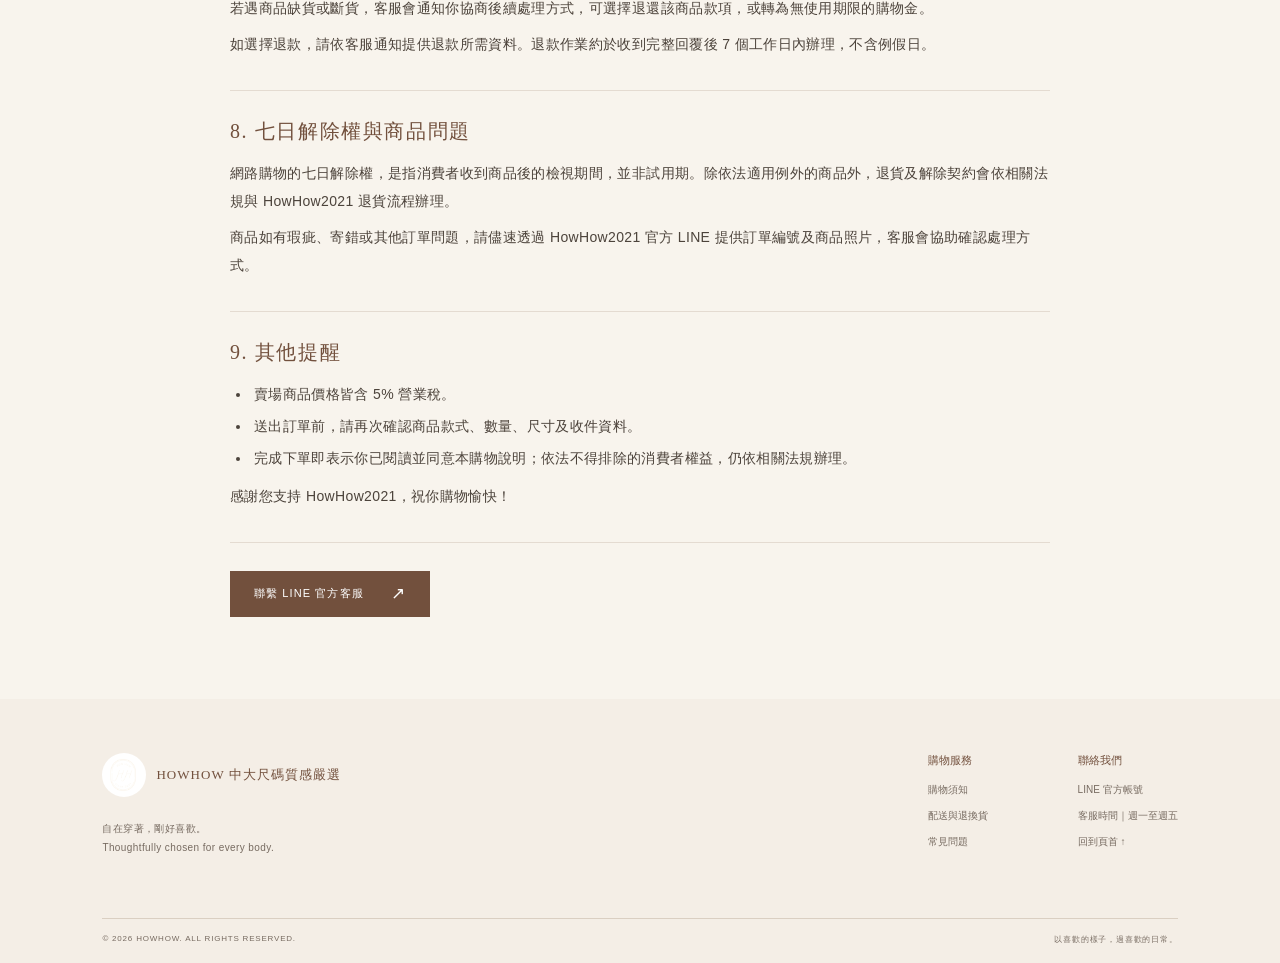
==== commit aa5b19e0: "Add files via upload" ====
--- a/index.html
+++ b/index.html
@@ -8,9 +8,9 @@
   <meta property="og:type" content="website">
   <meta property="og:title" content="HOWHOW 中大尺碼質感嚴選｜穿出自在日常">
   <meta property="og:description" content="為每一種身形，挑選自在又耐看的日常穿搭。">
-  <meta property="og:image" content="assets/howhow-cis.jpg">
+  <meta property="og:image" content="assets/howhow-logo-source.jpg">
   <title>HOWHOW 中大尺碼質感嚴選｜穿出自在日常</title>
-  <link rel="stylesheet" href="styles.css">
+  <link rel="stylesheet" href="styles.css?v=shopping-guide-14">
   <script type="application/ld+json">
   {"@context":"https://schema.org","@type":"ClothingStore","name":"HOWHOW 中大尺碼質感嚴選","description":"為每一種身形，挑選自在又耐看的日常穿搭。","image":"assets/howhow-logo-source.jpg","sameAs":["https://lin.ee/yQwfsVY"]}
   </script>
@@ -21,22 +21,23 @@
     <button class="icon-button menu-toggle" aria-label="開啟選單" id="menuToggle"><span></span><span></span></button>
     <a class="wordmark" href="#top" aria-label="HOWHOW 中大尺碼質感嚴選首頁"><img src="assets/howhow-logo-source.jpg" alt="HOWHOW since 2021 品牌標誌"><span class="wordmark-title">HOWHOW 中大尺碼質感嚴選</span></a>
     <nav class="main-nav" id="mainNav" aria-label="主選單">
-      <a href="#new">新品上市</a><a href="#shop" data-filter="all">全部商品</a><a href="#shop" data-filter="上衣">質感上衣</a><a href="#shop" data-filter="下身">自在下身</a><a href="#story">品牌日常</a>
+      <a href="#top">首頁</a><a href="#story">HowHow品牌故事</a><a href="#new">廣州連線商品</a><div class="nav-dropdown" id="stockDropdown"><button class="nav-dropdown-toggle" id="stockMenuToggle" type="button" aria-expanded="false" aria-controls="stockSubmenu">現貨商品 <span aria-hidden="true">⌄</span></button><div class="nav-submenu" id="stockSubmenu" aria-label="現貨商品分類"><a href="#shop" data-filter="all">全部商品</a><a href="#shop" data-filter="上衣">上衣</a><a href="#shop" data-filter="外套">外套</a><a href="#shop" data-filter="下身">下身</a><a href="#shop" data-filter="裙裝">裙裝</a><a href="#shop" data-filter="洋裝">洋裝</a><a href="#shop" data-filter="配件">配件</a></div></div><a href="#shopping-guide">購物須知</a><a href="#returns">退換貨政策</a>
     </nav>
     <div class="header-actions"><button class="icon-button search-toggle" aria-label="搜尋商品" id="searchToggle"><svg viewBox="0 0 24 24"><circle cx="10.8" cy="10.8" r="6.8"></circle><path d="m16 16 5 5"></path></svg></button><button class="icon-button bag-toggle" aria-label="開啟購物車" id="cartToggle"><svg viewBox="0 0 24 24"><path d="M5 8h14l1 13H4L5 8Z"></path><path d="M9 9V6a3 3 0 0 1 6 0v3"></path></svg><span class="cart-count" id="cartCount">0</span></button></div>
   </header>
   <div class="search-panel" id="searchPanel"><form id="searchForm"><label for="searchInput">搜尋商品</label><input id="searchInput" type="search" placeholder="試試「針織」或「洋裝」"><button type="submit" aria-label="搜尋">→</button></form></div>
+  <section class="store-masthead" aria-label="HOWHOW 品牌資訊"><span class="masthead-overline">HOW HOW · SINCE 2021</span><h2>HOWHOW 中大尺碼質感嚴選</h2><p>簡約有型・自在穿著・日常百搭</p></section>
   <main id="top">
     <section class="hero" aria-label="品牌主視覺">
       <div class="hero-photo hero-art" aria-hidden="true"></div>
       <div class="hero-shade"></div><div class="hero-copy"><span class="eyebrow">DRESS FOR YOURSELF</span><h1>自在一點，<br>美好就多一點。</h1><p>為每一種身形，挑選舒服又耐看的日常。</p><a class="button button-dark" href="#new">探索本週新品 <span>↗</span></a></div>
-      <div class="hero-carousel" id="heroCarousel" aria-label="新品商品輪播，每三秒切換"><a class="hero-slide active" href="#shop" data-product-slide="p10"><img src="assets/product-knit-cardigan.jpg" alt="柔軟羅紋蕾絲針織外套"></a><a class="hero-slide" href="#shop" data-product-slide="p09"><img src="assets/product-denim-jacket.jpg" alt="丹寧挺版修身牛仔外套"></a><a class="hero-slide" href="#shop" data-product-slide="p11"><img src="assets/product-wide-pants.jpg" alt="彈性腰頭質感打褶寬褲"></a><a class="hero-slide" href="#shop" data-product-slide="p12"><img src="assets/product-faux-leather-jacket.jpg" alt="率性寬翻領皮革感外套"></a><a class="hero-slide" href="#shop" data-product-slide="p13"><img src="assets/product-elastic-waist-skirt.jpg" alt="輕盈透氣鬆緊腰長裙"></a><a class="hero-slide" href="#shop" data-product-slide="p14"><img src="assets/product-open-knit-cardigan.jpg" alt="鏤空蕾絲針織罩衫"></a><a class="hero-slide" href="#shop" data-product-slide="p15"><img src="assets/product-wool-coat.jpg" alt="溫暖質感雙排扣毛呢外套"></a><div class="hero-slide-caption"><span id="heroSlideName">柔軟羅紋蕾絲針織外套</span><span class="hero-slide-controls"><button id="heroPrev" aria-label="上一件商品">←</button><span id="heroSlideNumber">01 / 07</span><button id="heroNext" aria-label="下一件商品">→</button></span></div></div>
+      <div class="hero-carousel" id="heroCarousel" aria-label="新品商品輪播，每三秒切換"><a class="hero-slide active" id="heroSlideLink" href="#shop" data-product-slide="p09"><img id="heroSlideImage" src="assets/46306_0.jpg" alt="HOWHOW 丹寧外套穿搭商品視覺" fetchpriority="high"></a><div class="hero-slide-caption"><span id="heroSlideName">丹寧挺版修身牛仔外套</span><span class="hero-slide-controls"><button id="heroPrev" aria-label="上一件商品">←</button><span id="heroSlideNumber">01 / 08</span><button id="heroNext" aria-label="下一件商品">→</button></span></div></div>
       <div class="hero-caption">SPRING / SUMMER · EVERYDAY COLLECTION</div><div class="hero-index">01 <i></i> 03</div>
     </section>
     <section class="quick-links" aria-label="快速連結">
       <a class="quick-card quick-brand" href="#story"><span class="quick-art logo-art"><img src="assets/howhow-logo-source.jpg" alt="HOWHOW 品牌標誌"></span><span class="quick-card-label"><b>品牌故事</b><small>OUR EVERYDAY</small></span><span class="quick-arrow">↗</span></a>
       <a class="quick-card" href="#new"><span class="quick-art art-new"><i>NEW<br>ARRIVALS</i></span><span class="quick-card-label"><b>本月連線</b><small>NEW ARRIVALS</small></span><span class="quick-arrow">↗</span></a>
-      <a class="quick-card" href="#shipping"><span class="quick-art art-guide"><i>HOWHOW<br>SHOPPING GUIDE</i></span><span class="quick-card-label"><b>購物須知</b><small>SHOPPING GUIDE</small></span><span class="quick-arrow">↗</span></a>
+      <a class="quick-card" href="#shopping-guide"><span class="quick-art art-guide"><i>HOWHOW<br>SHOPPING GUIDE</i></span><span class="quick-card-label"><b>購物須知</b><small>SHOPPING GUIDE</small></span><span class="quick-arrow">↗</span></a>
       <a class="quick-card" href="https://lin.ee/yQwfsVY" target="_blank" rel="noopener"><span class="quick-art art-style"><i>STYLE<br>NOTES</i></span><span class="quick-card-label"><b>穿搭靈感</b><small>STYLE NOTES</small></span><span class="quick-arrow">↗</span></a>
     </section>
     <section class="intro" id="story"><span class="eyebrow">A LITTLE MORE COMFORT</span><p>我們相信，喜歡自己穿上的樣子，<br class="desktop-only">就是日常裡最剛好的自信。</p><a href="#shop" class="text-link">認識 HOWHOW <span>→</span></a><div class="intro-flower">✳</div></section>
@@ -46,10 +47,37 @@
     <section class="service-strip" id="shipping"><div><span class="service-icon">✳</span><b>安心選品</b><small>親自挑選，穿得舒適</small></div><div><span class="service-icon">↗</span><b>貼心出貨</b><small>訂單確認後依序出貨</small></div><div><span class="service-icon">♡</span><b>尺寸協助</b><small>LINE 一對一穿搭諮詢</small></div></section>
     <section class="newsletter"><span class="eyebrow">LETTERS FROM HOWHOW</span><h2>把日常穿得更喜歡</h2><p>訂閱新訊，第一時間收到新品與穿搭靈感。</p><form id="newsletterForm"><label class="visually-hidden" for="emailInput">電子郵件</label><input id="emailInput" type="email" placeholder="輸入你的 Email" required><button type="submit">訂閱 <span>→</span></button></form><small id="newsletterMessage">* 示範版表單，尚未連接電子報服務。</small></section>
   </main>
-  <footer class="site-footer"><div class="footer-brand"><a class="wordmark" href="#top"><img src="assets/howhow-logo-source.jpg" alt="HOWHOW 品牌標誌"><span class="wordmark-title">HOWHOW 中大尺碼質感嚴選</span></a><p>自在穿著，剛好喜歡。<br>Thoughtfully chosen for every body.</p></div><div class="footer-links"><div><b>購物服務</b><a href="#shipping">購物須知</a><a href="#shipping">配送與退換貨</a><a href="#shop">常見問題</a></div><div><b>聯絡我們</b><a href="https://lin.ee/yQwfsVY" target="_blank" rel="noopener">LINE 官方帳號</a><a href="https://lin.ee/yQwfsVY" target="_blank" rel="noopener">客服時間｜週一至週五</a><a href="#top">回到頁首 ↑</a></div></div><div class="copyright">© 2026 HOWHOW. ALL RIGHTS RESERVED. <span>以喜歡的樣子，過喜歡的日常。</span></div></footer>
+  <section class="policy-page" id="returns" aria-labelledby="returnsTitle">
+    <header class="policy-heading"><span class="eyebrow">HOWHOW2021 · CUSTOMER CARE</span><h1 id="returnsTitle">HowHow2021 退換貨與商品售後說明</h1><p>謝謝你選擇 HowHow2021。收到包裹後，請先確認商品與數量；若有商品瑕疵、寄錯或短少，請聯繫 LINE 官方客服，我們會協助確認並處理。</p></header>
+    <div class="policy-content">
+      <section><h2>收到商品後，請先檢查</h2><p>建議開箱時全程錄影，從包裹外觀、拆封到商品檢查都拍攝完整。若遇商品瑕疵、寄錯或短少，開箱影片及照片有助客服更快確認情況；若未錄影，仍可先聯繫客服，由我們依個案協助處理。</p><p>如發現商品問題，請於收到包裹後 3 日內透過 HowHow2021 官方 LINE 聯繫客服，並提供：</p><ul><li>訂單編號</li><li>問題商品的清晰照片或影片</li><li>包裹及寄件標籤照片（如涉及短少或寄錯）</li></ul><p>客服確認後，會告知後續處理方式。此 3 日聯繫期限是為了加快瑕疵、寄錯或短少案件的確認，不影響依法可主張的消費者權益。</p></section>
+      <section><h2>換貨處理流程</h2><p>如經確認需要換貨，請先透過官方 LINE 聯繫客服，並依客服指示寄回指定門市。商品由品管人員收到並確認後，HowHow2021 將接續安排換貨。</p><p>退回商品請保持完整，並附上商品本身、配件及包裝。請勿未聯繫客服就自行寄回，以免包裹無法辨識或延誤處理。</p></section>
+      <section><h2>商品狀況說明</h2><p>以下情形通常不屬於商品瑕疵；若收到商品後有疑問，歡迎先聯繫 LINE 官方客服確認：</p><ul><li><strong>螢幕或光線造成的色差：</strong>不同手機、電腦螢幕及拍攝光線可能造成顏色呈現差異，商品請以實物為準。</li><li><strong>尺寸測量差異：</strong>因布料彈性、平放方式及測量位置不同，尺寸可能有約 1–4 公分差異。購買前若有尺寸疑問，歡迎詢問客服。</li><li><strong>一般製作狀況：</strong>少量線頭、釦眼未開、布料或染劑氣味，及不影響穿著與使用的細微狀況。</li><li><strong>輕微小汙點：</strong>直徑未達 1 公分，且不影響商品正常使用的情形。</li></ul><p>上述說明不適用於重大瑕疵、寄錯商品或其他依法應由商家處理的情形；客服會依實際商品狀況協助確認。</p></section>
+      <section><h2>七日解除權與退貨說明</h2><p>透過網路購物的商品，依法原則上享有收受商品後七日內解除契約的權利。七日是猶豫期間，並非試用期；商品請保持完整，僅進行必要檢視。依法符合例外情形的商品，須於購買前清楚告知，才可能不適用七日解除權。商品瑕疵或寄錯等情形，也會依相關法規及個案處理。</p><p>（行政院消保會：通訊交易解除契約說明、通訊交易解除權合理例外情事適用準則）</p><p>貼身衣物、飾品、襪類等商品，是否適用七日解除權，須依商品性質及是否已拆封等法定條件判斷；若特定商品屬依法排除的個人衛生用品，HowHow2021 會在商品頁事前標示。</p></section>
+      <section><h2>廣州連線及客製化商品</h2><p>若商品確實是依顧客個別要求所作的客製化給付，且 HowHow2021 已於購買前清楚告知，可能不適用七日解除權。其他商品仍依商品性質及相關法規辦理。</p><p>如收到商品有嚴重瑕疵、寄錯或短少，請透過官方 LINE 聯繫客服，並提供訂單資訊及照片或影片，我們會協助確認處理方式。</p></section>
+      <section><h2>為了讓處理更順暢</h2><p>聯繫客服時請提供訂單編號及清楚的商品照片或影片；收到客服指示後再寄回商品。商品退換與解除契約均依適用法規及個案狀況處理。</p><p>感謝你的理解與配合。HowHow2021 會盡力讓每一筆訂單都獲得清楚、妥善的售後協助。</p></section>
+      <a class="button button-dark policy-contact" href="https://lin.ee/yQwfsVY" target="_blank" rel="noopener">聯繫 LINE 官方客服 <span>↗</span></a>
+    </div>
+  </section>
+  <section class="policy-page" id="shopping-guide" aria-labelledby="shoppingGuideTitle">
+    <header class="policy-heading"><span class="eyebrow">HOWHOW2021 · SHOPPING GUIDE</span><h1 id="shoppingGuideTitle">HowHow2021 購物須知</h1><p>謝謝你選擇 HowHow2021 廣州連線，大尺碼嚴選服飾！下單前請先閱讀以下說明，並確認商品資訊、付款期限與收件資料。若有任何疑問，歡迎透過 HowHow2021 官方 LINE 帳號聯繫客服小幫手，我們會盡力協助您安心完成購物。</p></header>
+    <div class="policy-content">
+      <section><h2>1. 商品類型與下單方式</h2><h3>官網新品</h3><p>HowHow2021 每月上架新品，部分商品為現貨，部分商品開放預購。商品頁若未標示「現貨」，即為預購商品。預購商品請預留約 30–45 個工作日備貨，不含例假日；實際出貨時間可能依商品到貨狀況調整。</p><h3>IG 直播現貨</h3><p>限量現貨商品請於直播中留言「商品代碼+1」喊單。直播結束後，成功喊單的商品會連動至你的官網購物車，請依通知完成結帳。</p><p>為保留喊單商品給成功喊單的顧客，商品進入購物車後，請勿自行刪除或修改訂單內容。如需協助，請聯繫 HowHow2021 官方 LINE 客服小幫手。</p><h3>廣州連線</h3><p>廣州連線商品採直播喊單及短期預購方式提供：</p><ul><li>IG 直播中留言「商品代碼+1」喊單，並於指定期限內完成結帳，即可享直播專屬優惠。</li><li>結帳前可自行確認及調整購物車；完成結帳後，HowHow2021 會依訂單安排追加商品。</li><li>直播結束後，當次連線商品可能會上架官網，開放短期預購。</li><li>廣州連線商品請與其他官網商品分開下單，服飾與配件也請分開結帳。</li><li>商品約需 30–45 個工作日備貨，不含例假日。</li></ul><p><strong>退貨與解除契約說明：</strong>廣州連線商品如確屬依顧客個別要求所作的客製化給付，且 HowHow2021 已於購買前清楚告知，可能不適用七日解除權；若商品不符合此例外，仍依相關法規辦理。商品瑕疵或寄錯等情形，請聯繫客服協助處理。</p></section>
+      <section><h2>2. 訂單與付款期限</h2><p>一般訂單請於成立後 48 小時內完成付款，逾期系統將自動取消訂單，並以電子郵件通知。</p><p>若於活動或檔期「收單日」當天下單，請在收單當日 23:59 前完成付款，逾時訂單不予保留。</p><p>直播或連線訂單請依該場次公告的結帳期限完成付款。</p></section>
+      <section><h2>3. 出貨時間</h2><ul><li><strong>現貨商品：</strong>約 5–7 個工作日出貨，不含例假日。</li><li><strong>預購商品：</strong>約 30–45 個工作日出貨，不含例假日。</li><li>同一筆訂單包含不同到貨時間的商品時，將待商品全數到齊後一併出貨。</li></ul><p>HowHow2021 不提供急單服務，也無法指定到貨日期。下單前請預留備貨及配送時間。</p></section>
+      <section><h2>4. 付款方式</h2><p>目前提供銀行帳號匯款（請使用網路銀行或 ATM 操作），不提供貨到付款。逾付款期限未完成付款，系統將自動取消訂單。為確保能收到訂單通知與付款提醒，請註冊時填寫有效電子信箱，並留意信件。</p></section>
+      <section><h2>5. 訂單資料修改</h2><p>下單前請確認訂購人姓名、收件地址、取件門市、聯絡電話及電子信箱是否正確。</p><p>若發現資料有誤，請儘速透過 HowHow2021 官方 LINE 聯繫客服，並提供訂單編號，方便我們確認訂單狀態並協助處理。訂單若已進入出貨流程，可能無法再修改。</p></section>
+      <section><h2>6. 配送方式</h2><ul><li><strong>7-ELEVEN／全家店到店：</strong>下單時請確認取件門市與聯絡資料。</li><li><strong>物流宅配：</strong>訂購多件商品時可考慮選擇宅配，請確認收件地址及收件人資料。</li><li><strong>工作室自取：</strong>請先透過 HowHow2021 官方 LINE 預約自取時段。地點：鶯歌福德捷運站或鳳鳴火車站。</li></ul><h3>未取件與包裹退回</h3><p>若超商門市遇整修、關店等情況，請儘速透過 HowHow2021 官方 LINE 聯繫客服，以便協助確認處理方式。</p><p>若因個人因素未取件而造成包裹退回，再次寄送需補收 NT$80 運費。包裹退回後，請於三個月內聯繫 HowHow2021 處理；逾期未聯繫，HH 將依訂單及包裹狀況協助確認後續處理方式。</p></section>
+      <section><h2>7. 商品缺貨或斷貨</h2><p>若遇商品缺貨或斷貨，客服會通知你協商後續處理方式，可選擇退還該商品款項，或轉為無使用期限的購物金。</p><p>如選擇退款，請依客服通知提供退款所需資料。退款作業約於收到完整回覆後 7 個工作日內辦理，不含例假日。</p></section>
+      <section><h2>8. 七日解除權與商品問題</h2><p>網路購物的七日解除權，是指消費者收到商品後的檢視期間，並非試用期。除依法適用例外的商品外，退貨及解除契約會依相關法規與 HowHow2021 退貨流程辦理。</p><p>商品如有瑕疵、寄錯或其他訂單問題，請儘速透過 HowHow2021 官方 LINE 提供訂單編號及商品照片，客服會協助確認處理方式。</p></section>
+      <section><h2>9. 其他提醒</h2><ul><li>賣場商品價格皆含 5% 營業稅。</li><li>送出訂單前，請再次確認商品款式、數量、尺寸及收件資料。</li><li>完成下單即表示你已閱讀並同意本購物說明；依法不得排除的消費者權益，仍依相關法規辦理。</li></ul><p>感謝您支持 HowHow2021，祝你購物愉快！</p></section>
+      <a class="button button-dark policy-contact" href="https://lin.ee/yQwfsVY" target="_blank" rel="noopener">聯繫 LINE 官方客服 <span>↗</span></a>
+    </div>
+  </section>
+  <footer class="site-footer"><div class="footer-brand"><a class="wordmark" href="#top"><img src="assets/howhow-logo-source.jpg" alt="HOWHOW 品牌標誌"><span class="wordmark-title">HOWHOW 中大尺碼質感嚴選</span></a><p>自在穿著，剛好喜歡。<br>Thoughtfully chosen for every body.</p></div><div class="footer-links"><div><b>購物服務</b><a href="#shopping-guide">購物須知</a><a href="#returns">配送與退換貨</a><a href="#shop">常見問題</a></div><div><b>聯絡我們</b><a href="https://lin.ee/yQwfsVY" target="_blank" rel="noopener">LINE 官方帳號</a><a href="https://lin.ee/yQwfsVY" target="_blank" rel="noopener">客服時間｜週一至週五</a><a href="#top">回到頁首 ↑</a></div></div><div class="copyright">© 2026 HOWHOW. ALL RIGHTS RESERVED. <span>以喜歡的樣子，過喜歡的日常。</span></div></footer>
   <a class="line-float" href="https://lin.ee/yQwfsVY" target="_blank" rel="noopener" aria-label="加入 HOWHOW LINE 官方帳號"><span class="line-mark">LINE</span><span>LINE 詢問</span></a>
   <div class="overlay" id="overlay"></div><aside class="cart-drawer" id="cartDrawer" aria-label="購物車" aria-hidden="true"><div class="drawer-heading"><div><span class="eyebrow">YOUR SELECTION</span><h2>購物車 <small id="drawerCount">(0)</small></h2></div><button class="close-button" id="closeCart" aria-label="關閉購物車">×</button></div><div class="cart-items" id="cartItems"></div><div class="cart-empty" id="cartEmpty"><span>♡</span><p>購物車裡還沒有商品</p><button class="text-link" id="continueShopping">去逛逛 <span>→</span></button></div><div class="cart-bottom" id="cartBottom"><div class="subtotal"><span>小計</span><b id="cartSubtotal">$0</b></div><p>運費將於結帳時依配送方式計算</p><button class="button button-dark checkout-button" id="checkoutButton">前往結帳 <span>→</span></button><small id="checkoutMessage">示範商店目前未串接金流服務</small></div></aside>
   <div class="modal" id="productModal" role="dialog" aria-modal="true" aria-label="商品詳情"><button class="close-button modal-close" id="closeModal" aria-label="關閉商品詳情">×</button><div class="modal-content" id="modalContent"></div></div>
-  <script src="script.js"></script>
+  <script src="script.js?v=banner-carousel-9"></script>
 </body>
 </html>
--- a/styles.css
+++ b/styles.css
@@ -84,4 +84,170 @@
 /* Desktop: the product carousel occupies the right two-thirds and dissolves into the hero background. */
 @media(min-width:651px){.hero-copy{left:7%;top:50%;transform:translateY(-50%);width:30%;max-width:390px}.hero-carousel{position:absolute;top:5%;right:2%;width:64%;height:90%;margin:0;background:transparent}.hero-slide{align-items:center;padding:0}.hero-slide img{mask-image:radial-gradient(ellipse at center,#000 59%,rgba(0,0,0,.96) 70%,transparent 99%);-webkit-mask-image:radial-gradient(ellipse at center,#000 59%,rgba(0,0,0,.96) 70%,transparent 99%)}.hero-slide-caption{background:transparent;bottom:2%;padding:8px 12px;color:#72503d}}
 @media(max-width:650px){.hero-copy{position:relative;left:auto;top:auto;transform:none;width:auto;max-width:none;margin:0 6%}.hero-carousel{position:relative;top:auto;right:auto;width:92%;height:310px;margin:18px auto 0;background:transparent}.hero-slide{align-items:center;padding:0 0 34px}.hero-slide img{mask-image:radial-gradient(ellipse at center,#000 59%,rgba(0,0,0,.96) 70%,transparent 99%);-webkit-mask-image:radial-gradient(ellipse at center,#000 59%,rgba(0,0,0,.96) 70%,transparent 99%)}.hero-slide-caption{background:transparent;bottom:0;padding:7px 10px;font-size:9px}}
+/* Mobile carousel fallback: reserve visible space and keep the active image above decorative layers. */
+@media(max-width:650px){
+  .hero{overflow:visible;min-height:0;height:auto;padding-bottom:20px}
+  .hero-copy{z-index:2}
+  .hero h1{font-size:clamp(30px,8vw,34px);line-height:1.38}
+  .hero-carousel{display:block!important;position:relative!important;z-index:3!important;width:92%!important;height:300px!important;min-height:300px;margin:16px auto 0!important;overflow:hidden;background:rgba(239,229,216,.55)}
+  .hero-slide{position:absolute;inset:0;display:flex;z-index:0}
+  .hero-slide.active{display:flex;z-index:1;opacity:1;visibility:visible}
+  .hero-slide img{display:block;position:relative;z-index:1;width:100%;height:100%;object-fit:contain;opacity:1;visibility:visible}
+  .hero-slide-caption{z-index:2;background:rgba(255,253,249,.78);bottom:0}
+  .hero-caption{z-index:2}
+}
 @media(prefers-reduced-motion:reduce){*,*::before,*::after{scroll-behavior:auto!important;transition:none!important}}
+/* DUDO-inspired storefront rhythm: centered brand masthead, quiet navigation, and product-first gallery. */
+.store-masthead{padding:34px 20px 30px;text-align:center;background:#fffdf9;color:#72503d;border-bottom:1px solid #eee7de}
+.masthead-overline{font:10px/1.4 var(--sans);letter-spacing:.28em}
+.store-masthead h2{font:500 clamp(19px,2.3vw,27px)/1.5 var(--serif);letter-spacing:.16em;margin:9px 0 3px}
+.store-masthead p{font-size:10px;letter-spacing:.18em;color:#8f8376;margin:0}
+.site-header{grid-template-columns:1fr auto 1fr}
+.site-header>.wordmark{grid-column:2;justify-self:center}
+.main-nav{gap:clamp(14px,2vw,30px)}
+.main-nav a{font-size:11px;letter-spacing:.08em}
+.hero{height:min(610px,58vw);min-height:430px;background:#f4eee6}
+.hero-copy{left:8%;width:29%;max-width:350px}
+.hero-carousel{right:3%;width:65%;height:92%;top:4%}
+.hero-slide-caption{font-size:10px;letter-spacing:.1em}
+.quick-links{margin-top:28px;gap:14px}
+.quick-card{height:170px}
+.product-section{padding-top:20px}
+.section-heading{border-bottom:1px solid var(--line);padding-bottom:17px;margin-bottom:22px}
+.shop-section{padding-top:72px}
+.site-footer{background:#f4eee6;color:#554234}
+.site-footer .wordmark,.site-footer .footer-links b{color:#72503d}
+.footer-brand p,.footer-links>div,.copyright{color:#776b61}
+.copyright{border-color:#dacfc2}
+@media(max-width:900px){.site-header{grid-template-columns:1fr auto 1fr}.main-nav{gap:11px}.main-nav a{font-size:10px}.hero{height:500px;min-height:430px}}
+@media(max-width:650px){
+  .store-masthead{padding:23px 14px 21px}
+  .masthead-overline{font-size:8px}
+  .store-masthead h2{font-size:17px;letter-spacing:.09em;margin:7px 0 2px}
+  .store-masthead p{font-size:8px;letter-spacing:.1em}
+  .site-header{grid-template-columns:34px minmax(0,1fr) 60px}
+  .site-header>.wordmark{grid-column:2}
+  .hero{height:auto;min-height:0;padding:28px 0 22px}
+  .hero-copy{margin:0 6%;width:auto;max-width:none}
+  .hero-carousel{position:relative;top:auto;right:auto;width:92%;height:310px;margin:18px auto 0}
+  .quick-links{margin-top:16px}
+  .product-section{padding-top:10px}
+  .shop-section{padding-top:50px}
+}
+/* Header refinement: give the brand mark its own generous left area, then leave a clear gap before navigation. */
+@media(min-width:901px){
+  .site-header{grid-template-columns:minmax(260px,auto) minmax(0,1fr) auto;column-gap:clamp(38px,5.5vw,82px);padding-inline:5.2%}
+  .site-header>.wordmark{grid-column:1;justify-self:start;flex-direction:row;align-items:center;gap:20px}
+  .site-header>.wordmark img{width:72px;height:72px;object-fit:contain;border-radius:0;mix-blend-mode:multiply}
+  .site-header .wordmark-title{font-size:17px;letter-spacing:.1em;font-weight:500}
+  .site-header .main-nav{grid-column:2;justify-self:start;gap:clamp(18px,2vw,30px);margin-left:10px;white-space:nowrap}
+  .site-header .header-actions{grid-column:3}
+}
+@media(min-width:651px) and (max-width:900px){
+  .site-header{grid-template-columns:minmax(215px,auto) minmax(0,1fr) auto;column-gap:22px;padding-inline:3%}
+  .site-header>.wordmark{grid-column:1;justify-self:start;flex-direction:row;gap:12px}
+  .site-header>.wordmark img{width:56px;height:56px;object-fit:contain;border-radius:0;mix-blend-mode:multiply}
+  .site-header .wordmark-title{font-size:13px;white-space:normal;max-width:150px;line-height:1.5}
+  .site-header .main-nav{grid-column:2;justify-self:start;gap:12px;flex-wrap:wrap}
+  .site-header .header-actions{grid-column:3}
+}
+@media(max-width:650px){
+  .site-header>.wordmark{gap:10px}
+  .site-header>.wordmark img{width:38px;height:38px;object-fit:contain;border-radius:0;mix-blend-mode:multiply}
+  .site-header .wordmark-title{font-size:clamp(11px,3.3vw,14px)}
+}
+@media(min-width:901px){
+  .site-header{grid-template-columns:minmax(310px,auto) minmax(0,1fr) auto;column-gap:clamp(54px,6vw,92px)}
+  .site-header>.wordmark{gap:22px}
+  .site-header>.wordmark img{width:90px;height:90px;clip-path:inset(12%);object-fit:contain}
+  .site-header .main-nav{margin-left:0;gap:clamp(22px,2.2vw,34px)}
+}
+@media(min-width:651px) and (max-width:900px){.site-header>.wordmark img{width:66px;height:66px;clip-path:inset(12%)}}
+@media(max-width:650px){.site-header>.wordmark img{width:48px;height:48px;clip-path:inset(12%)}}
+@media(min-width:901px){
+  .site-header{grid-template-columns:minmax(350px,auto) minmax(0,1fr) auto;column-gap:clamp(64px,7vw,104px)}
+  .site-header>.wordmark{gap:24px}
+  .site-header>.wordmark img{width:104px;height:96px;clip-path:inset(10%);transform:scale(1.12)}
+  .site-header .wordmark-title{white-space:nowrap;font-size:16px}
+}
+@media(min-width:651px) and (max-width:900px){
+  .site-header{grid-template-columns:minmax(240px,auto) minmax(0,1fr) auto;column-gap:38px}
+  .site-header>.wordmark{gap:16px}
+  .site-header>.wordmark img{width:72px;height:68px;transform:scale(1.22)}
+  .site-header .main-nav{gap:11px}
+}
+/* Improve readability of the top navigation links across desktop and tablet layouts. */
+@media(min-width:651px){
+  .site-header .main-nav a{font-size:14px;letter-spacing:.07em}
+  .site-header .main-nav{gap:clamp(16px,1.8vw,28px)}
+}
+@media(min-width:651px) and (max-width:900px){
+  .site-header .main-nav a{font-size:13px;letter-spacing:.03em}
+  .site-header .main-nav{gap:9px}
+}
+@media(max-width:650px){
+  .site-header .main-nav a{font-size:14px;letter-spacing:.06em}
+}
+/* Stock navigation dropdown mirrors the quick category filters in the product section. */
+.nav-dropdown{position:relative;display:flex;align-items:center;height:100%}
+.nav-dropdown-toggle{appearance:none;border:0;background:none;color:inherit;padding:10px 0;font:inherit;font-size:inherit;letter-spacing:inherit;white-space:nowrap;cursor:pointer}
+.nav-dropdown-toggle span{font-size:.85em;margin-left:4px;color:#9a826f}
+.nav-submenu{position:absolute;z-index:40;top:calc(100% - 5px);left:-16px;min-width:160px;padding:8px 0;background:#fffdf9;border:1px solid #eee7de;box-shadow:0 12px 24px #3d29151a;display:none;flex-direction:column}
+.nav-dropdown.open .nav-submenu{display:flex}
+@media(min-width:1101px){.nav-dropdown:hover .nav-submenu{display:flex}}
+.nav-submenu a{padding:10px 16px;font-size:12px!important;letter-spacing:.04em!important;white-space:nowrap}
+.nav-submenu a:hover,.nav-submenu a:focus-visible{background:#f5eee5;color:#72503d}
+@media(max-width:650px){
+  .nav-dropdown{height:auto;display:block;border-bottom:1px solid var(--line)}
+  .nav-dropdown-toggle{width:100%;text-align:left;padding:13px 0;font-size:14px;letter-spacing:.06em}
+  .nav-submenu{position:static;min-width:0;padding:0 0 8px;border:0;box-shadow:none;background:transparent}
+  .nav-submenu a{padding:10px 12px!important;font-size:13px!important}
+}
+/* Clear, readable after-sales information page. */
+.policy-page{background:#f8f4ed;padding:72px 24px 82px;scroll-margin-top:120px}
+.policy-heading,.policy-content{width:min(820px,100%);margin-inline:auto}
+.policy-heading{text-align:center;padding-bottom:30px;border-bottom:1px solid #ded3c6}
+.policy-heading h1{font:500 clamp(25px,3.5vw,38px)/1.5 var(--serif);letter-spacing:.08em;color:#302820;margin:14px 0}
+.policy-heading>p{max-width:680px;margin:0 auto;color:#6e6258;font-size:14px;line-height:2;letter-spacing:.03em}
+.policy-content{padding-top:17px}
+.policy-content>section{padding:24px 0;border-bottom:1px solid #e4dbd1}
+.policy-content h2{font:500 20px/1.6 var(--serif);letter-spacing:.08em;color:#72503d;margin:0 0 12px}
+.policy-content p,.policy-content li{font-size:14px;line-height:2;letter-spacing:.025em;color:#4c433b}
+.policy-content p{margin:8px 0}
+.policy-content ul{padding-left:1.5em;margin:10px 0}
+.policy-content li{padding-left:3px;margin:4px 0}
+.policy-content strong{font-weight:600;color:#463326}
+.policy-contact{margin-top:28px}
+@media(max-width:650px){
+  .policy-page{padding:48px 20px 58px;scroll-margin-top:120px}
+  .policy-heading{text-align:left;padding-bottom:23px}
+  .policy-heading h1{font-size:24px;letter-spacing:.04em}
+  .policy-heading>p,.policy-content p,.policy-content li{font-size:13px}
+  .policy-content>section{padding:20px 0}
+  .policy-content h2{font-size:18px}
+}
+/* Collapse the expanded six-item navigation before it wraps into the sticky header. */
+@media(min-width:651px) and (max-width:1100px){
+  html{scroll-padding-top:132px}
+  .site-header{height:62px;grid-template-columns:40px minmax(0,1fr) 70px;gap:8px;padding-inline:20px}
+  .site-header>.menu-toggle{display:flex;grid-column:1}
+  .site-header>.wordmark{grid-column:2;justify-self:center;flex-direction:row;gap:12px;white-space:nowrap}
+  .site-header>.wordmark img{width:58px;height:58px;clip-path:inset(10%);transform:none}
+  .site-header .wordmark-title{font-size:14px;white-space:nowrap}
+  .site-header .main-nav{display:none;position:absolute;top:61px;left:0;right:0;background:var(--paper);padding:12px 6% 18px;box-shadow:0 10px 15px #35271912;align-items:stretch;flex-direction:column;gap:0;max-height:calc(100dvh - 160px);overflow-y:auto}
+  .site-header .main-nav.open{display:flex}
+  .site-header .main-nav>a{padding:12px 0;border-bottom:1px solid var(--line);font-size:14px;white-space:normal}
+  .site-header .header-actions{grid-column:3;gap:4px}
+  .site-header .header-actions .icon-button{padding:5px}
+  .nav-dropdown{display:block;height:auto;border-bottom:1px solid var(--line)}
+  .nav-dropdown-toggle{width:100%;text-align:left;padding:12px 0;font-size:14px;letter-spacing:.06em}
+  .nav-submenu{position:static;min-width:0;padding:0 0 8px;border:0;box-shadow:none;background:transparent}
+  .nav-submenu a{padding:10px 12px!important;font-size:13px!important}
+  .search-panel{top:62px}
+}
+@media(min-width:651px) and (max-width:1100px){
+  .site-header>.menu-toggle{display:flex;flex-direction:column;align-items:flex-start;justify-content:center;gap:5px;border:0;background:none;padding:0 5px}
+  .site-header>.menu-toggle span{display:block;width:22px;height:1px;background:var(--ink)}
+}
+.policy-content h3{font:500 16px/1.7 var(--sans);letter-spacing:.05em;color:#554234;margin:20px 0 6px}
+.policy-content h3:first-of-type{margin-top:12px}
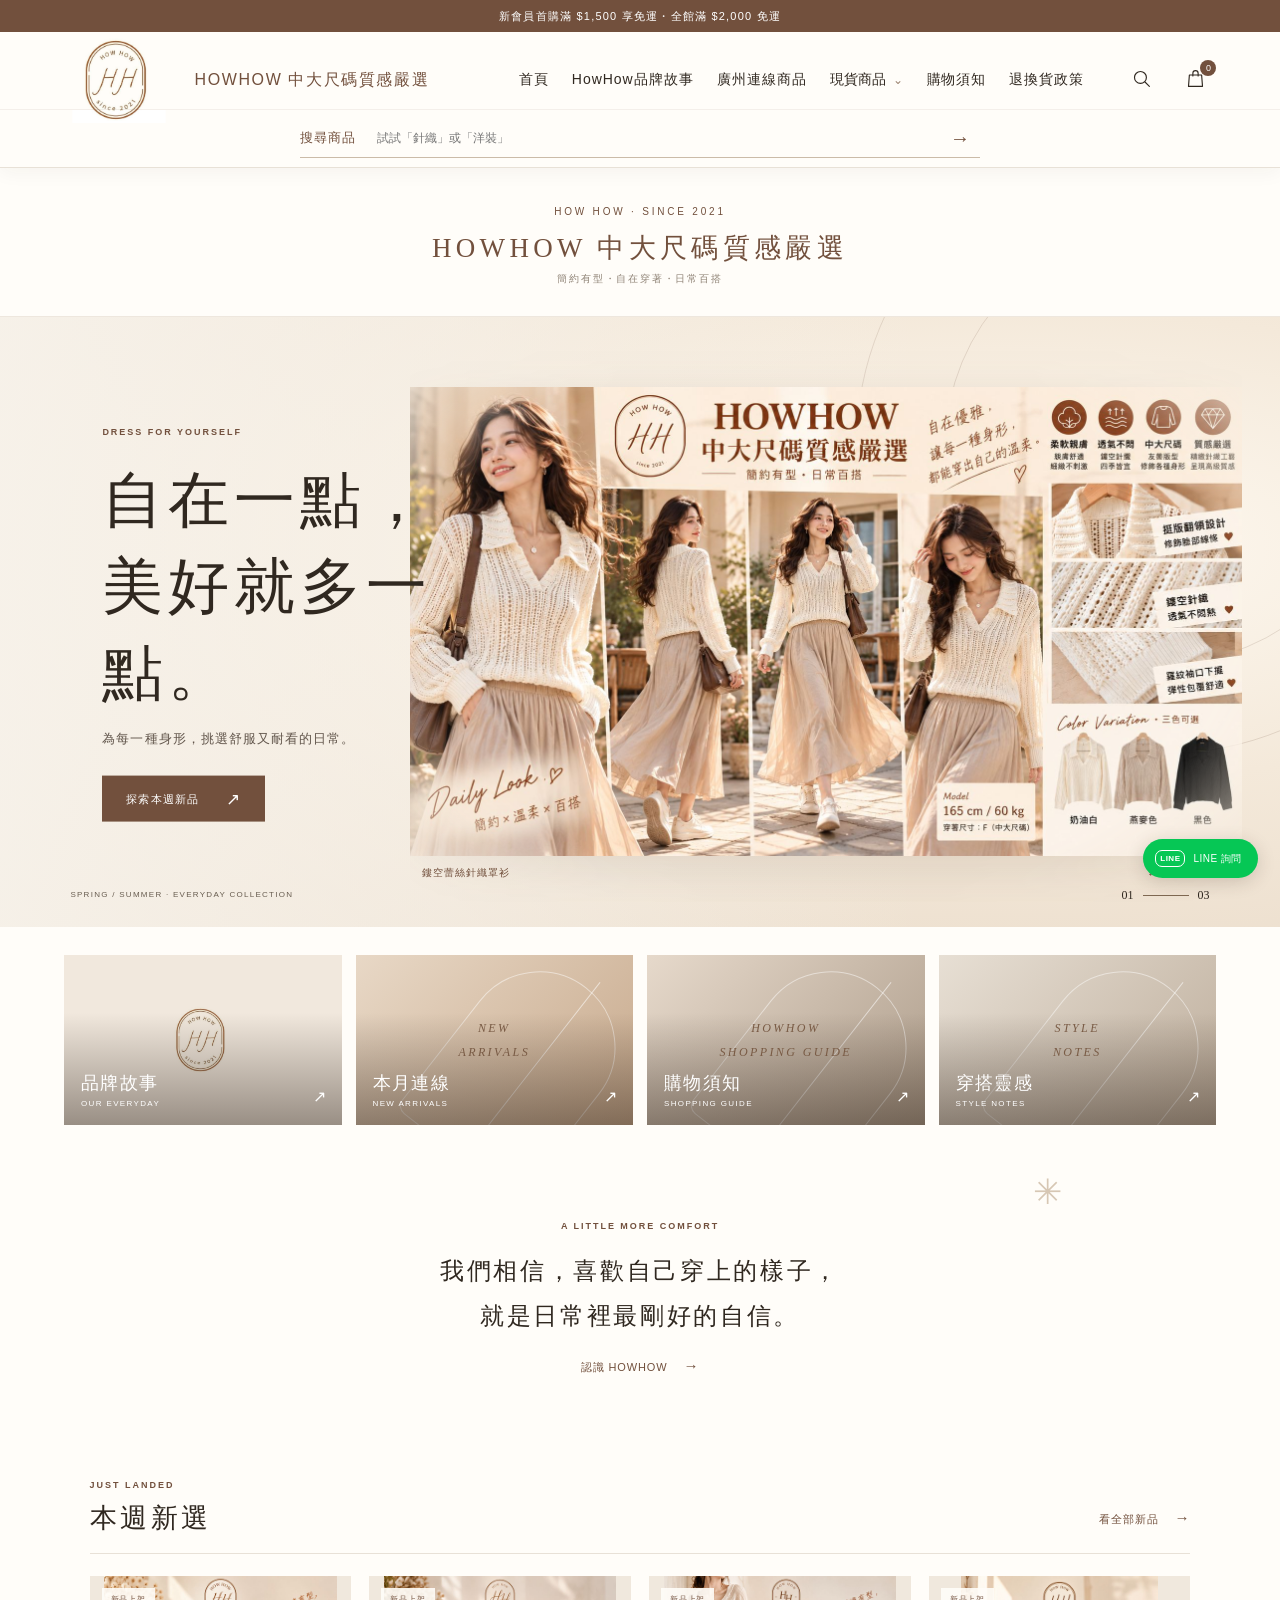
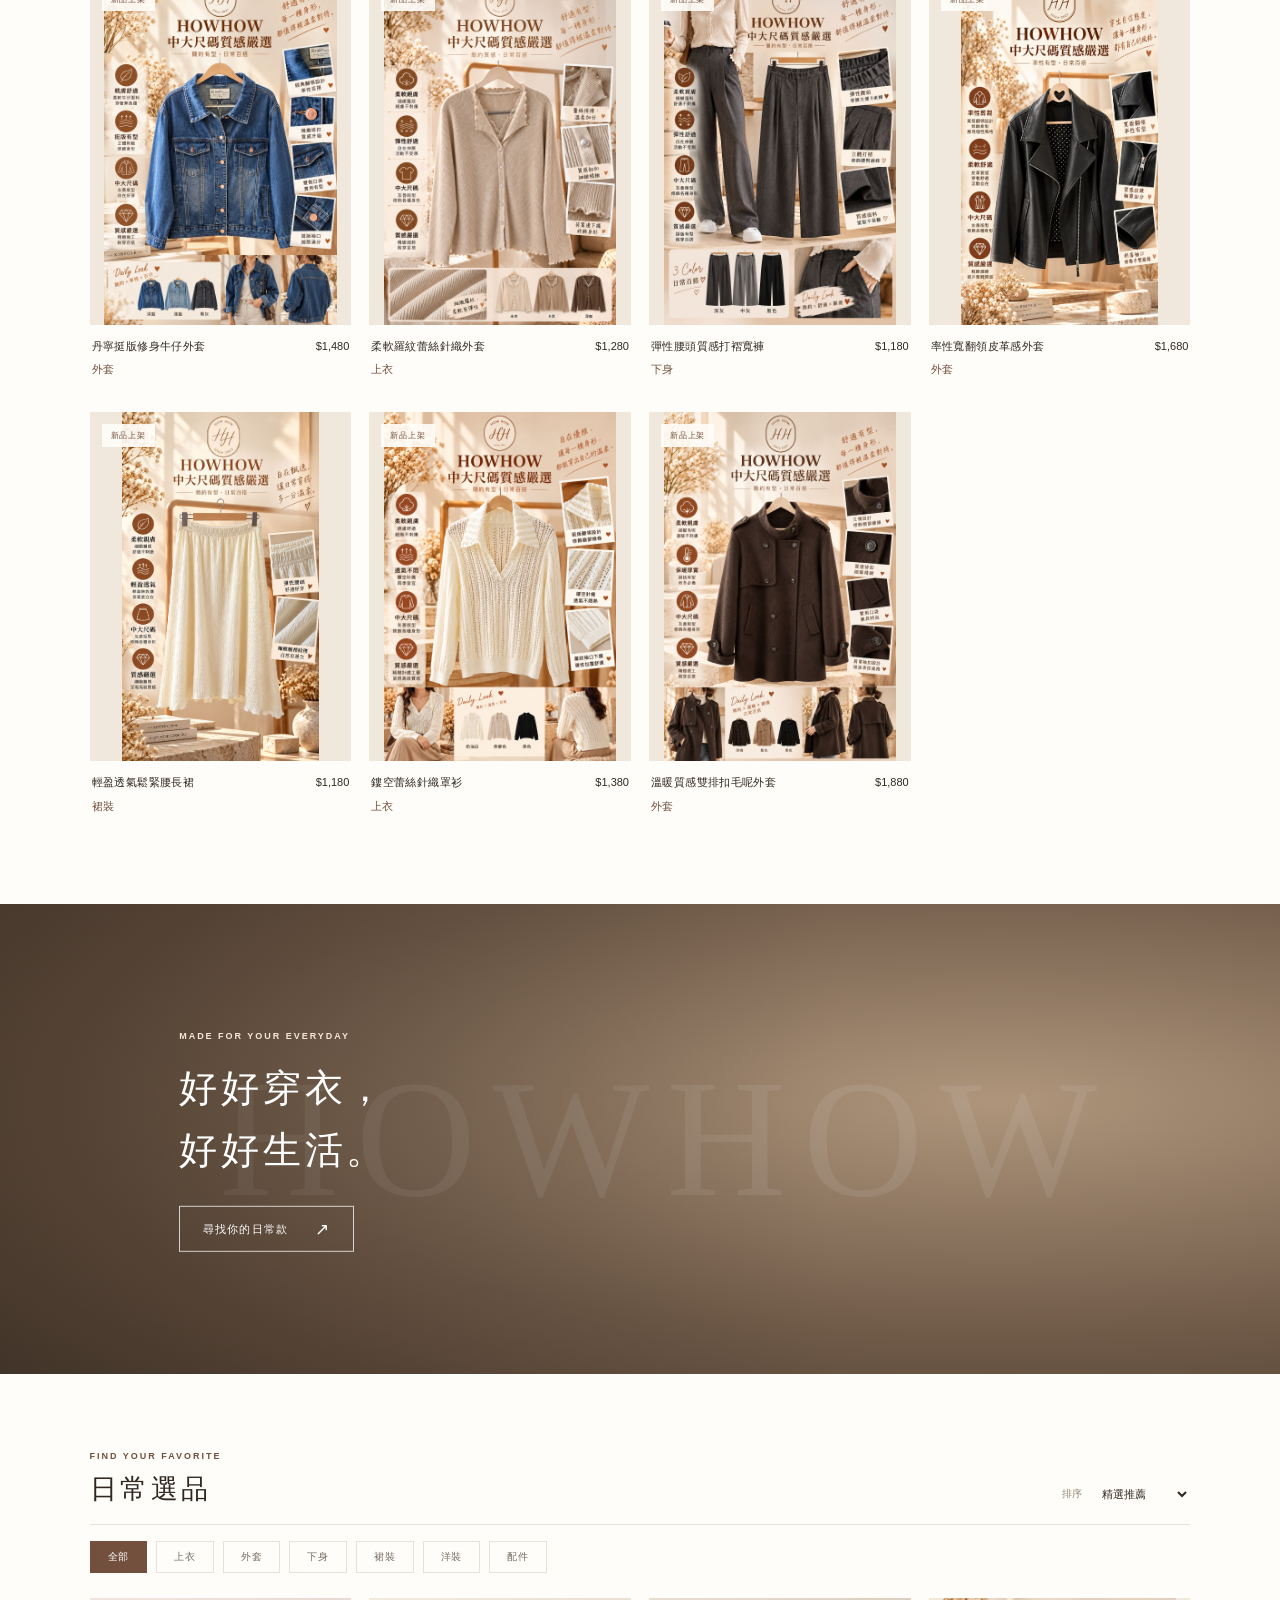
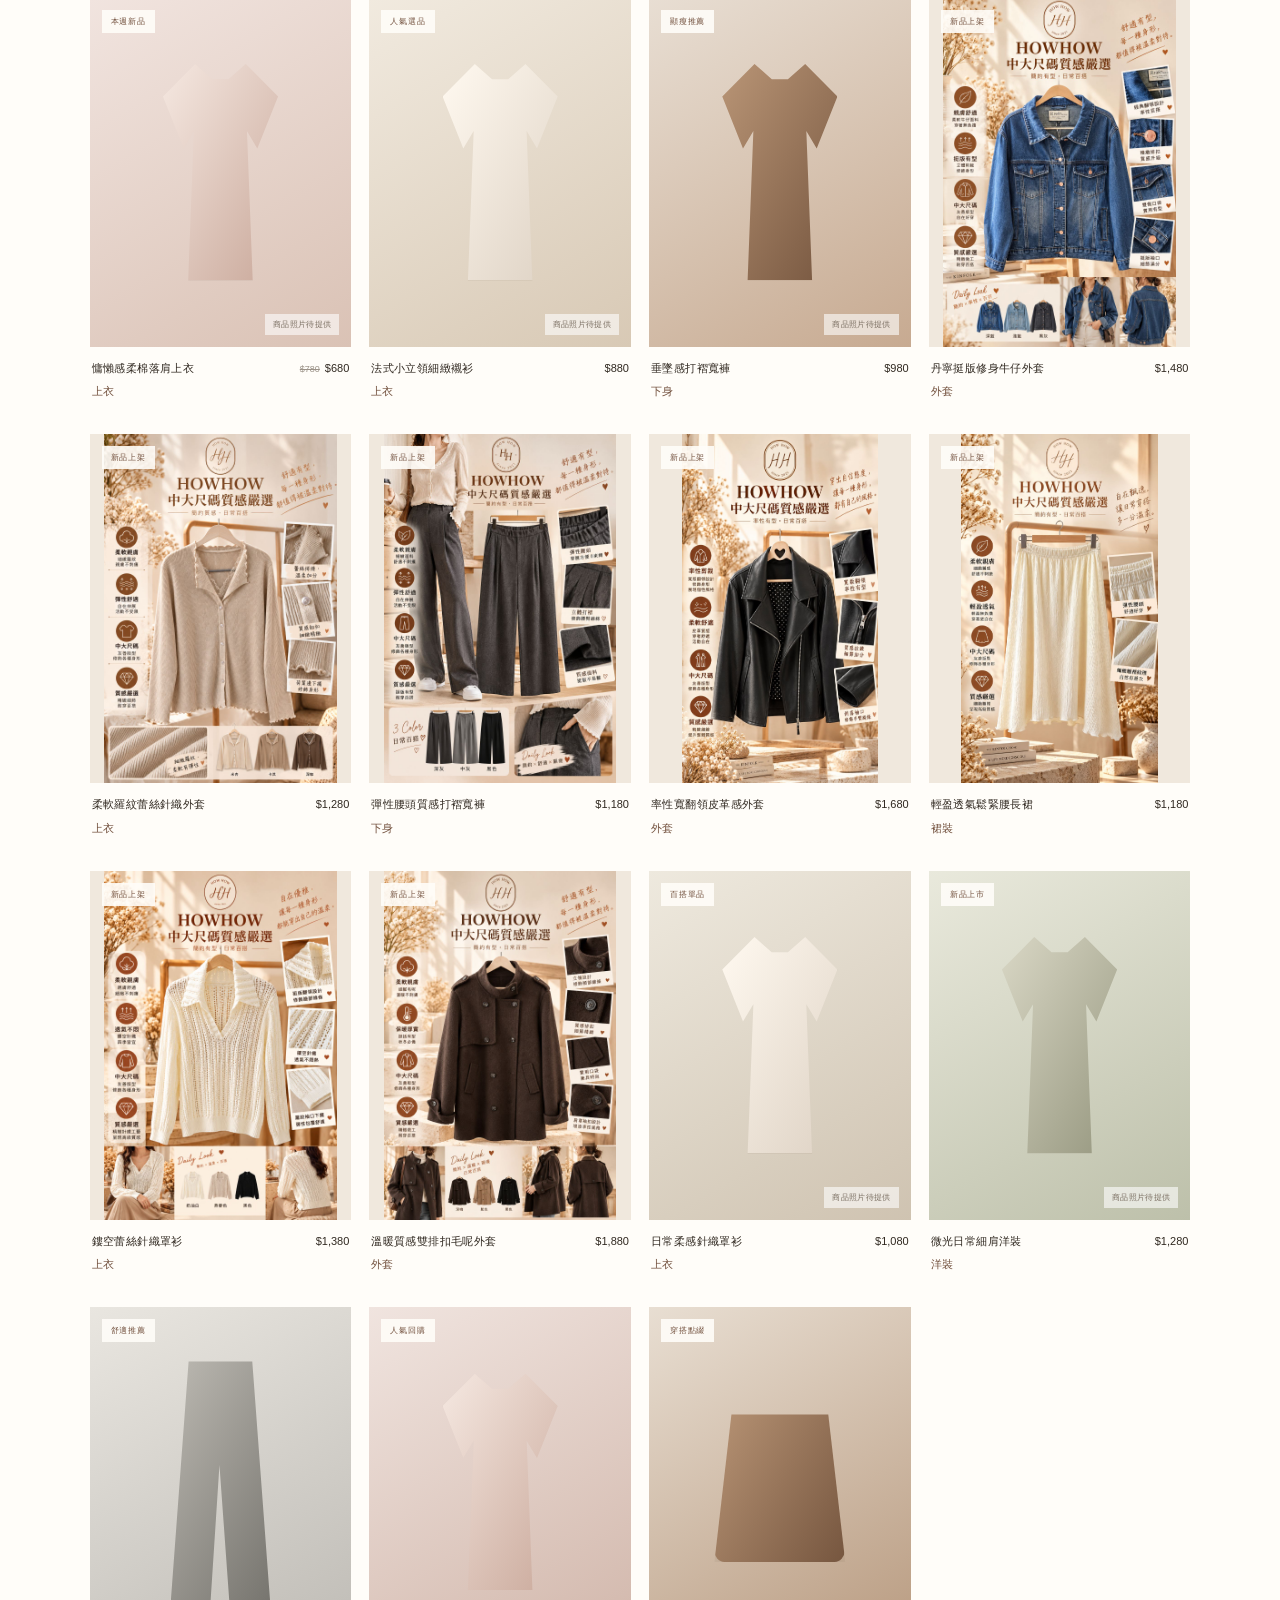
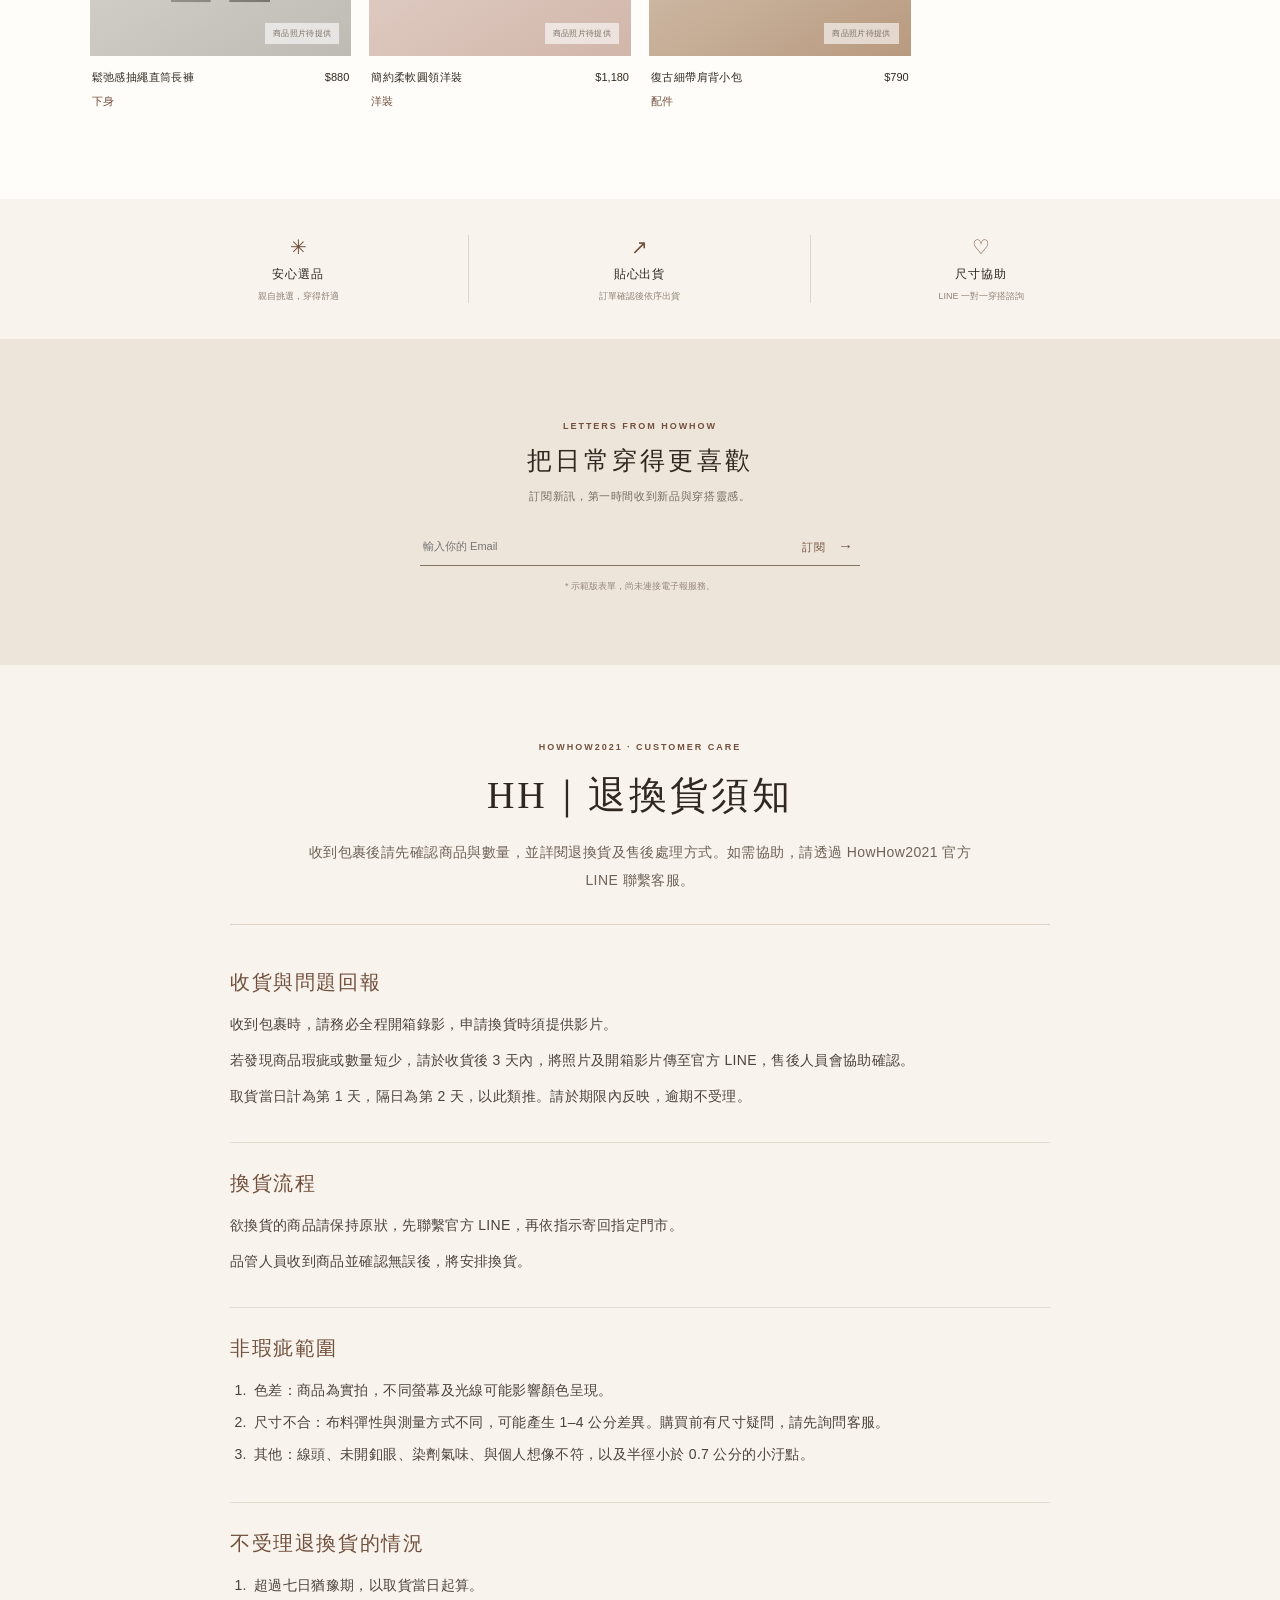
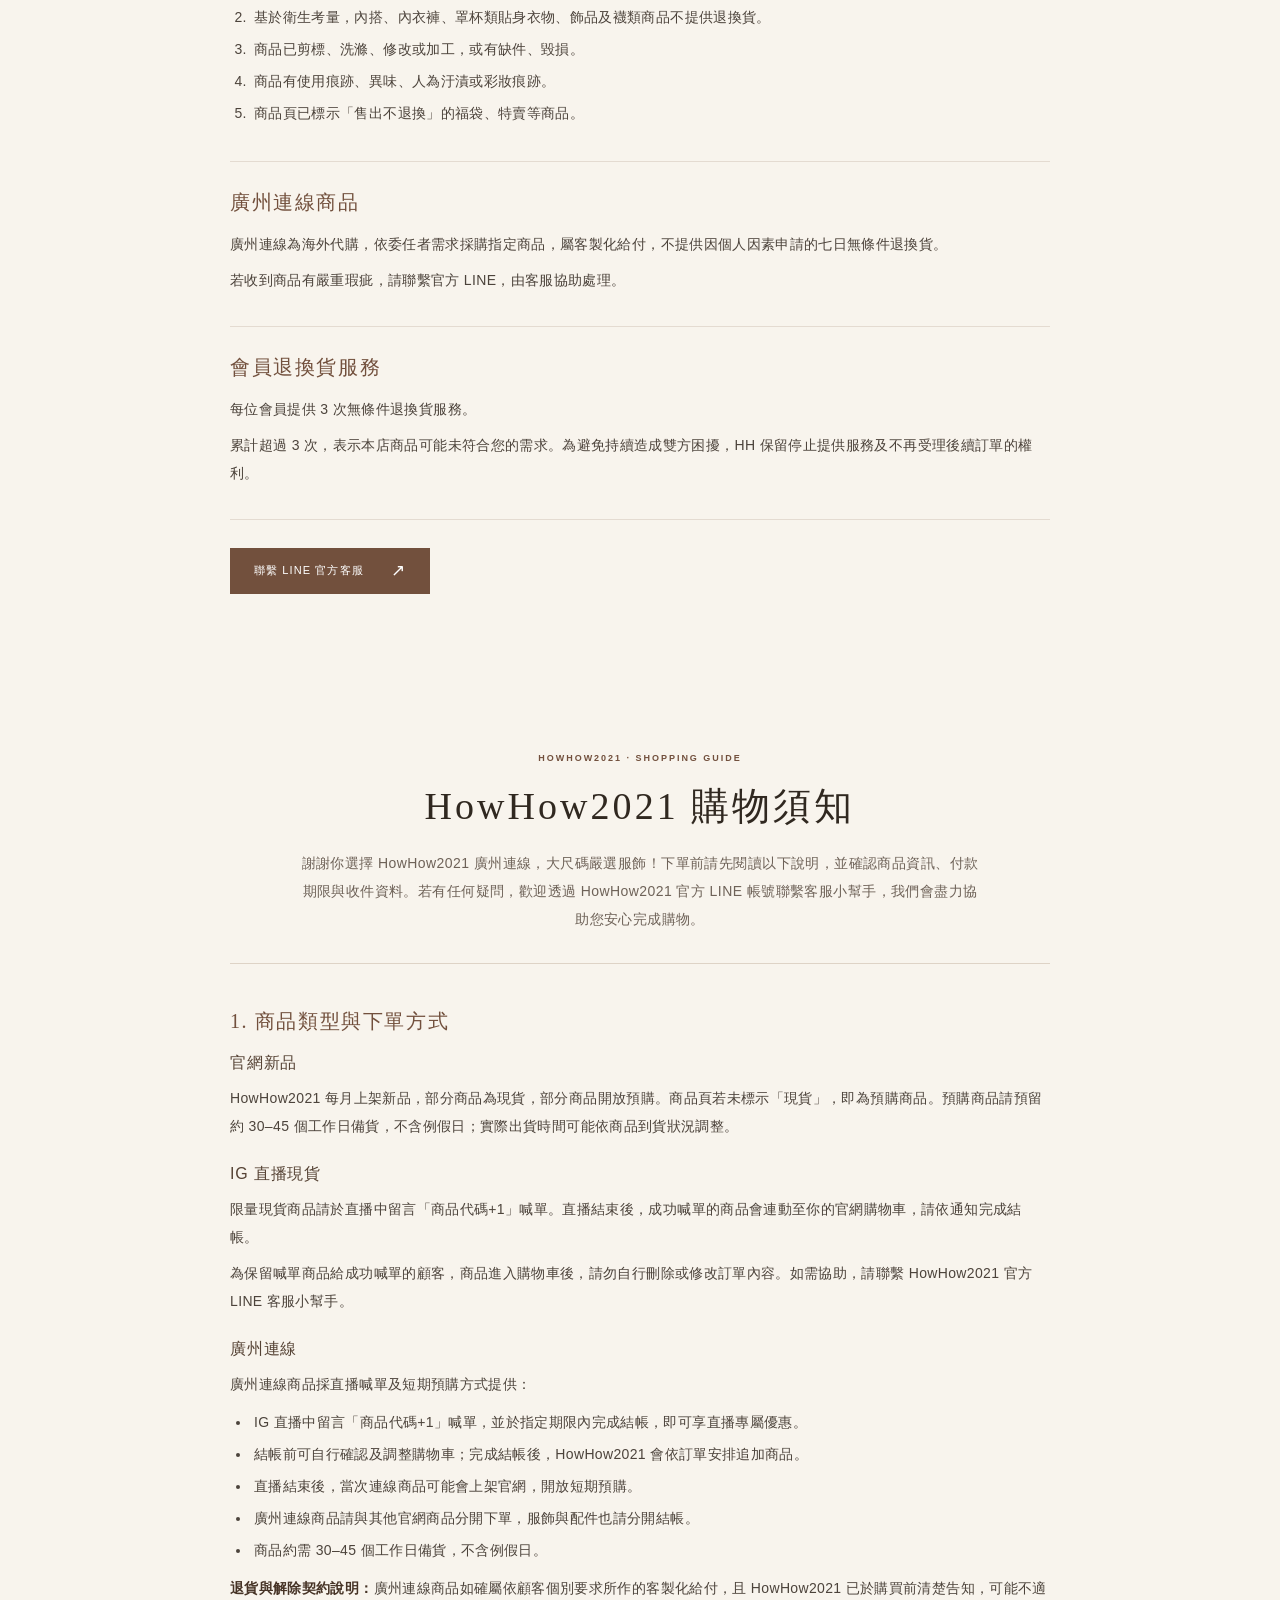
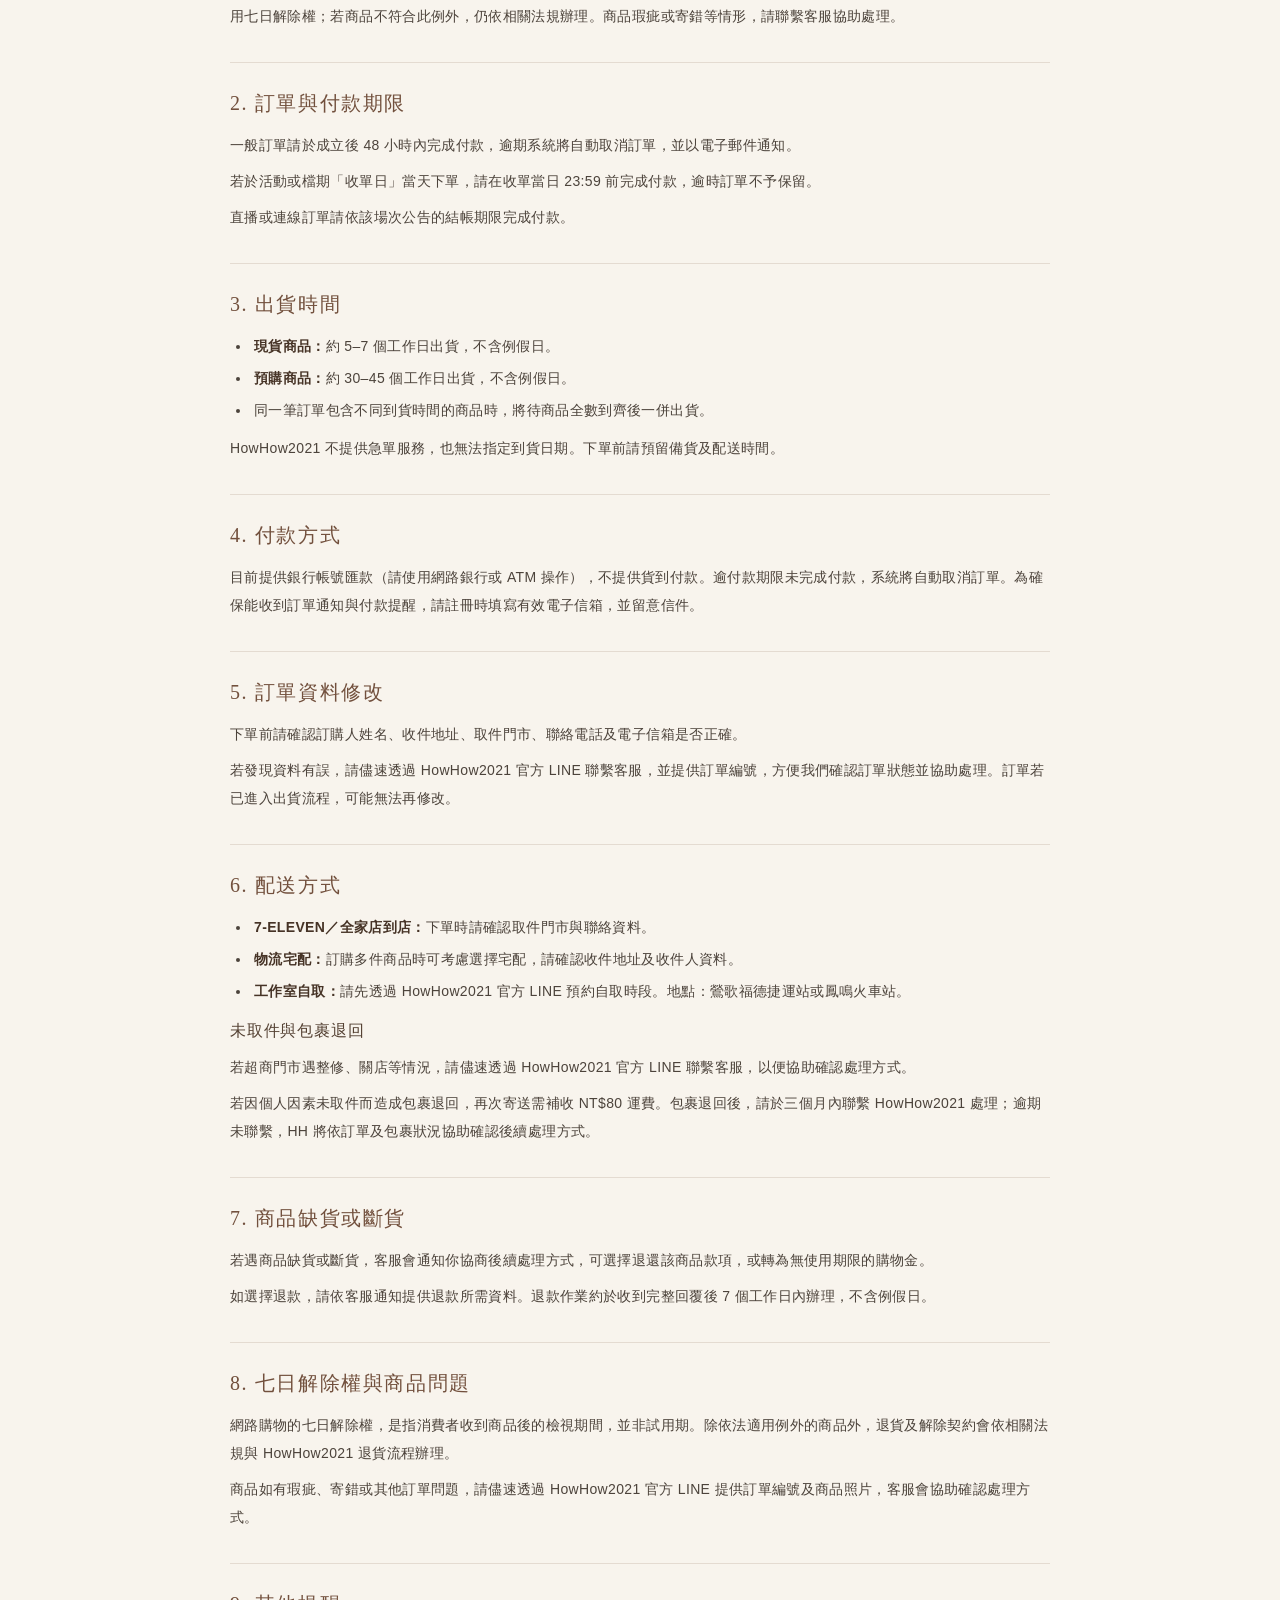
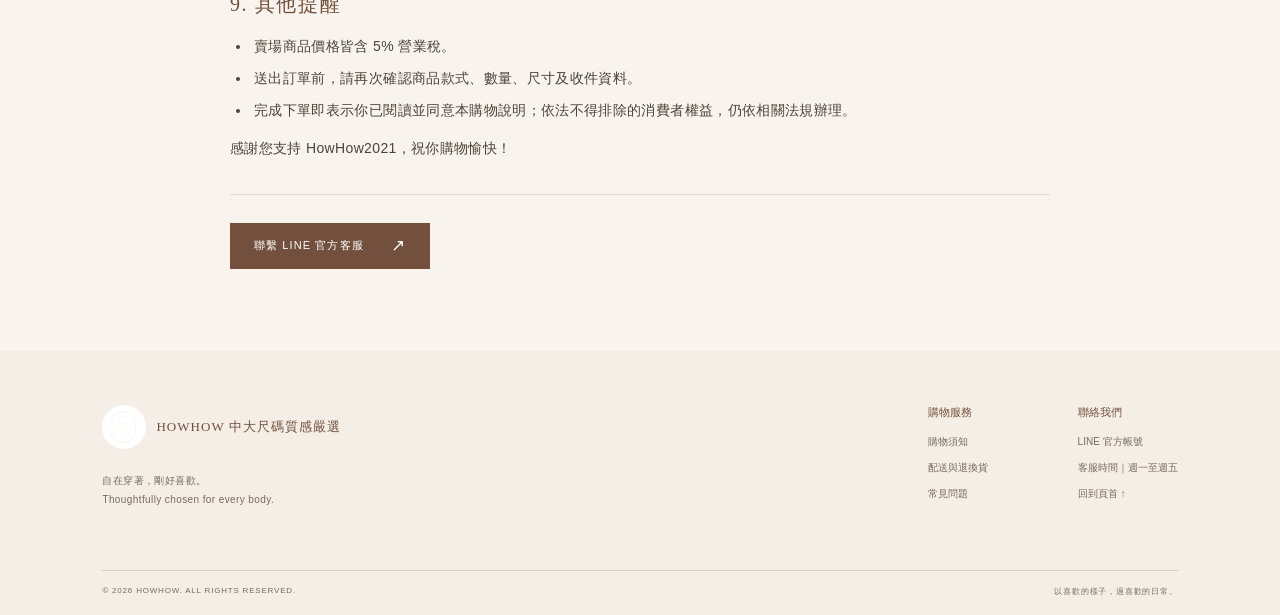
==== commit ace8a423: "Add files via upload" ====
--- a/index.html
+++ b/index.html
@@ -10,7 +10,7 @@
   <meta property="og:description" content="為每一種身形，挑選自在又耐看的日常穿搭。">
   <meta property="og:image" content="assets/howhow-logo-source.jpg">
   <title>HOWHOW 中大尺碼質感嚴選｜穿出自在日常</title>
-  <link rel="stylesheet" href="styles.css?v=shopping-guide-14">
+  <link rel="stylesheet" href="styles.css?v=returns-policy-16">
   <script type="application/ld+json">
   {"@context":"https://schema.org","@type":"ClothingStore","name":"HOWHOW 中大尺碼質感嚴選","description":"為每一種身形，挑選自在又耐看的日常穿搭。","image":"assets/howhow-logo-source.jpg","sameAs":["https://lin.ee/yQwfsVY"]}
   </script>
@@ -48,14 +48,14 @@
     <section class="newsletter"><span class="eyebrow">LETTERS FROM HOWHOW</span><h2>把日常穿得更喜歡</h2><p>訂閱新訊，第一時間收到新品與穿搭靈感。</p><form id="newsletterForm"><label class="visually-hidden" for="emailInput">電子郵件</label><input id="emailInput" type="email" placeholder="輸入你的 Email" required><button type="submit">訂閱 <span>→</span></button></form><small id="newsletterMessage">* 示範版表單，尚未連接電子報服務。</small></section>
   </main>
   <section class="policy-page" id="returns" aria-labelledby="returnsTitle">
-    <header class="policy-heading"><span class="eyebrow">HOWHOW2021 · CUSTOMER CARE</span><h1 id="returnsTitle">HowHow2021 退換貨與商品售後說明</h1><p>謝謝你選擇 HowHow2021。收到包裹後，請先確認商品與數量；若有商品瑕疵、寄錯或短少，請聯繫 LINE 官方客服，我們會協助確認並處理。</p></header>
+    <header class="policy-heading"><span class="eyebrow">HOWHOW2021 · CUSTOMER CARE</span><h1 id="returnsTitle">HH｜退換貨須知</h1><p>收到包裹後請先確認商品與數量，並詳閱退換貨及售後處理方式。如需協助，請透過 HowHow2021 官方 LINE 聯繫客服。</p></header>
     <div class="policy-content">
-      <section><h2>收到商品後，請先檢查</h2><p>建議開箱時全程錄影，從包裹外觀、拆封到商品檢查都拍攝完整。若遇商品瑕疵、寄錯或短少，開箱影片及照片有助客服更快確認情況；若未錄影，仍可先聯繫客服，由我們依個案協助處理。</p><p>如發現商品問題，請於收到包裹後 3 日內透過 HowHow2021 官方 LINE 聯繫客服，並提供：</p><ul><li>訂單編號</li><li>問題商品的清晰照片或影片</li><li>包裹及寄件標籤照片（如涉及短少或寄錯）</li></ul><p>客服確認後，會告知後續處理方式。此 3 日聯繫期限是為了加快瑕疵、寄錯或短少案件的確認，不影響依法可主張的消費者權益。</p></section>
-      <section><h2>換貨處理流程</h2><p>如經確認需要換貨，請先透過官方 LINE 聯繫客服，並依客服指示寄回指定門市。商品由品管人員收到並確認後，HowHow2021 將接續安排換貨。</p><p>退回商品請保持完整，並附上商品本身、配件及包裝。請勿未聯繫客服就自行寄回，以免包裹無法辨識或延誤處理。</p></section>
-      <section><h2>商品狀況說明</h2><p>以下情形通常不屬於商品瑕疵；若收到商品後有疑問，歡迎先聯繫 LINE 官方客服確認：</p><ul><li><strong>螢幕或光線造成的色差：</strong>不同手機、電腦螢幕及拍攝光線可能造成顏色呈現差異，商品請以實物為準。</li><li><strong>尺寸測量差異：</strong>因布料彈性、平放方式及測量位置不同，尺寸可能有約 1–4 公分差異。購買前若有尺寸疑問，歡迎詢問客服。</li><li><strong>一般製作狀況：</strong>少量線頭、釦眼未開、布料或染劑氣味，及不影響穿著與使用的細微狀況。</li><li><strong>輕微小汙點：</strong>直徑未達 1 公分，且不影響商品正常使用的情形。</li></ul><p>上述說明不適用於重大瑕疵、寄錯商品或其他依法應由商家處理的情形；客服會依實際商品狀況協助確認。</p></section>
-      <section><h2>七日解除權與退貨說明</h2><p>透過網路購物的商品，依法原則上享有收受商品後七日內解除契約的權利。七日是猶豫期間，並非試用期；商品請保持完整，僅進行必要檢視。依法符合例外情形的商品，須於購買前清楚告知，才可能不適用七日解除權。商品瑕疵或寄錯等情形，也會依相關法規及個案處理。</p><p>（行政院消保會：通訊交易解除契約說明、通訊交易解除權合理例外情事適用準則）</p><p>貼身衣物、飾品、襪類等商品，是否適用七日解除權，須依商品性質及是否已拆封等法定條件判斷；若特定商品屬依法排除的個人衛生用品，HowHow2021 會在商品頁事前標示。</p></section>
-      <section><h2>廣州連線及客製化商品</h2><p>若商品確實是依顧客個別要求所作的客製化給付，且 HowHow2021 已於購買前清楚告知，可能不適用七日解除權。其他商品仍依商品性質及相關法規辦理。</p><p>如收到商品有嚴重瑕疵、寄錯或短少，請透過官方 LINE 聯繫客服，並提供訂單資訊及照片或影片，我們會協助確認處理方式。</p></section>
-      <section><h2>為了讓處理更順暢</h2><p>聯繫客服時請提供訂單編號及清楚的商品照片或影片；收到客服指示後再寄回商品。商品退換與解除契約均依適用法規及個案狀況處理。</p><p>感謝你的理解與配合。HowHow2021 會盡力讓每一筆訂單都獲得清楚、妥善的售後協助。</p></section>
+      <section><h2>收貨與問題回報</h2><p>收到包裹時，請務必全程開箱錄影，申請換貨時須提供影片。</p><p>若發現商品瑕疵或數量短少，請於收貨後 3 天內，將照片及開箱影片傳至官方 LINE，售後人員會協助確認。</p><p>取貨當日計為第 1 天，隔日為第 2 天，以此類推。請於期限內反映，逾期不受理。</p></section>
+      <section><h2>換貨流程</h2><p>欲換貨的商品請保持原狀，先聯繫官方 LINE，再依指示寄回指定門市。</p><p>品管人員收到商品並確認無誤後，將安排換貨。</p></section>
+      <section><h2>非瑕疵範圍</h2><ol><li>色差：商品為實拍，不同螢幕及光線可能影響顏色呈現。</li><li>尺寸不合：布料彈性與測量方式不同，可能產生 1–4 公分差異。購買前有尺寸疑問，請先詢問客服。</li><li>其他：線頭、未開釦眼、染劑氣味、與個人想像不符，以及半徑小於 0.7 公分的小汙點。</li></ol></section>
+      <section><h2>不受理退換貨的情況</h2><ol><li>超過七日猶豫期，以取貨當日起算。</li><li>基於衛生考量，內搭、內衣褲、罩杯類貼身衣物、飾品及襪類商品不提供退換貨。</li><li>商品已剪標、洗滌、修改或加工，或有缺件、毀損。</li><li>商品有使用痕跡、異味、人為汙漬或彩妝痕跡。</li><li>商品頁已標示「售出不退換」的福袋、特賣等商品。</li></ol></section>
+      <section><h2>廣州連線商品</h2><p>廣州連線為海外代購，依委任者需求採購指定商品，屬客製化給付，不提供因個人因素申請的七日無條件退換貨。</p><p>若收到商品有嚴重瑕疵，請聯繫官方 LINE，由客服協助處理。</p></section>
+      <section><h2>會員退換貨服務</h2><p>每位會員提供 3 次無條件退換貨服務。</p><p>累計超過 3 次，表示本店商品可能未符合您的需求。為避免持續造成雙方困擾，HH 保留停止提供服務及不再受理後續訂單的權利。</p></section>
       <a class="button button-dark policy-contact" href="https://lin.ee/yQwfsVY" target="_blank" rel="noopener">聯繫 LINE 官方客服 <span>↗</span></a>
     </div>
   </section>
--- a/styles.css
+++ b/styles.css
@@ -215,6 +215,7 @@
 .policy-content p,.policy-content li{font-size:14px;line-height:2;letter-spacing:.025em;color:#4c433b}
 .policy-content p{margin:8px 0}
 .policy-content ul{padding-left:1.5em;margin:10px 0}
+.policy-content ol{padding-left:1.5em;margin:10px 0}
 .policy-content li{padding-left:3px;margin:4px 0}
 .policy-content strong{font-weight:600;color:#463326}
 .policy-contact{margin-top:28px}
@@ -251,3 +252,18 @@
 }
 .policy-content h3{font:500 16px/1.7 var(--sans);letter-spacing:.05em;color:#554234;margin:20px 0 6px}
 .policy-content h3:first-of-type{margin-top:12px}
+/* Mobile viewport safeguards: keep floating support and footer branding inside the viewport. */
+@media(max-width:650px){
+  html,body{width:100%;max-width:100%;overflow-x:hidden}
+  .site-header,.search-panel,.quick-links,.intro,.product-section,.feature-banner,.shop-section,.newsletter,.site-footer{min-width:0;max-width:100%}
+  .quick-links{grid-template-columns:repeat(2,minmax(0,1fr));width:100%;padding-inline:4%;gap:8px}
+  .quick-card{min-width:0}
+  .footer-brand,.footer-brand .wordmark{min-width:0;max-width:100%}
+  .footer-brand .wordmark{align-items:center;gap:10px}
+  .footer-brand .wordmark img{display:block;flex:0 0 44px;width:44px;height:44px;object-fit:contain;mix-blend-mode:multiply;border-radius:0;background:#f4eee6}
+  .footer-brand .wordmark-title{min-width:0;white-space:normal;line-height:1.6}
+  .footer-links{width:100%;min-width:0;flex-wrap:wrap;gap:26px clamp(24px,8vw,40px)}
+  .footer-links>div{min-width:0;overflow-wrap:anywhere}
+  .copyright{min-width:0;flex-wrap:wrap;overflow-wrap:anywhere}
+  .line-float{right:max(12px,env(safe-area-inset-right));bottom:max(12px,env(safe-area-inset-bottom));max-width:calc(100vw - 24px);white-space:nowrap}
+}
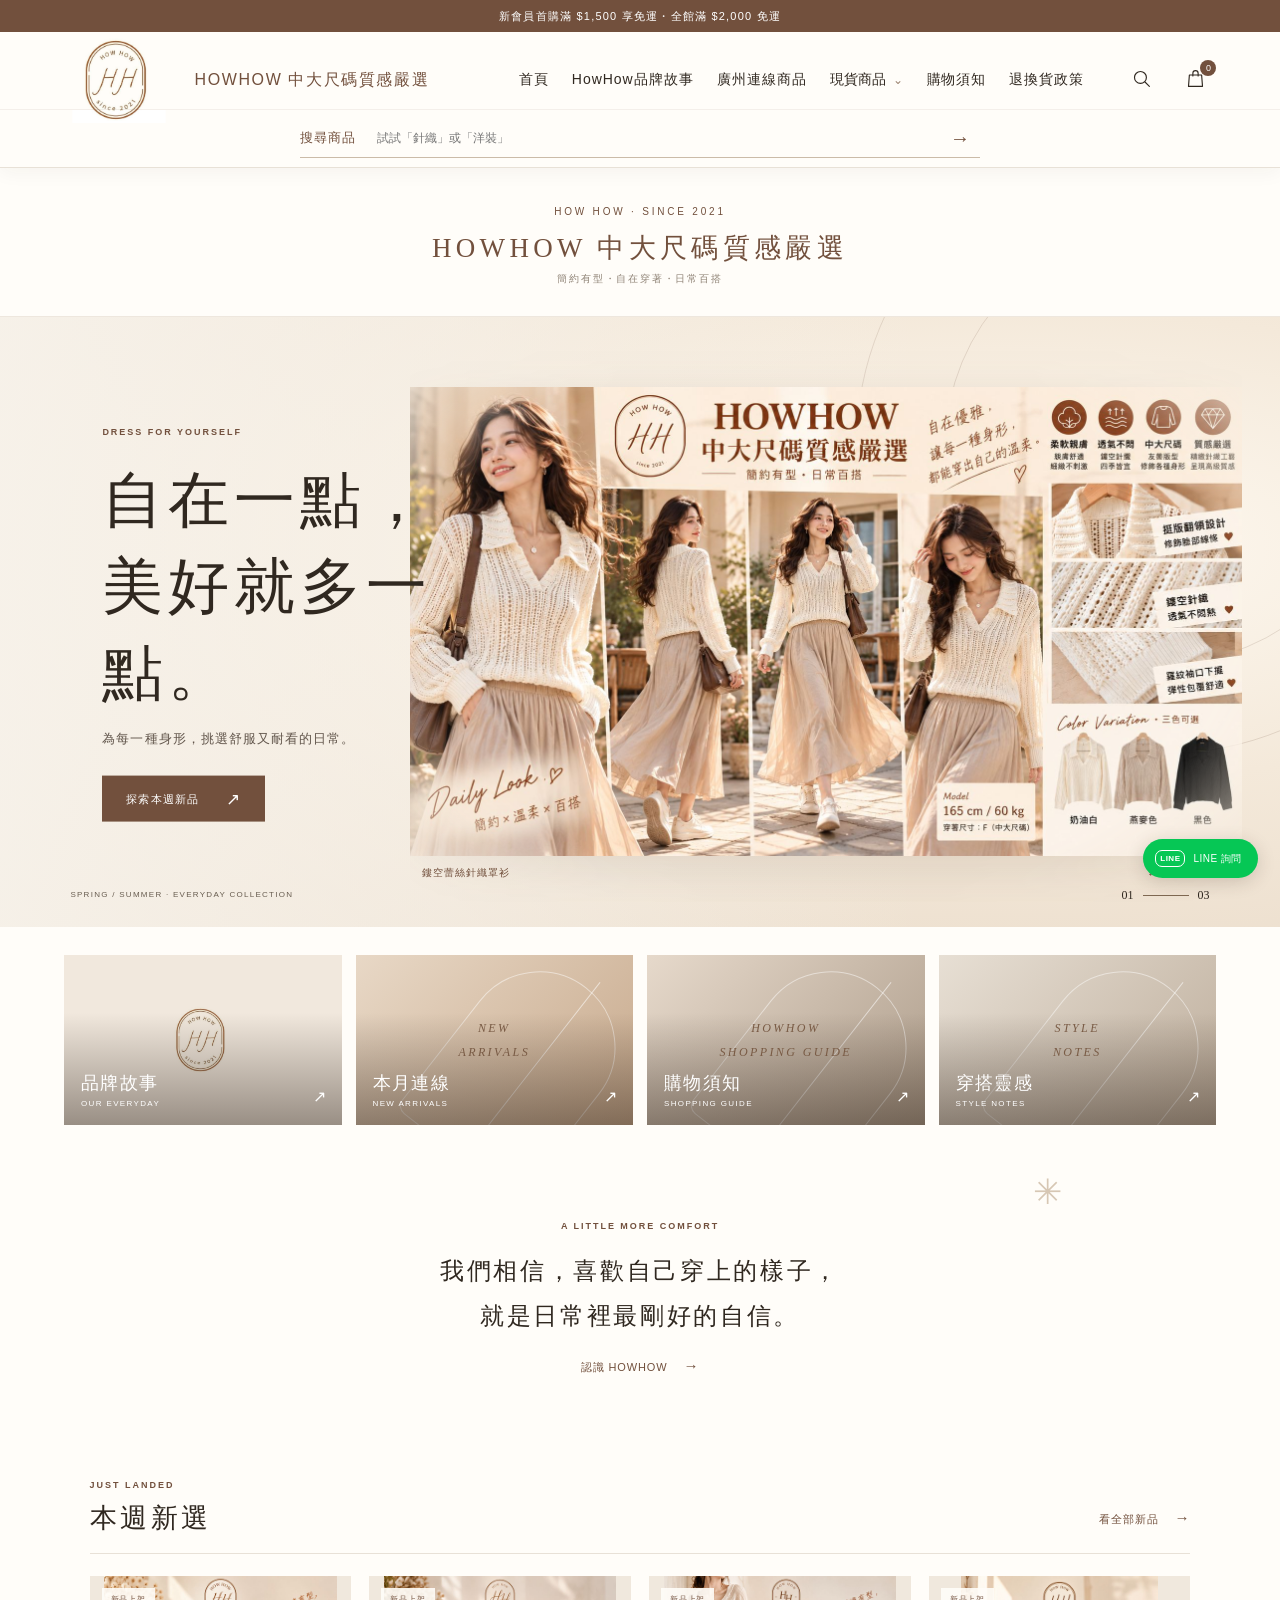
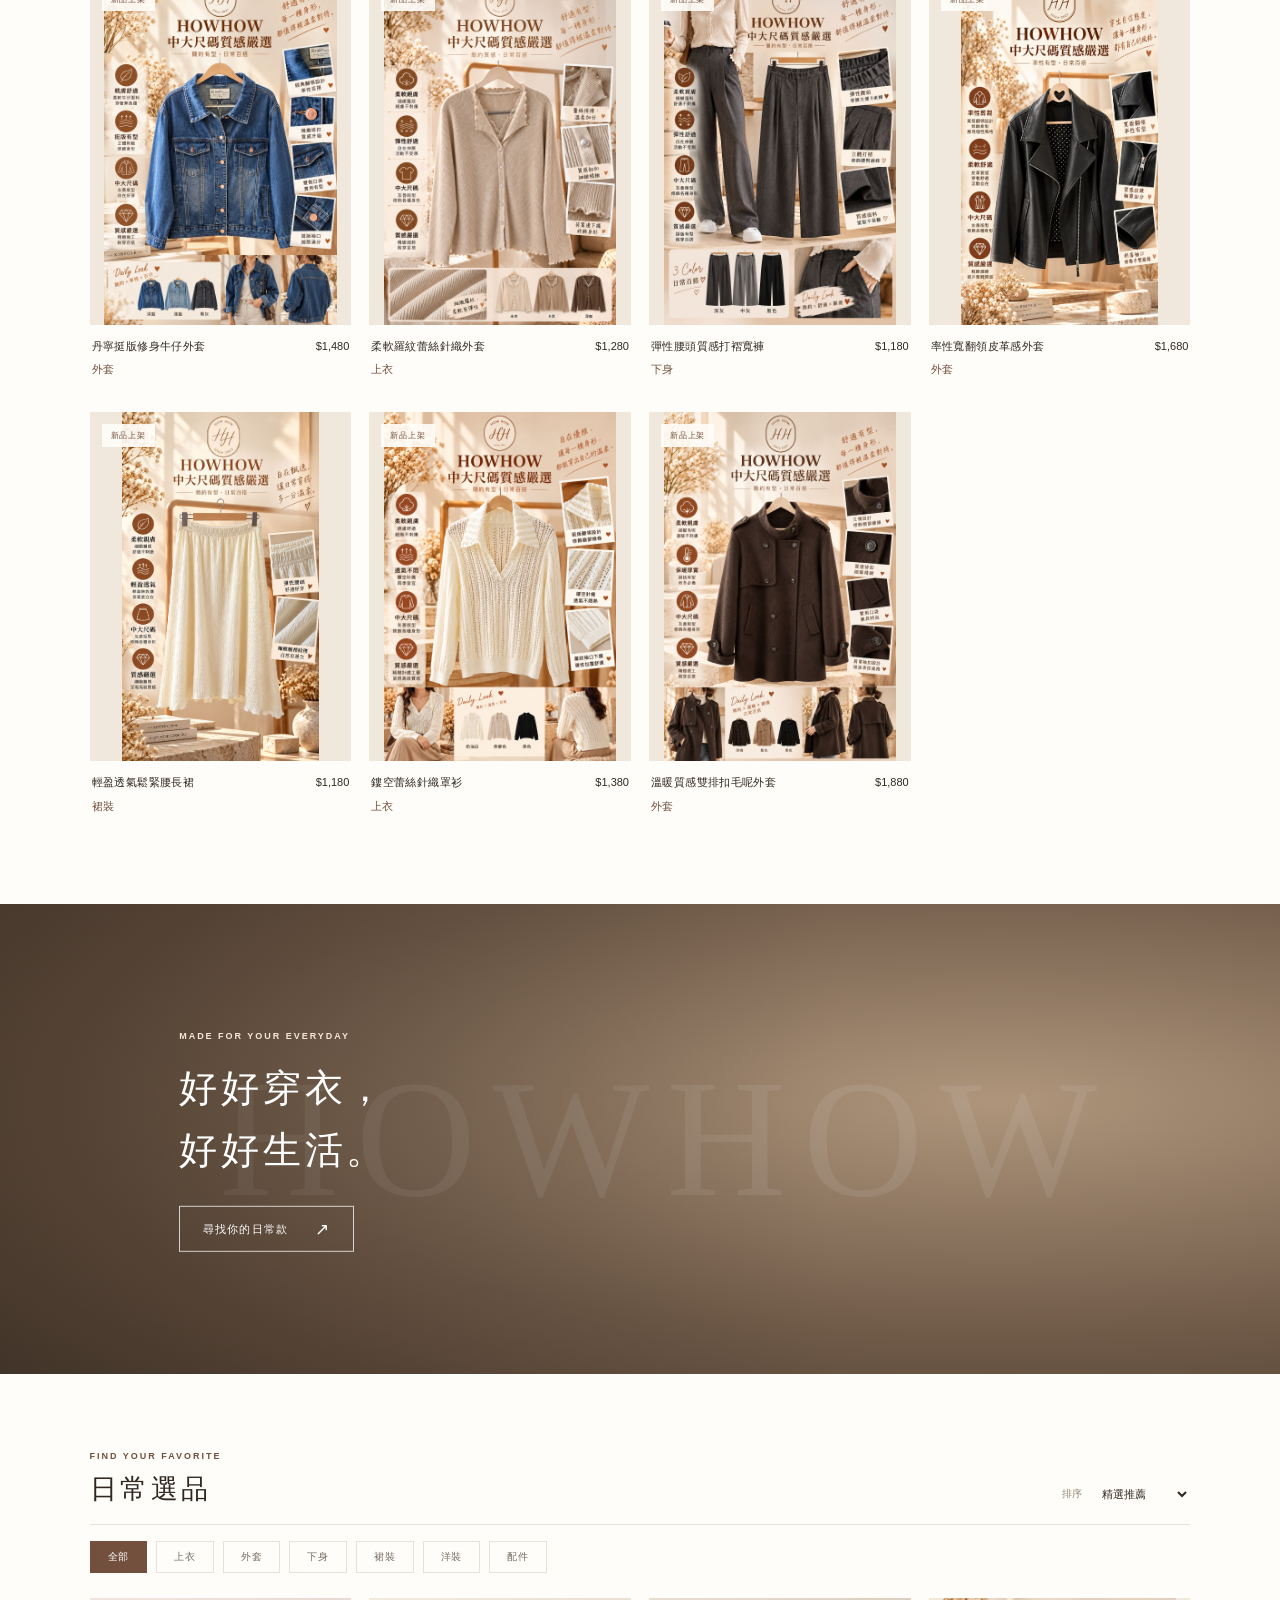
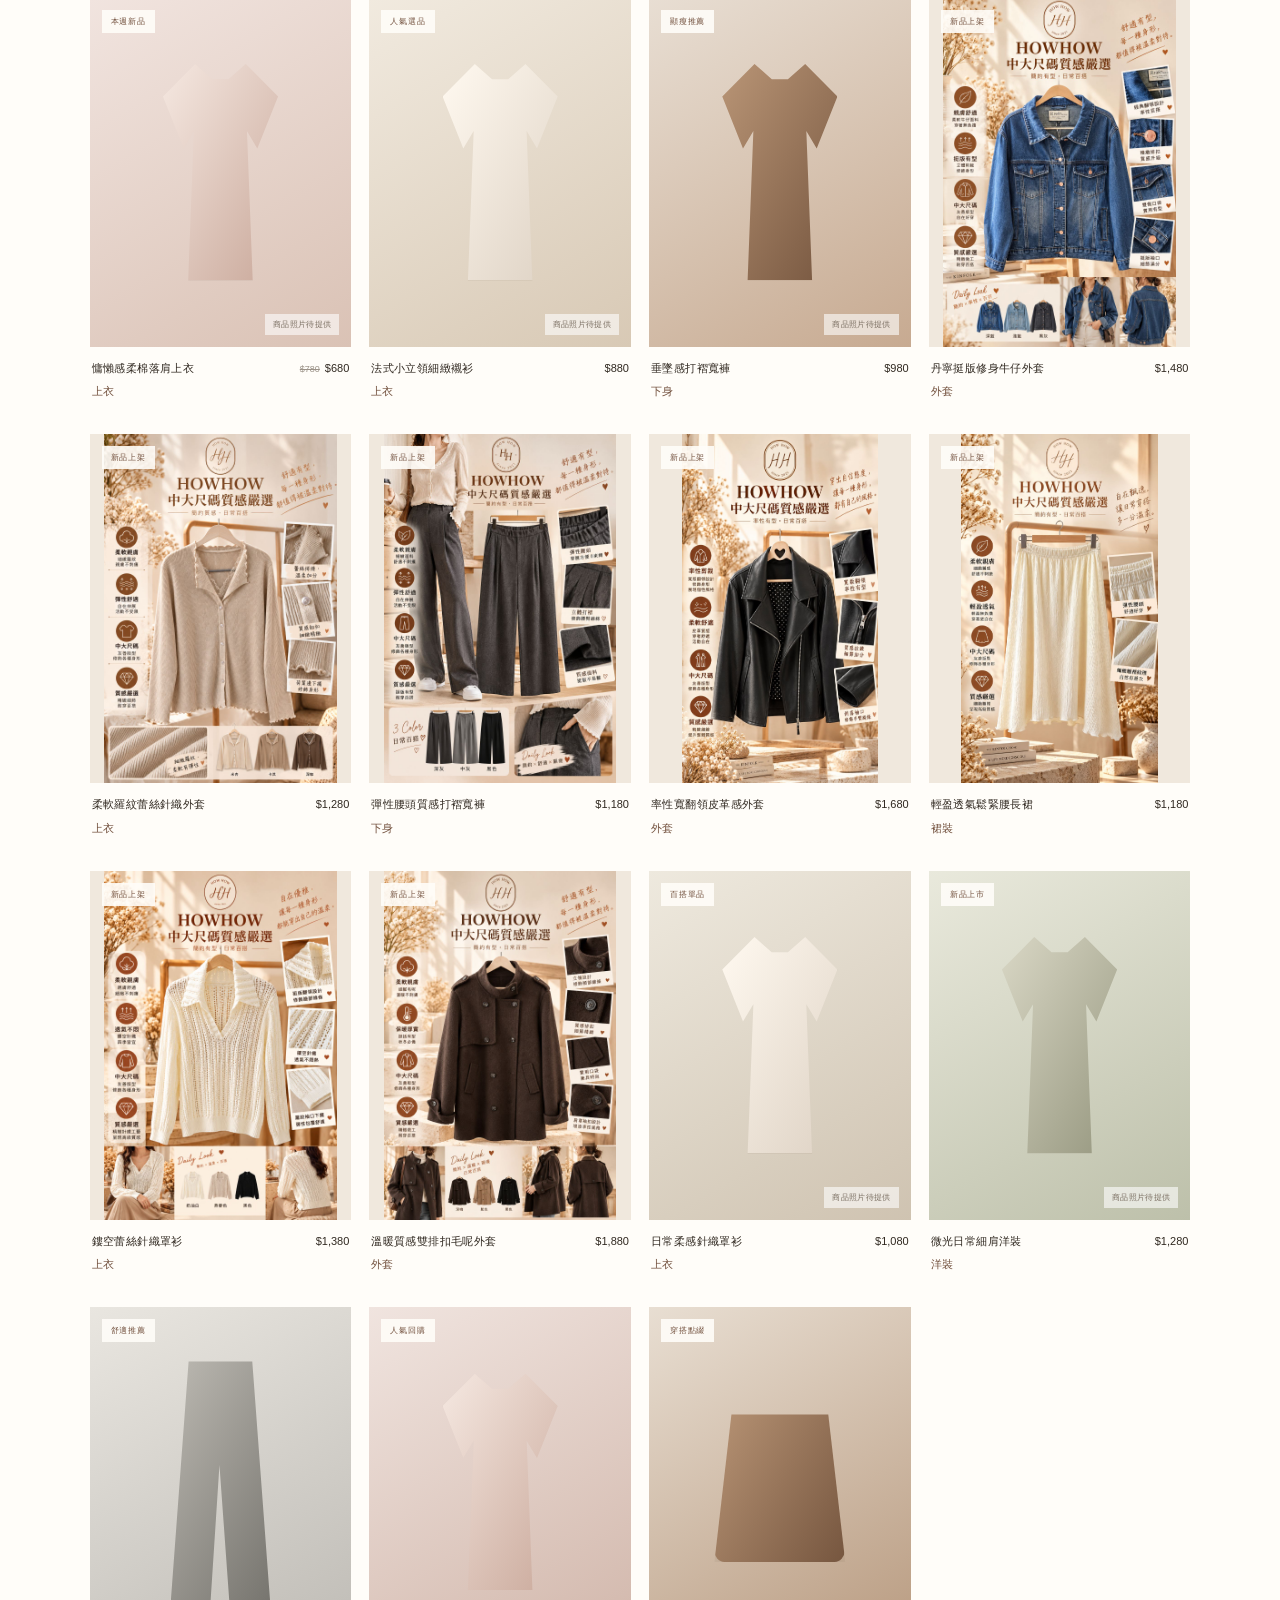
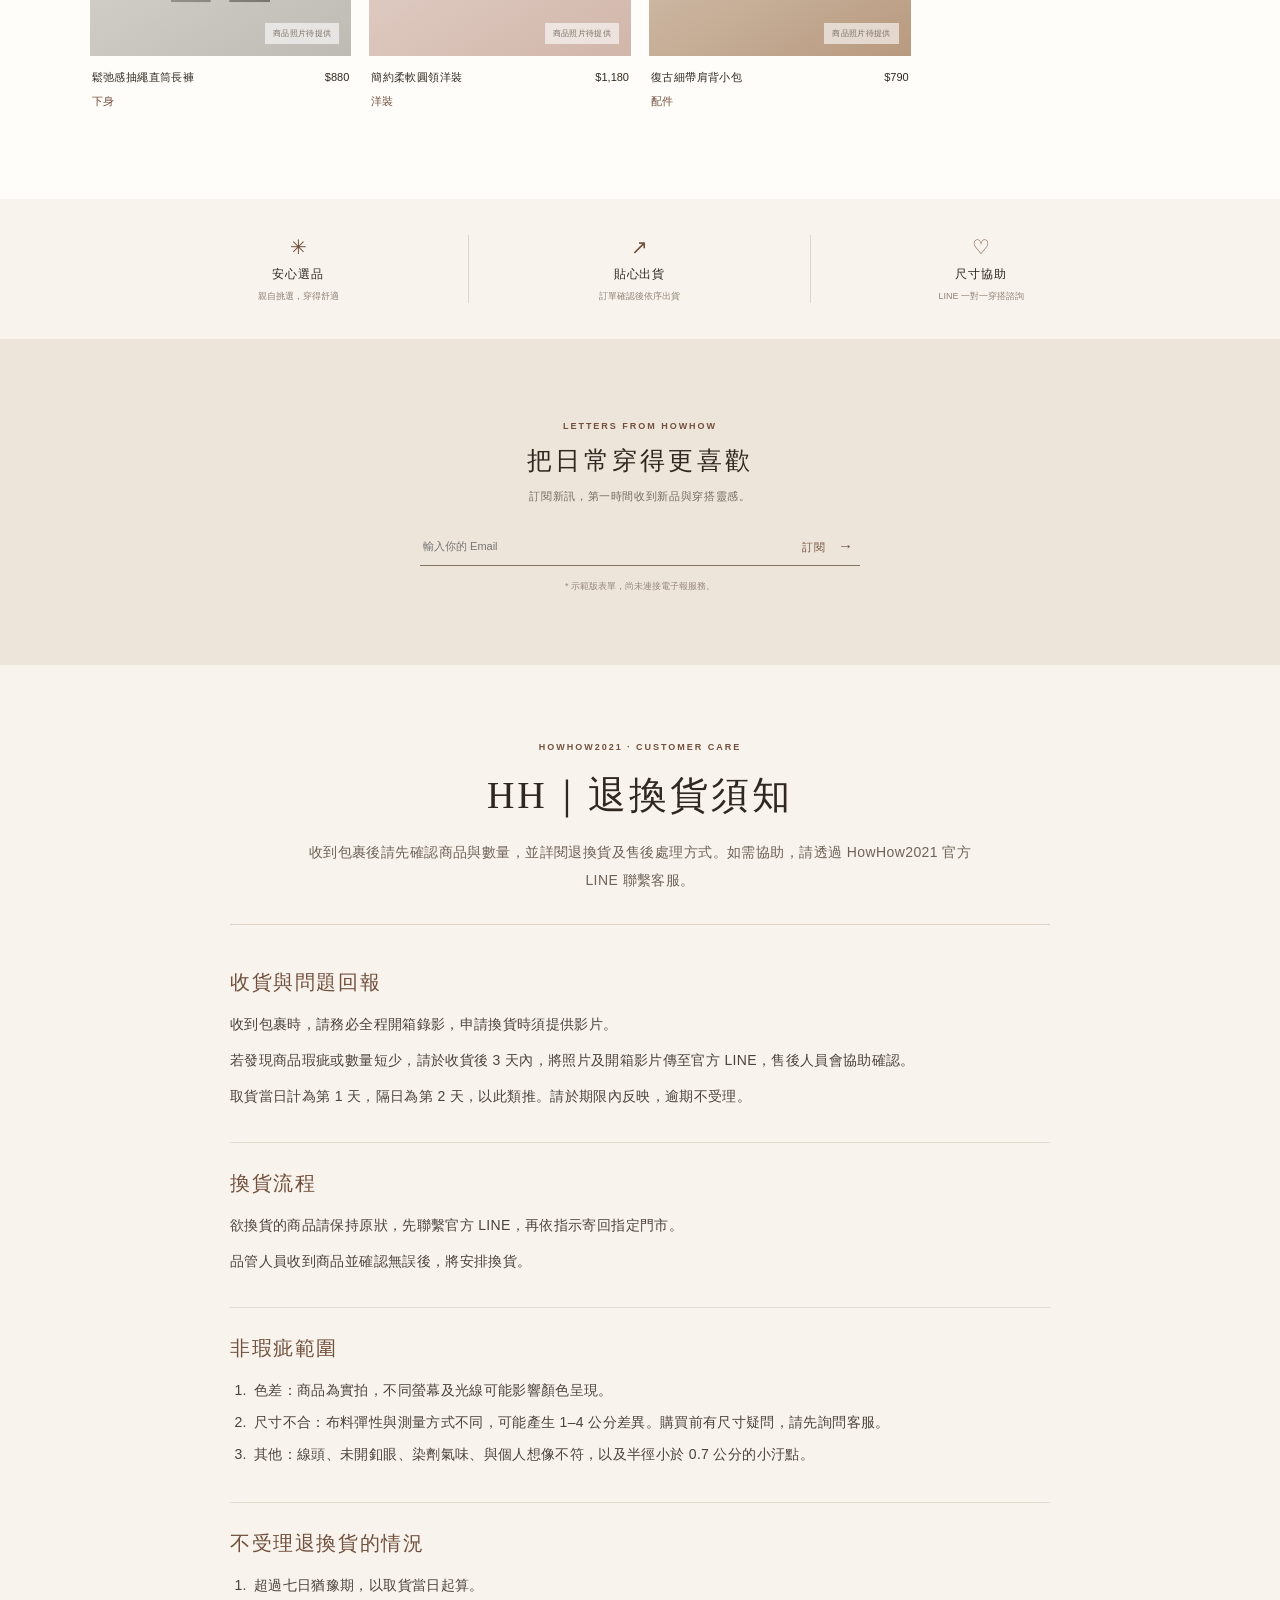
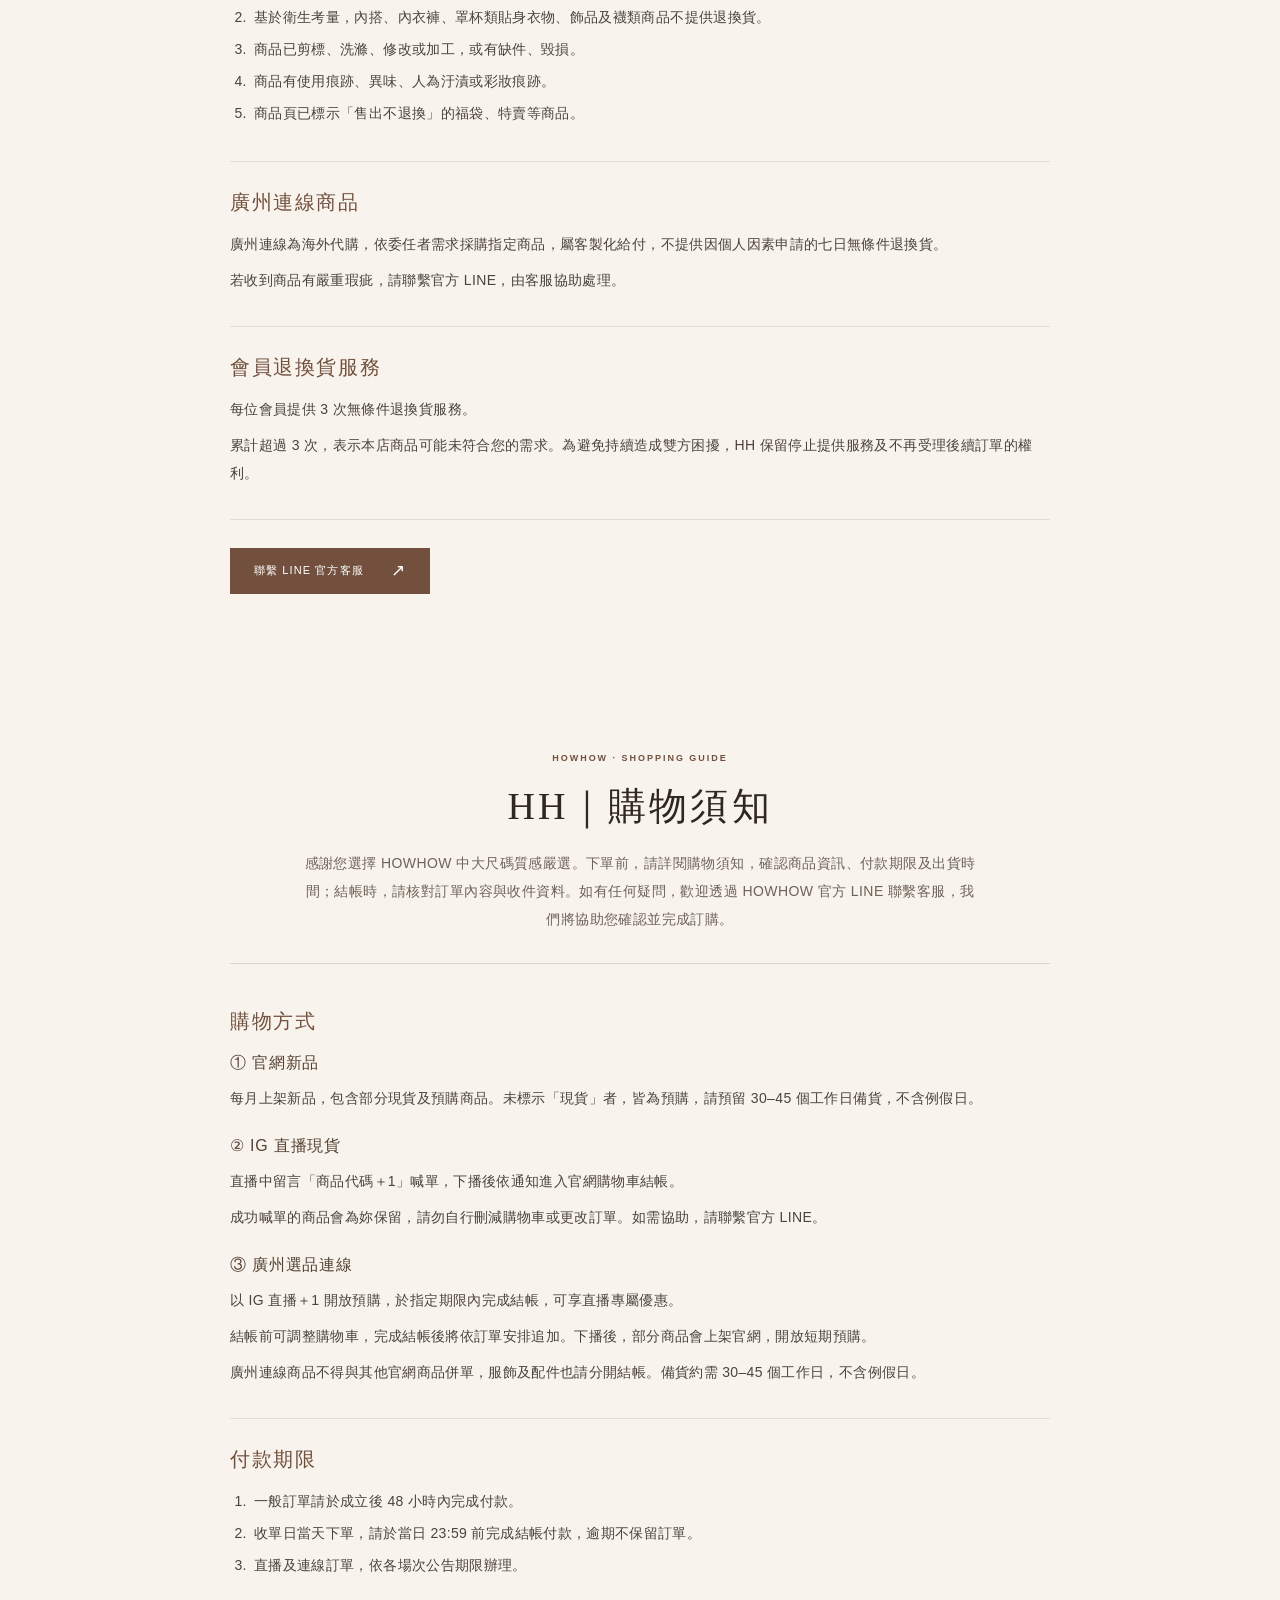
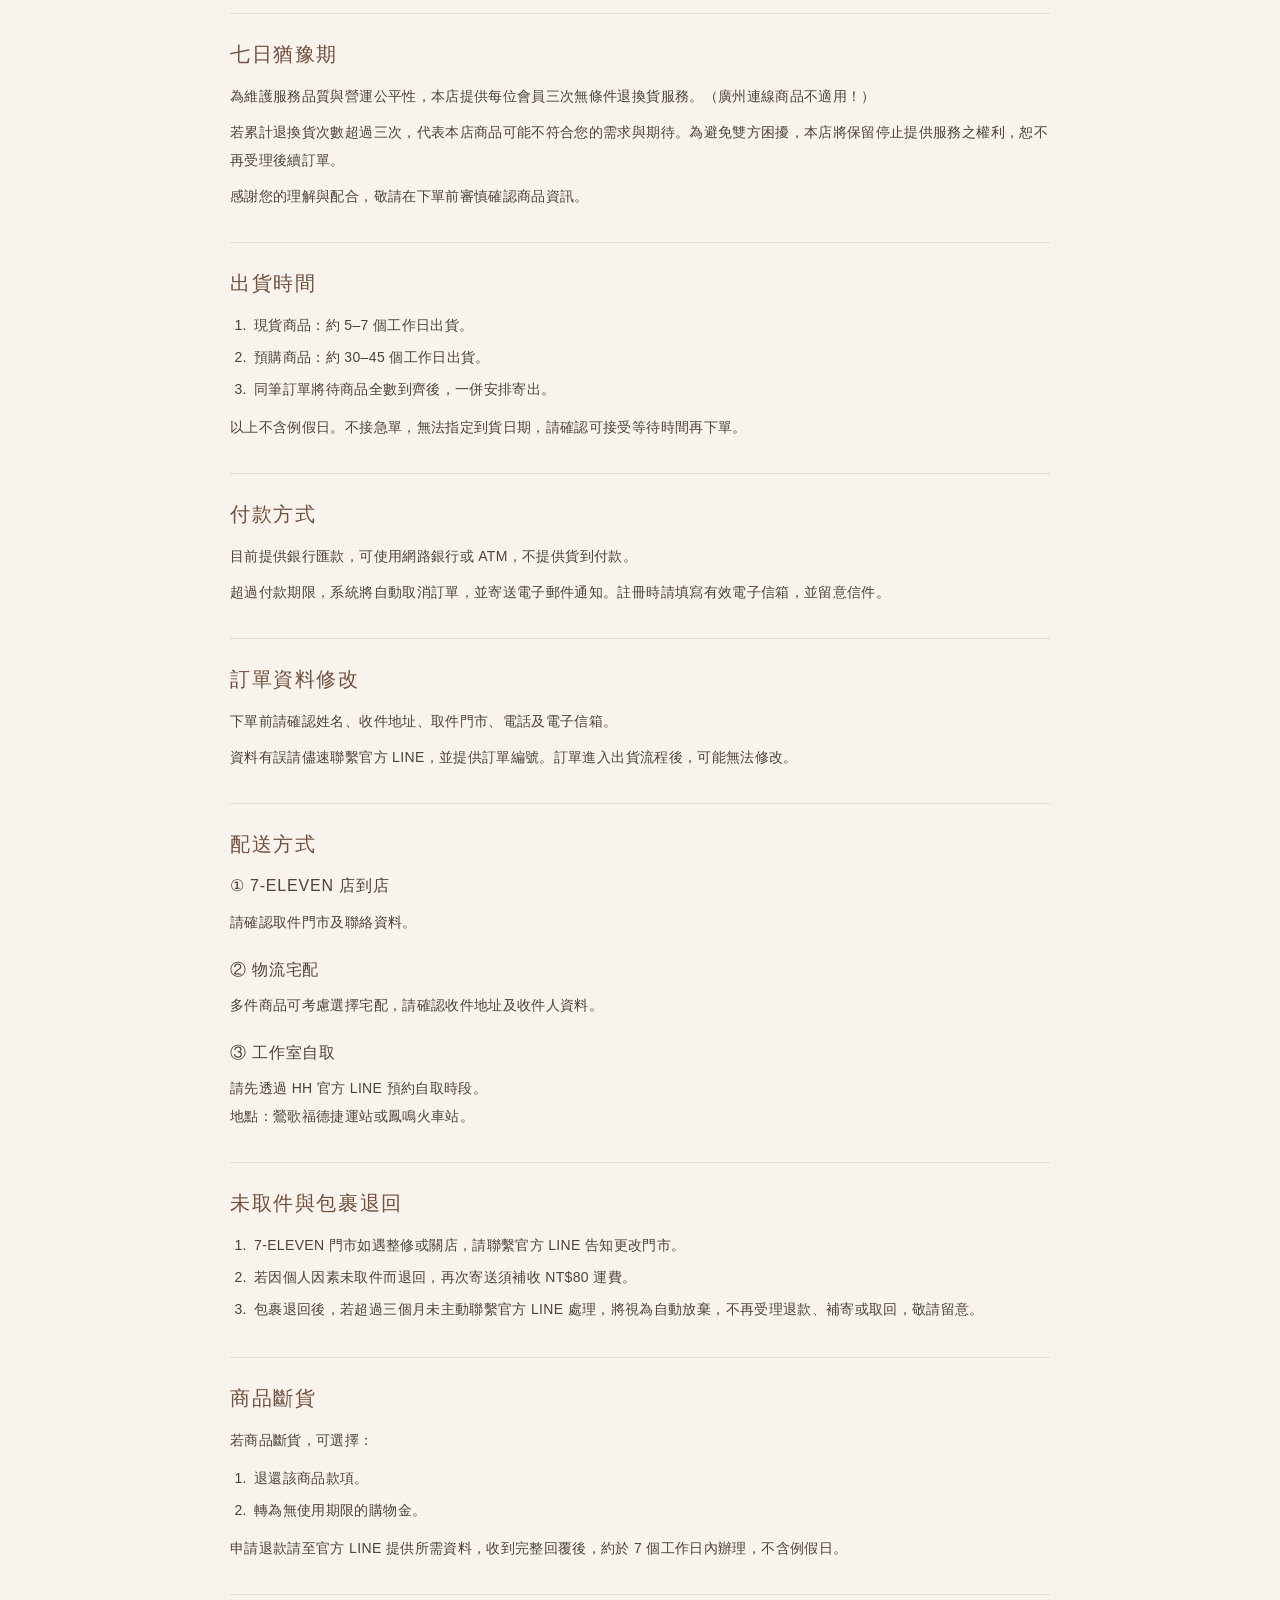
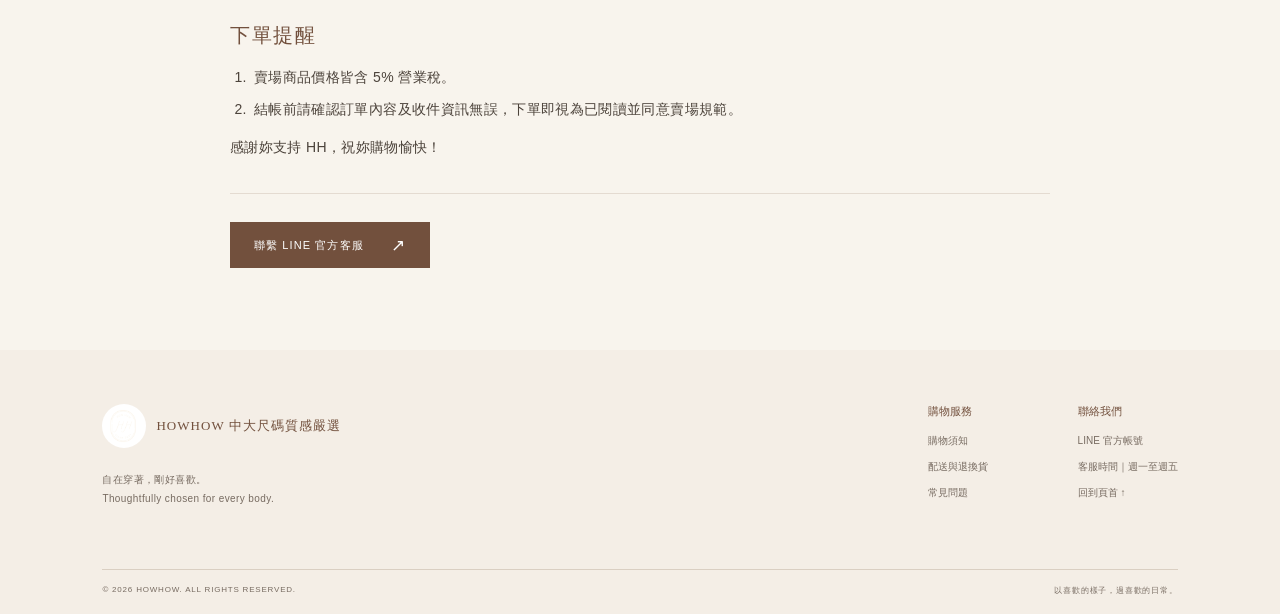
==== commit 13c65fee: "Add files via upload" ====
--- a/index.html
+++ b/index.html
@@ -60,17 +60,18 @@
     </div>
   </section>
   <section class="policy-page" id="shopping-guide" aria-labelledby="shoppingGuideTitle">
-    <header class="policy-heading"><span class="eyebrow">HOWHOW2021 · SHOPPING GUIDE</span><h1 id="shoppingGuideTitle">HowHow2021 購物須知</h1><p>謝謝你選擇 HowHow2021 廣州連線，大尺碼嚴選服飾！下單前請先閱讀以下說明，並確認商品資訊、付款期限與收件資料。若有任何疑問，歡迎透過 HowHow2021 官方 LINE 帳號聯繫客服小幫手，我們會盡力協助您安心完成購物。</p></header>
+    <header class="policy-heading"><span class="eyebrow">HOWHOW · SHOPPING GUIDE</span><h1 id="shoppingGuideTitle">HH｜購物須知</h1><p>感謝您選擇 HOWHOW 中大尺碼質感嚴選。下單前，請詳閱購物須知，確認商品資訊、付款期限及出貨時間；結帳時，請核對訂單內容與收件資料。如有任何疑問，歡迎透過 HOWHOW 官方 LINE 聯繫客服，我們將協助您確認並完成訂購。</p></header>
     <div class="policy-content">
-      <section><h2>1. 商品類型與下單方式</h2><h3>官網新品</h3><p>HowHow2021 每月上架新品，部分商品為現貨，部分商品開放預購。商品頁若未標示「現貨」，即為預購商品。預購商品請預留約 30–45 個工作日備貨，不含例假日；實際出貨時間可能依商品到貨狀況調整。</p><h3>IG 直播現貨</h3><p>限量現貨商品請於直播中留言「商品代碼+1」喊單。直播結束後，成功喊單的商品會連動至你的官網購物車，請依通知完成結帳。</p><p>為保留喊單商品給成功喊單的顧客，商品進入購物車後，請勿自行刪除或修改訂單內容。如需協助，請聯繫 HowHow2021 官方 LINE 客服小幫手。</p><h3>廣州連線</h3><p>廣州連線商品採直播喊單及短期預購方式提供：</p><ul><li>IG 直播中留言「商品代碼+1」喊單，並於指定期限內完成結帳，即可享直播專屬優惠。</li><li>結帳前可自行確認及調整購物車；完成結帳後，HowHow2021 會依訂單安排追加商品。</li><li>直播結束後，當次連線商品可能會上架官網，開放短期預購。</li><li>廣州連線商品請與其他官網商品分開下單，服飾與配件也請分開結帳。</li><li>商品約需 30–45 個工作日備貨，不含例假日。</li></ul><p><strong>退貨與解除契約說明：</strong>廣州連線商品如確屬依顧客個別要求所作的客製化給付，且 HowHow2021 已於購買前清楚告知，可能不適用七日解除權；若商品不符合此例外，仍依相關法規辦理。商品瑕疵或寄錯等情形，請聯繫客服協助處理。</p></section>
-      <section><h2>2. 訂單與付款期限</h2><p>一般訂單請於成立後 48 小時內完成付款，逾期系統將自動取消訂單，並以電子郵件通知。</p><p>若於活動或檔期「收單日」當天下單，請在收單當日 23:59 前完成付款，逾時訂單不予保留。</p><p>直播或連線訂單請依該場次公告的結帳期限完成付款。</p></section>
-      <section><h2>3. 出貨時間</h2><ul><li><strong>現貨商品：</strong>約 5–7 個工作日出貨，不含例假日。</li><li><strong>預購商品：</strong>約 30–45 個工作日出貨，不含例假日。</li><li>同一筆訂單包含不同到貨時間的商品時，將待商品全數到齊後一併出貨。</li></ul><p>HowHow2021 不提供急單服務，也無法指定到貨日期。下單前請預留備貨及配送時間。</p></section>
-      <section><h2>4. 付款方式</h2><p>目前提供銀行帳號匯款（請使用網路銀行或 ATM 操作），不提供貨到付款。逾付款期限未完成付款，系統將自動取消訂單。為確保能收到訂單通知與付款提醒，請註冊時填寫有效電子信箱，並留意信件。</p></section>
-      <section><h2>5. 訂單資料修改</h2><p>下單前請確認訂購人姓名、收件地址、取件門市、聯絡電話及電子信箱是否正確。</p><p>若發現資料有誤，請儘速透過 HowHow2021 官方 LINE 聯繫客服，並提供訂單編號，方便我們確認訂單狀態並協助處理。訂單若已進入出貨流程，可能無法再修改。</p></section>
-      <section><h2>6. 配送方式</h2><ul><li><strong>7-ELEVEN／全家店到店：</strong>下單時請確認取件門市與聯絡資料。</li><li><strong>物流宅配：</strong>訂購多件商品時可考慮選擇宅配，請確認收件地址及收件人資料。</li><li><strong>工作室自取：</strong>請先透過 HowHow2021 官方 LINE 預約自取時段。地點：鶯歌福德捷運站或鳳鳴火車站。</li></ul><h3>未取件與包裹退回</h3><p>若超商門市遇整修、關店等情況，請儘速透過 HowHow2021 官方 LINE 聯繫客服，以便協助確認處理方式。</p><p>若因個人因素未取件而造成包裹退回，再次寄送需補收 NT$80 運費。包裹退回後，請於三個月內聯繫 HowHow2021 處理；逾期未聯繫，HH 將依訂單及包裹狀況協助確認後續處理方式。</p></section>
-      <section><h2>7. 商品缺貨或斷貨</h2><p>若遇商品缺貨或斷貨，客服會通知你協商後續處理方式，可選擇退還該商品款項，或轉為無使用期限的購物金。</p><p>如選擇退款，請依客服通知提供退款所需資料。退款作業約於收到完整回覆後 7 個工作日內辦理，不含例假日。</p></section>
-      <section><h2>8. 七日解除權與商品問題</h2><p>網路購物的七日解除權，是指消費者收到商品後的檢視期間，並非試用期。除依法適用例外的商品外，退貨及解除契約會依相關法規與 HowHow2021 退貨流程辦理。</p><p>商品如有瑕疵、寄錯或其他訂單問題，請儘速透過 HowHow2021 官方 LINE 提供訂單編號及商品照片，客服會協助確認處理方式。</p></section>
-      <section><h2>9. 其他提醒</h2><ul><li>賣場商品價格皆含 5% 營業稅。</li><li>送出訂單前，請再次確認商品款式、數量、尺寸及收件資料。</li><li>完成下單即表示你已閱讀並同意本購物說明；依法不得排除的消費者權益，仍依相關法規辦理。</li></ul><p>感謝您支持 HowHow2021，祝你購物愉快！</p></section>
+      <section><h2>購物方式</h2><h3>① 官網新品</h3><p>每月上架新品，包含部分現貨及預購商品。未標示「現貨」者，皆為預購，請預留 30–45 個工作日備貨，不含例假日。</p><h3>② IG 直播現貨</h3><p>直播中留言「商品代碼＋1」喊單，下播後依通知進入官網購物車結帳。</p><p>成功喊單的商品會為妳保留，請勿自行刪減購物車或更改訂單。如需協助，請聯繫官方 LINE。</p><h3>③ 廣州選品連線</h3><p>以 IG 直播＋1 開放預購，於指定期限內完成結帳，可享直播專屬優惠。</p><p>結帳前可調整購物車，完成結帳後將依訂單安排追加。下播後，部分商品會上架官網，開放短期預購。</p><p>廣州連線商品不得與其他官網商品併單，服飾及配件也請分開結帳。備貨約需 30–45 個工作日，不含例假日。</p></section>
+      <section><h2>付款期限</h2><ol><li>一般訂單請於成立後 48 小時內完成付款。</li><li>收單日當天下單，請於當日 23:59 前完成結帳付款，逾期不保留訂單。</li><li>直播及連線訂單，依各場次公告期限辦理。</li></ol></section>
+      <section><h2>七日猶豫期</h2><p>為維護服務品質與營運公平性，本店提供每位會員三次無條件退換貨服務。（廣州連線商品不適用！）</p><p>若累計退換貨次數超過三次，代表本店商品可能不符合您的需求與期待。為避免雙方困擾，本店將保留停止提供服務之權利，恕不再受理後續訂單。</p><p>感謝您的理解與配合，敬請在下單前審慎確認商品資訊。</p></section>
+      <section><h2>出貨時間</h2><ol><li>現貨商品：約 5–7 個工作日出貨。</li><li>預購商品：約 30–45 個工作日出貨。</li><li>同筆訂單將待商品全數到齊後，一併安排寄出。</li></ol><p>以上不含例假日。不接急單，無法指定到貨日期，請確認可接受等待時間再下單。</p></section>
+      <section><h2>付款方式</h2><p>目前提供銀行匯款，可使用網路銀行或 ATM，不提供貨到付款。</p><p>超過付款期限，系統將自動取消訂單，並寄送電子郵件通知。註冊時請填寫有效電子信箱，並留意信件。</p></section>
+      <section><h2>訂單資料修改</h2><p>下單前請確認姓名、收件地址、取件門市、電話及電子信箱。</p><p>資料有誤請儘速聯繫官方 LINE，並提供訂單編號。訂單進入出貨流程後，可能無法修改。</p></section>
+      <section><h2>配送方式</h2><h3>① 7-ELEVEN 店到店</h3><p>請確認取件門市及聯絡資料。</p><h3>② 物流宅配</h3><p>多件商品可考慮選擇宅配，請確認收件地址及收件人資料。</p><h3>③ 工作室自取</h3><p>請先透過 HH 官方 LINE 預約自取時段。<br>地點：鶯歌福德捷運站或鳳鳴火車站。</p></section>
+      <section><h2>未取件與包裹退回</h2><ol><li>7-ELEVEN 門市如遇整修或關店，請聯繫官方 LINE 告知更改門市。</li><li>若因個人因素未取件而退回，再次寄送須補收 NT$80 運費。</li><li>包裹退回後，若超過三個月未主動聯繫官方 LINE 處理，將視為自動放棄，不再受理退款、補寄或取回，敬請留意。</li></ol></section>
+      <section><h2>商品斷貨</h2><p>若商品斷貨，可選擇：</p><ol><li>退還該商品款項。</li><li>轉為無使用期限的購物金。</li></ol><p>申請退款請至官方 LINE 提供所需資料，收到完整回覆後，約於 7 個工作日內辦理，不含例假日。</p></section>
+      <section><h2>下單提醒</h2><ol><li>賣場商品價格皆含 5% 營業稅。</li><li>結帳前請確認訂單內容及收件資訊無誤，下單即視為已閱讀並同意賣場規範。</li></ol><p>感謝妳支持 HH，祝妳購物愉快！</p></section>
       <a class="button button-dark policy-contact" href="https://lin.ee/yQwfsVY" target="_blank" rel="noopener">聯繫 LINE 官方客服 <span>↗</span></a>
     </div>
   </section>
